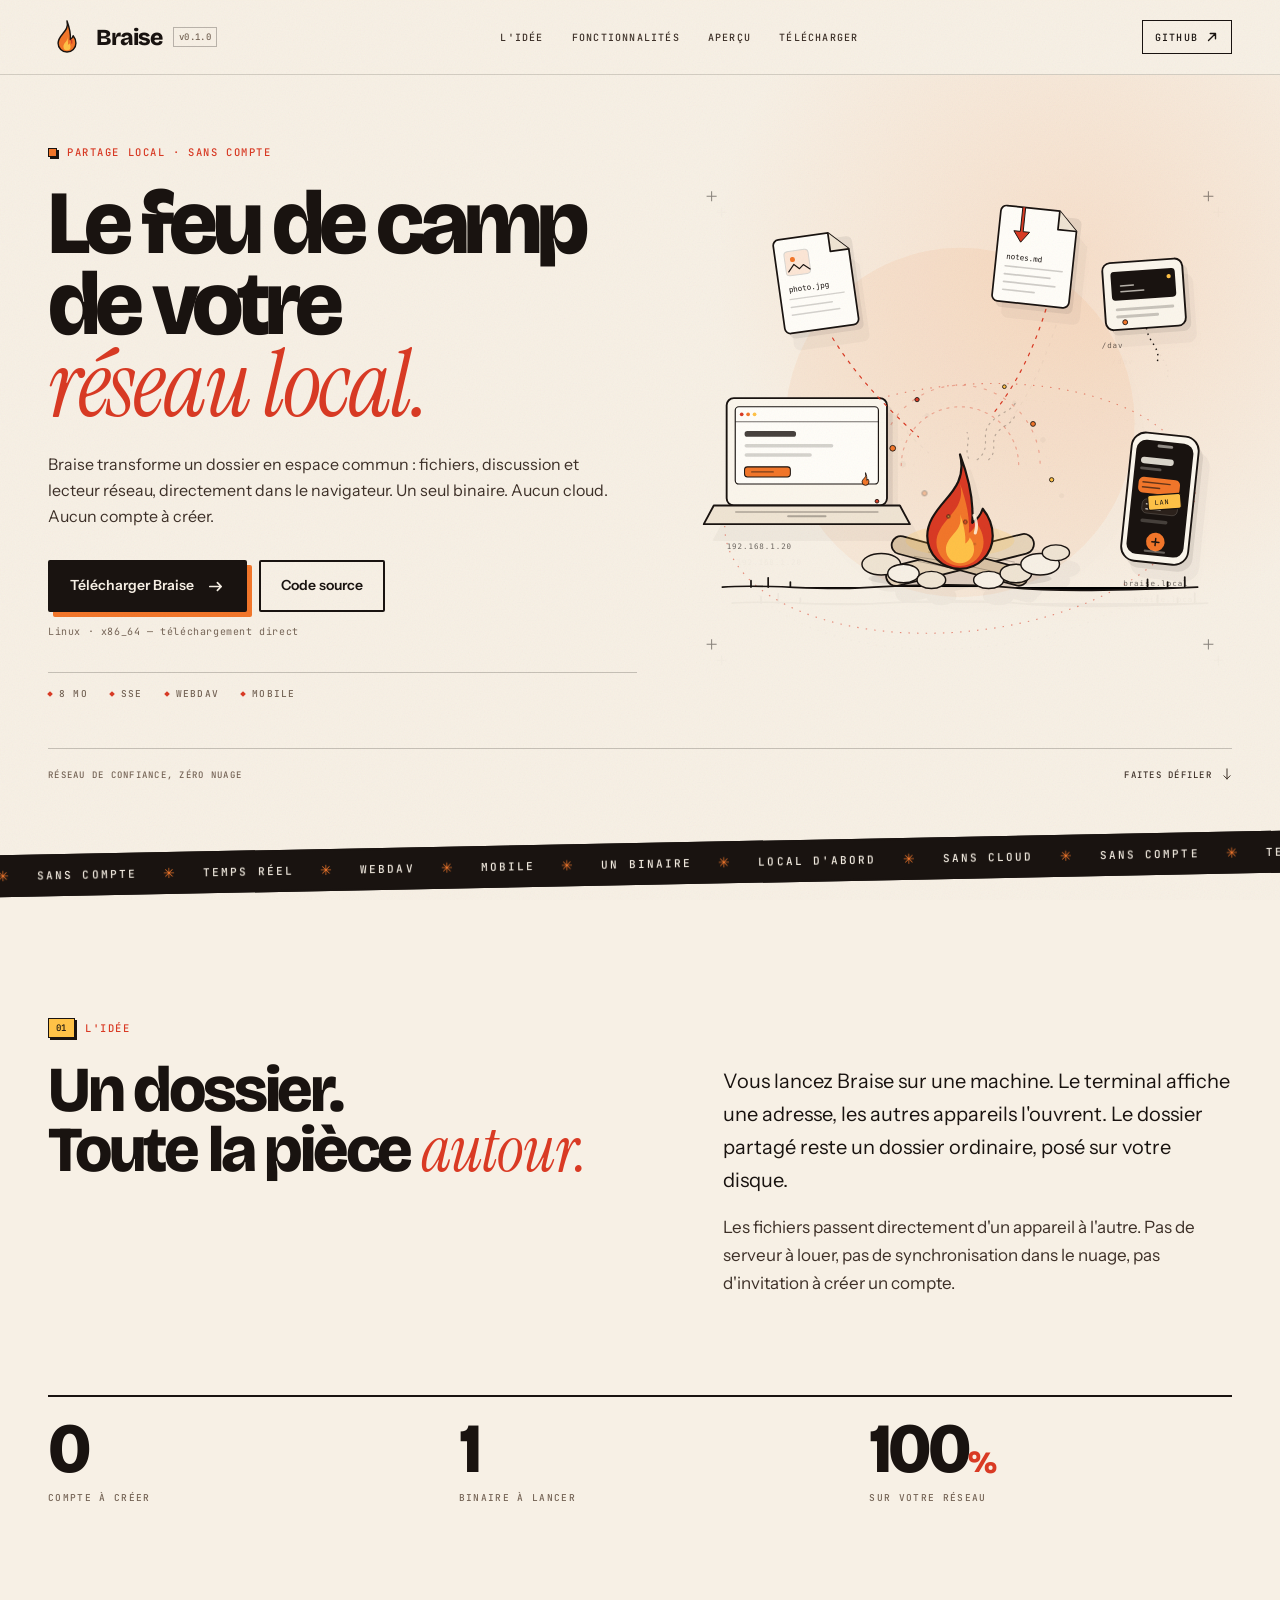
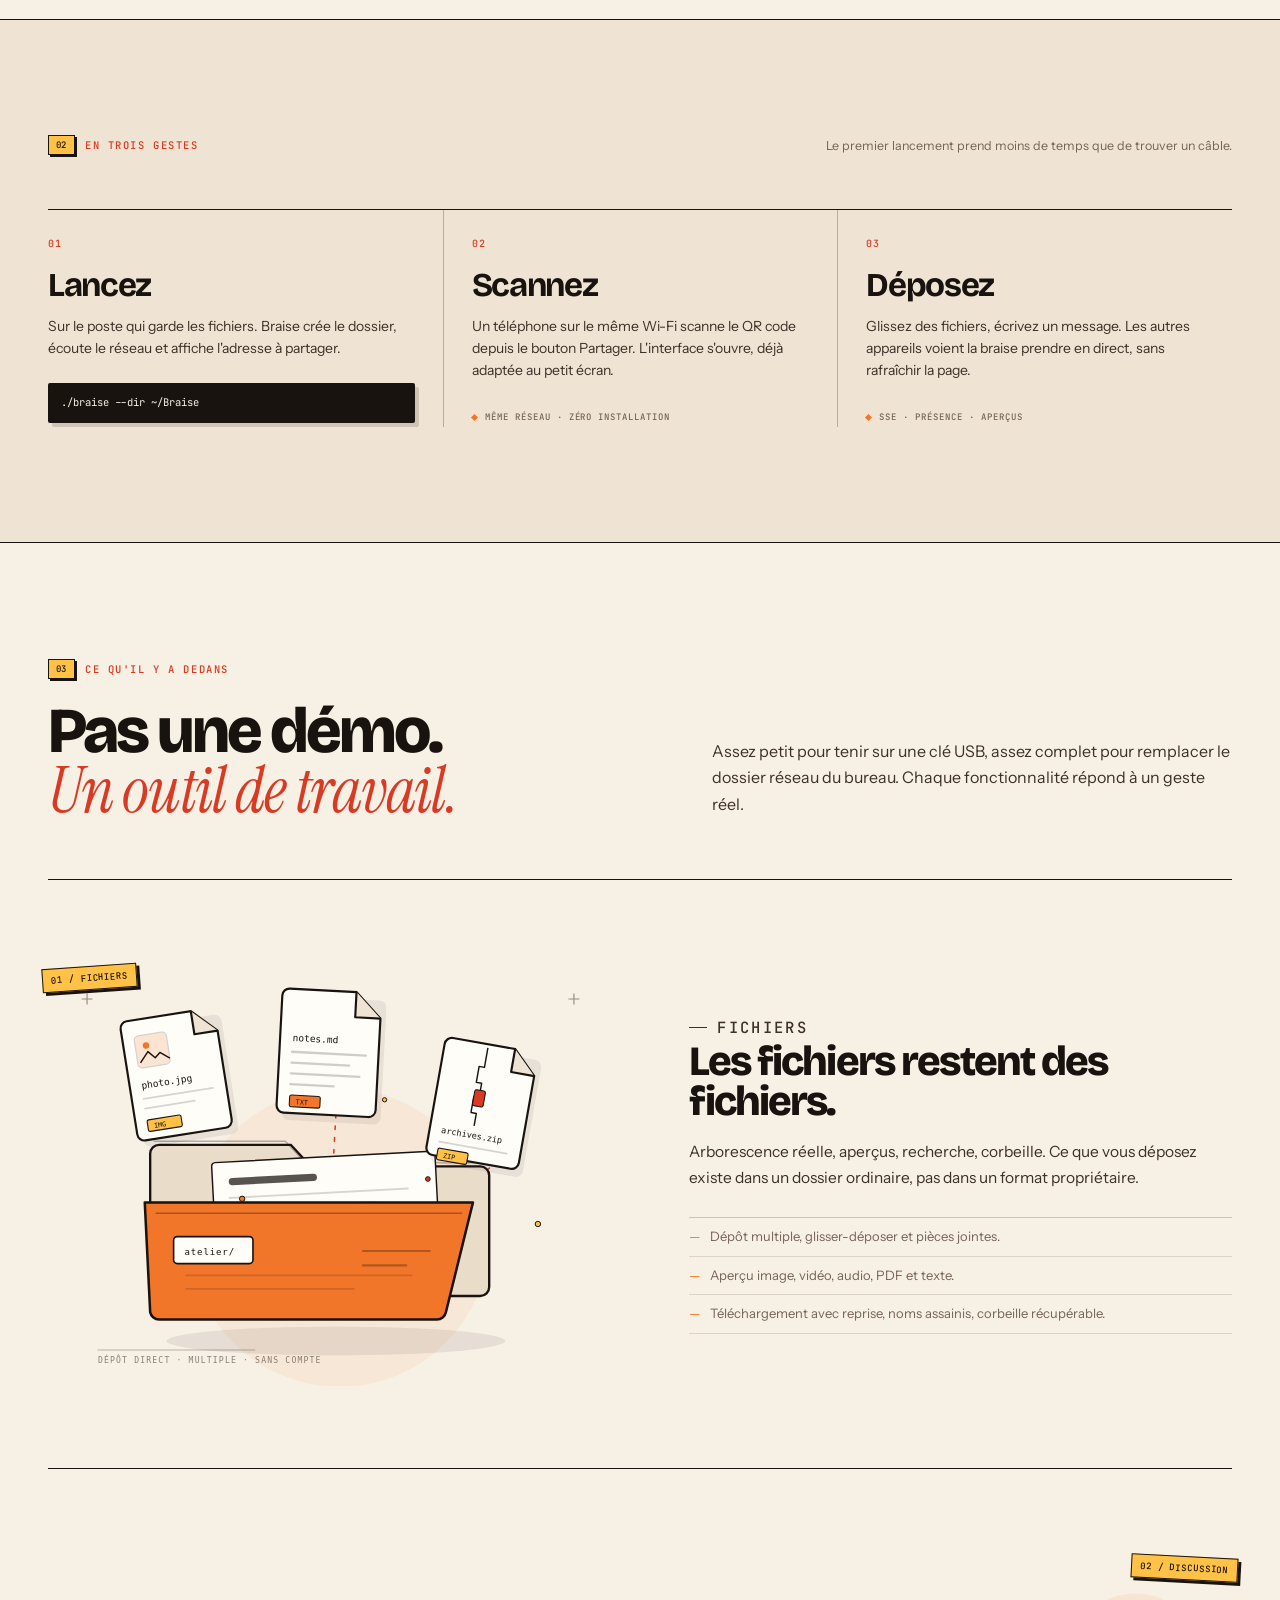
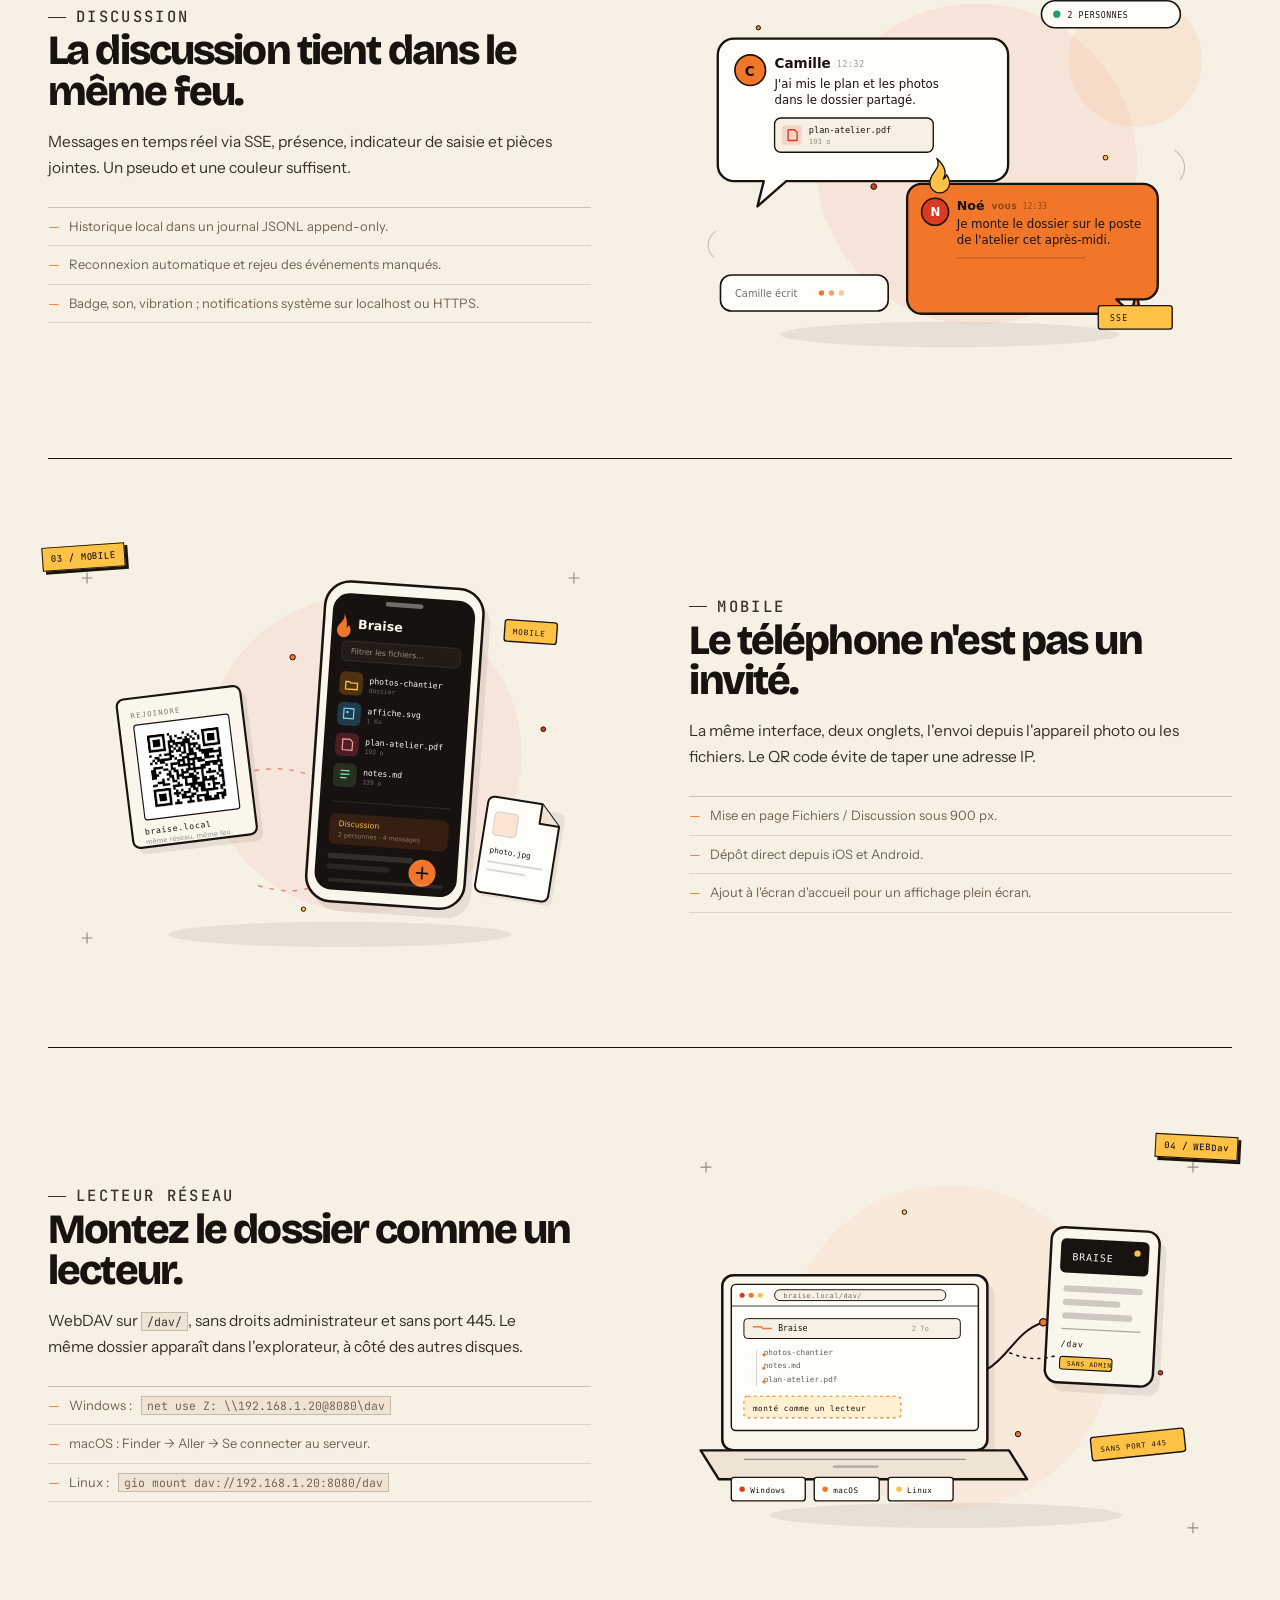
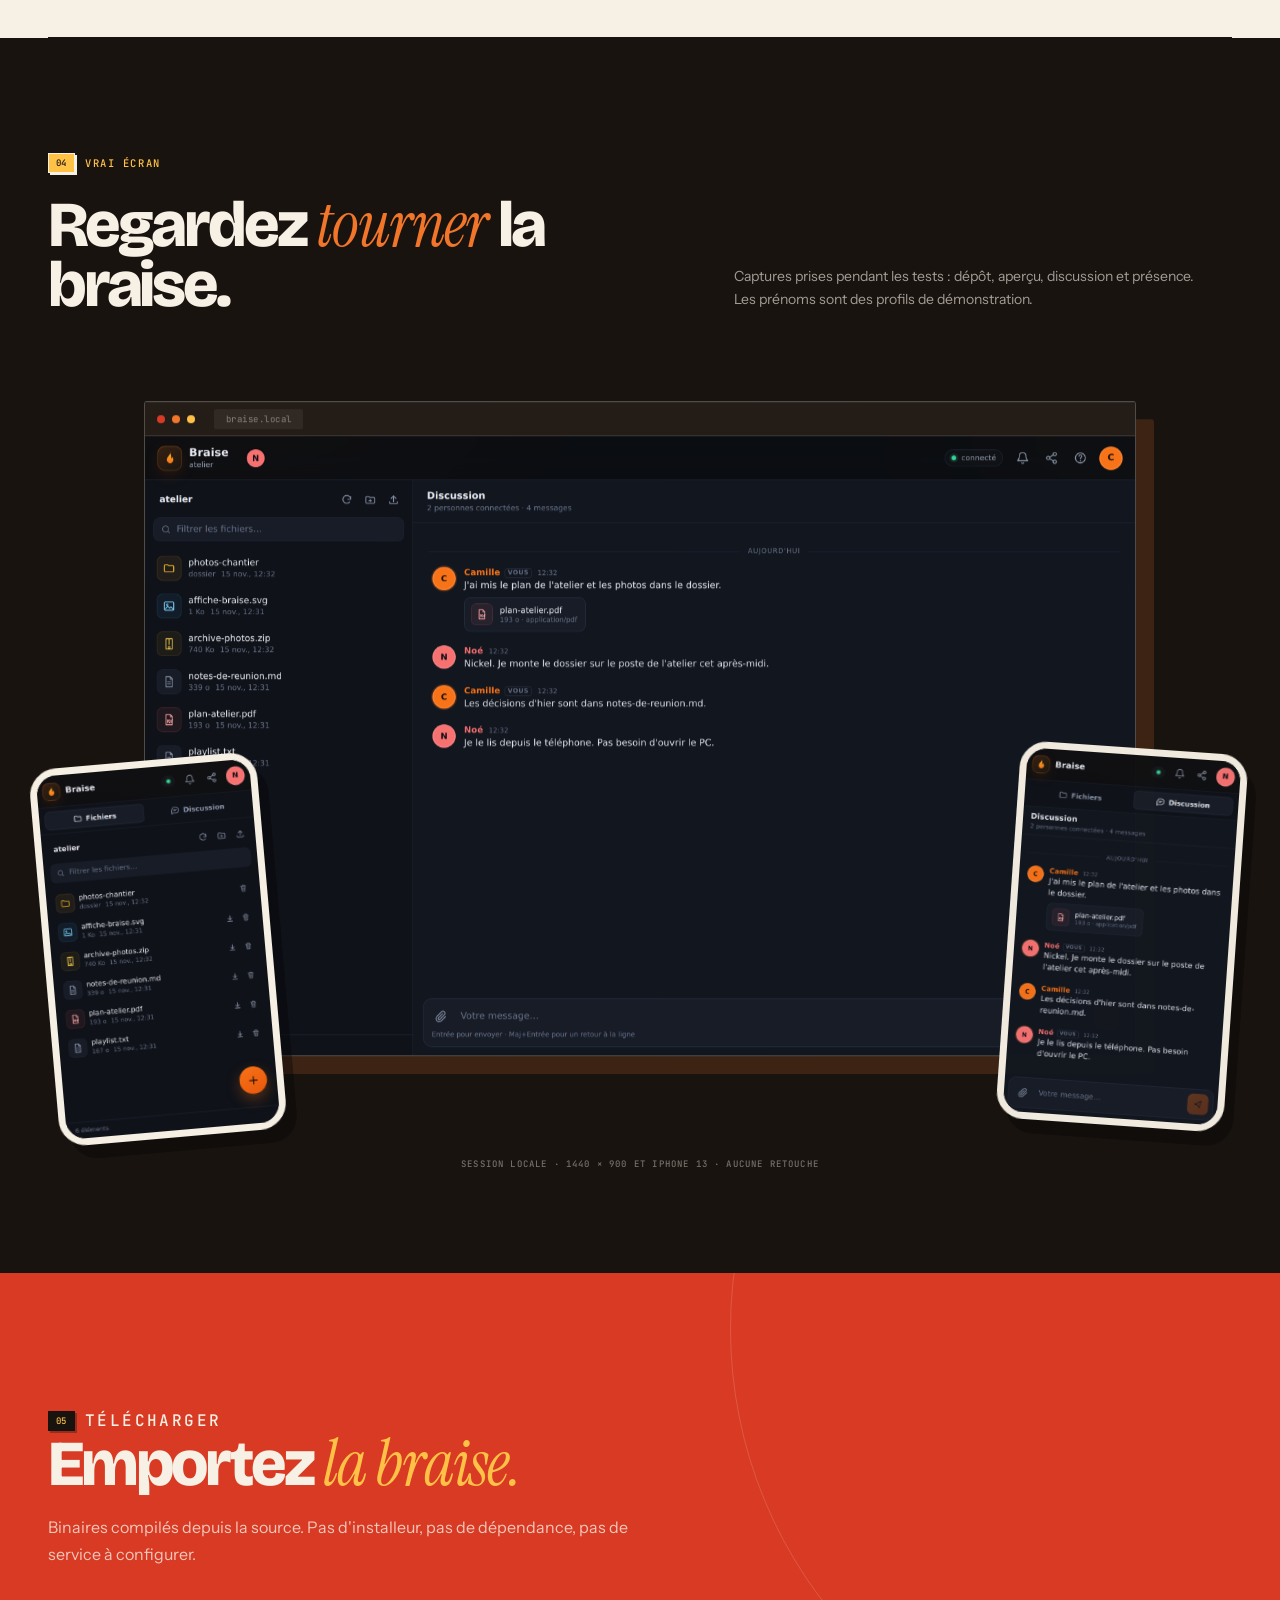
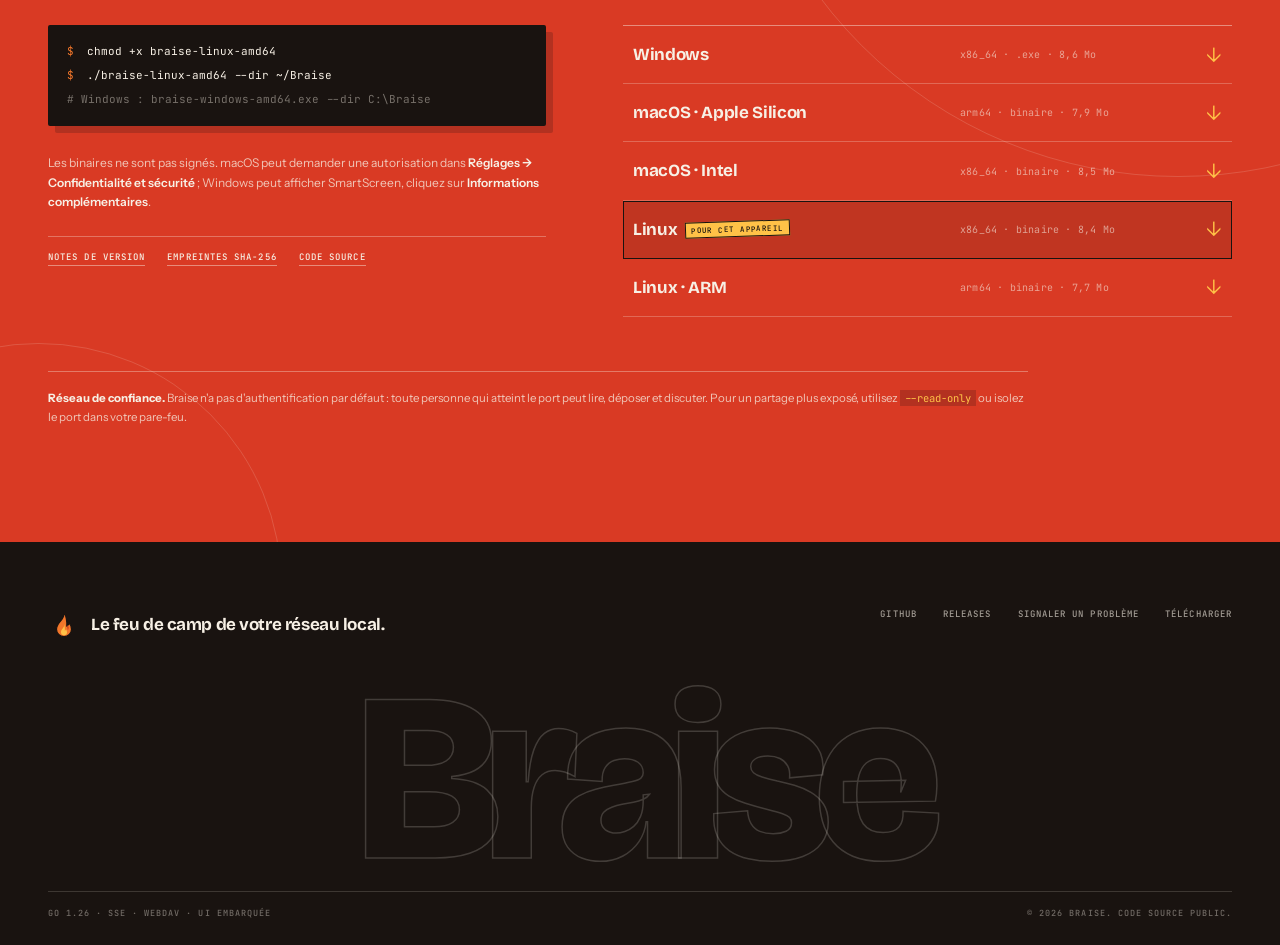
==== docs/index.html @ 9fc41fac "Braise 0.1.0 : partage local, chat SSE et WebDAV dans un binaire Go - serveur Go avec UI embarquée, " ====
<!doctype html>
<html lang="fr">
<head>
  <meta charset="utf-8">
  <meta name="viewport" content="width=device-width, initial-scale=1">
  <title>Braise — le feu de camp de votre réseau local</title>
  <meta name="description" content="Partage de fichiers, discussion et lecteur WebDAV sur votre réseau local. Un binaire Go, sans compte ni cloud, accessible depuis le navigateur et le téléphone.">
  <link rel="canonical" href="https://foudroyant.github.io/braise/">
  <meta name="theme-color" content="#f7f0e5">
  <link rel="icon" href="assets/mark.svg" type="image/svg+xml">

  <meta property="og:type" content="website">
  <meta property="og:title" content="Braise — le feu de camp de votre réseau local">
  <meta property="og:description" content="Fichiers, discussion et lecteur réseau, dans le navigateur. Un binaire. Pas de compte. Pas de cloud.">
  <meta property="og:url" content="https://foudroyant.github.io/braise/">
  <meta property="og:image" content="https://foudroyant.github.io/braise/assets/og.png">
  <meta property="og:image:width" content="1200">
  <meta property="og:image:height" content="630">
  <meta property="og:locale" content="fr_FR">
  <meta name="twitter:card" content="summary_large_image">

  <link rel="preconnect" href="https://fonts.googleapis.com">
  <link rel="preconnect" href="https://fonts.gstatic.com" crossorigin>
  <link href="https://fonts.googleapis.com/css2?family=Bricolage+Grotesque:opsz,wght@12..96,400..800&amp;family=Instrument+Sans:ital,wght@0,400;0,500;0,600;1,400&amp;family=Instrument+Serif:ital@1&amp;family=JetBrains+Mono:wght@400;500&amp;display=swap" rel="stylesheet">
  <link rel="stylesheet" href="styles.css">

  <script type="application/ld+json">
  {
    "@context": "https://schema.org",
    "@type": "SoftwareApplication",
    "name": "Braise",
    "description": "Partage de fichiers, discussion et lecteur WebDAV sur un réseau local.",
    "url": "https://foudroyant.github.io/braise/",
    "applicationCategory": "UtilitiesApplication",
    "operatingSystem": "Windows, macOS, Linux",
    "offers": { "@type": "Offer", "price": "0" }
  }
  </script>
</head>
<body>
  <a class="skip-link" href="#contenu">Aller au contenu</a>

  <header class="topbar" id="top">
    <div class="wrap topbar-inner">
      <a class="brand" href="#top" aria-label="Braise, revenir en haut">
        <img src="assets/mark.svg" alt="" width="40" height="40">
        <span class="brand-name">Braise</span>
        <span class="brand-version">v0.1.0</span>
      </a>

      <nav class="nav" aria-label="Sections">
        <a href="#idee">L'idée</a>
        <a href="#fonctionnalites">Fonctionnalités</a>
        <a href="#apercu">Aperçu</a>
        <a href="#telecharger">Télécharger</a>
      </nav>

      <a class="topbar-github" href="https://github.com/foudroyant/braise" rel="noopener">
        GitHub
        <svg viewBox="0 0 16 16" aria-hidden="true"><path d="M4 12 12 4M6 4h6v6" fill="none" stroke="currentColor" stroke-width="1.6" stroke-linecap="round" stroke-linejoin="round"/></svg>
      </a>
    </div>
  </header>

  <main id="contenu">
    <section class="hero" aria-labelledby="hero-title">
      <div class="wrap hero-grid">
        <div class="hero-copy">
          <p class="eyebrow"><span class="eyebrow-mark" aria-hidden="true"></span>Partage local · sans compte</p>
          <h1 id="hero-title">
            <span class="line"><span>Le feu de camp</span></span>
            <span class="line"><span>de votre</span></span>
            <span class="line"><span><em>réseau local.</em></span></span>
          </h1>
          <p class="lede">Braise transforme un dossier en espace commun : fichiers, discussion et lecteur réseau, directement dans le navigateur. Un seul binaire. Aucun cloud. Aucun compte à créer.</p>

          <div class="cta">
            <a class="btn btn-primary" id="hero-download" href="#telecharger">
              Télécharger Braise
              <svg viewBox="0 0 20 20" aria-hidden="true"><path d="M4 10h12m0 0-4-4m4 4-4 4" fill="none" stroke="currentColor" stroke-width="1.8" stroke-linecap="round" stroke-linejoin="round"/></svg>
            </a>
            <a class="btn btn-ghost" href="https://github.com/foudroyant/braise" rel="noopener">Code source</a>
          </div>
          <p class="cta-note" id="hero-os">Windows · macOS · Linux — sans installeur</p>

          <ul class="specs" aria-label="Points clés">
            <li>8 Mo</li>
            <li>SSE</li>
            <li>WebDAV</li>
            <li>Mobile</li>
          </ul>
        </div>

        <div class="hero-art">
          <img src="assets/hero.svg" alt="Un feu de camp relie un ordinateur, un téléphone et un disque sur un réseau local." width="760" height="700">
          <span class="ember ember-1" aria-hidden="true"></span>
          <span class="ember ember-2" aria-hidden="true"></span>
          <span class="ember ember-3" aria-hidden="true"></span>
          <span class="ember ember-4" aria-hidden="true"></span>
          <span class="ember ember-5" aria-hidden="true"></span>
          <span class="ember ember-6" aria-hidden="true"></span>
        </div>
      </div>

      <div class="wrap hero-foot">
        <span>Réseau de confiance, zéro nuage</span>
        <a href="#idee" class="scroll-cue" aria-label="Descendre vers l'idée">
          Faites défiler
          <svg viewBox="0 0 16 22" aria-hidden="true"><path d="M8 2v16m0 0 5-5m-5 5-5-5" fill="none" stroke="currentColor" stroke-width="1.6" stroke-linecap="round" stroke-linejoin="round"/></svg>
        </a>
      </div>
    </section>

    <div class="marquee-wrap" aria-hidden="true">
      <div class="marquee">
        <div class="marquee-track">
          <div class="marquee-group">
            <span>Sans cloud</span><span class="sep">✳</span>
            <span>Sans compte</span><span class="sep">✳</span>
            <span>Temps réel</span><span class="sep">✳</span>
            <span>WebDAV</span><span class="sep">✳</span>
            <span>Mobile</span><span class="sep">✳</span>
            <span>Un binaire</span><span class="sep">✳</span>
            <span>Local d'abord</span><span class="sep">✳</span>
          </div>
          <div class="marquee-group">
            <span>Sans cloud</span><span class="sep">✳</span>
            <span>Sans compte</span><span class="sep">✳</span>
            <span>Temps réel</span><span class="sep">✳</span>
            <span>WebDAV</span><span class="sep">✳</span>
            <span>Mobile</span><span class="sep">✳</span>
            <span>Un binaire</span><span class="sep">✳</span>
            <span>Local d'abord</span><span class="sep">✳</span>
          </div>
        </div>
      </div>
    </div>

    <section class="section intro" id="idee">
      <div class="wrap">
        <p class="section-label"><span>01</span> L'idée</p>
        <div class="intro-grid">
          <h2 class="reveal">Un dossier.<br>Toute la pièce <em>autour.</em></h2>
          <div class="intro-prose reveal">
            <p>Vous lancez Braise sur une machine. Le terminal affiche une adresse, les autres appareils l'ouvrent. Le dossier partagé reste un dossier ordinaire, posé sur votre disque.</p>
            <p>Les fichiers passent directement d'un appareil à l'autre. Pas de serveur à louer, pas de synchronisation dans le nuage, pas d'invitation à créer un compte.</p>
          </div>
        </div>

        <div class="stats reveal" aria-label="Chiffres clés">
          <div class="stat">
            <strong>0</strong>
            <span>compte à créer</span>
          </div>
          <div class="stat">
            <strong>1</strong>
            <span>binaire à lancer</span>
          </div>
          <div class="stat">
            <strong>100<span>%</span></strong>
            <span>sur votre réseau</span>
          </div>
        </div>
      </div>
    </section>

    <section class="section steps" id="comment">
      <div class="wrap">
        <div class="steps-head">
          <p class="section-label"><span>02</span> En trois gestes</p>
          <p class="steps-note">Le premier lancement prend moins de temps que de trouver un câble.</p>
        </div>

        <ol class="step-list">
          <li class="step reveal">
            <span class="step-no">01</span>
            <h3>Lancez</h3>
            <p>Sur le poste qui garde les fichiers. Braise crée le dossier, écoute le réseau et affiche l'adresse à partager.</p>
            <code class="cmd">./braise --dir ~/Braise</code>
          </li>
          <li class="step reveal">
            <span class="step-no">02</span>
            <h3>Scannez</h3>
            <p>Un téléphone sur le même Wi-Fi scanne le QR code depuis le bouton Partager. L'interface s'ouvre, déjà adaptée au petit écran.</p>
            <span class="step-tag">même réseau · zéro installation</span>
          </li>
          <li class="step reveal">
            <span class="step-no">03</span>
            <h3>Déposez</h3>
            <p>Glissez des fichiers, écrivez un message. Les autres appareils voient la braise prendre en direct, sans rafraîchir la page.</p>
            <span class="step-tag">SSE · présence · aperçus</span>
          </li>
        </ol>
      </div>
    </section>

    <section class="section features" id="fonctionnalites">
      <div class="wrap">
        <header class="features-head">
          <p class="section-label"><span>03</span> Ce qu'il y a dedans</p>
          <div class="features-title">
            <h2 class="reveal">Pas une démo.<br><em>Un outil de travail.</em></h2>
            <p class="features-lede reveal">Assez petit pour tenir sur une clé USB, assez complet pour remplacer le dossier réseau du bureau. Chaque fonctionnalité répond à un geste réel.</p>
          </div>
        </header>

        <article class="feature reveal">
          <div class="feature-art">
            <img src="assets/files.svg" alt="Des fichiers tombent dans un dossier ouvert." width="600" height="460">
            <span class="art-tag">01 / FICHIERS</span>
          </div>
          <div class="feature-copy">
            <p class="feature-kicker">Fichiers</p>
            <h3>Les fichiers restent des fichiers.</h3>
            <p>Arborescence réelle, aperçus, recherche, corbeille. Ce que vous déposez existe dans un dossier ordinaire, pas dans un format propriétaire.</p>
            <ul class="details">
              <li>Dépôt multiple, glisser-déposer et pièces jointes.</li>
              <li>Aperçu image, vidéo, audio, PDF et texte.</li>
              <li>Téléchargement avec reprise, noms assainis, corbeille récupérable.</li>
            </ul>
          </div>
        </article>

        <article class="feature feature-reverse reveal">
          <div class="feature-art">
            <img src="assets/chat.svg" alt="Deux bulles de discussion reliées par une flamme." width="600" height="460">
            <span class="art-tag art-tag-right">02 / DISCUSSION</span>
          </div>
          <div class="feature-copy">
            <p class="feature-kicker">Discussion</p>
            <h3>La discussion tient dans le même feu.</h3>
            <p>Messages en temps réel via SSE, présence, indicateur de saisie et pièces jointes. Un pseudo et une couleur suffisent.</p>
            <ul class="details">
              <li>Historique local dans un journal JSONL append-only.</li>
              <li>Reconnexion automatique et rejeu des événements manqués.</li>
              <li>Badge, son, vibration ; notifications système sur localhost ou HTTPS.</li>
            </ul>
          </div>
        </article>

        <article class="feature reveal">
          <div class="feature-art">
            <img src="assets/mobile.svg" alt="Un téléphone affiche Braise et un QR code pour le rejoindre." width="600" height="460">
            <span class="art-tag">03 / MOBILE</span>
          </div>
          <div class="feature-copy">
            <p class="feature-kicker">Mobile</p>
            <h3>Le téléphone n'est pas un invité.</h3>
            <p>La même interface, deux onglets, l'envoi depuis l'appareil photo ou les fichiers. Le QR code évite de taper une adresse IP.</p>
            <ul class="details">
              <li>Mise en page Fichiers / Discussion sous 900 px.</li>
              <li>Dépôt direct depuis iOS et Android.</li>
              <li>Ajout à l'écran d'accueil pour un affichage plein écran.</li>
            </ul>
          </div>
        </article>

        <article class="feature feature-reverse reveal">
          <div class="feature-art">
            <img src="assets/mount.svg" alt="Un ordinateur et un disque reliés, avec les étiquettes Windows, macOS et Linux." width="600" height="460">
            <span class="art-tag art-tag-right">04 / WEBDav</span>
          </div>
          <div class="feature-copy">
            <p class="feature-kicker">Lecteur réseau</p>
            <h3>Montez le dossier comme un lecteur.</h3>
            <p>WebDAV sur <code>/dav/</code>, sans droits administrateur et sans port 445. Le même dossier apparaît dans l'explorateur, à côté des autres disques.</p>
            <ul class="details">
              <li>Windows : <code>net use Z: \\192.168.1.20@8080\dav</code></li>
              <li>macOS : Finder → Aller → Se connecter au serveur.</li>
              <li>Linux : <code>gio mount dav://192.168.1.20:8080/dav</code></li>
            </ul>
          </div>
        </article>
      </div>
    </section>

    <section class="section screens" id="apercu">
      <div class="wrap">
        <p class="section-label section-label-light"><span>04</span> Vrai écran</p>
        <div class="screens-head">
          <h2 class="reveal">Regardez <em>tourner</em> la braise.</h2>
          <p class="reveal">Captures prises pendant les tests : dépôt, aperçu, discussion et présence. Les prénoms sont des profils de démonstration.</p>
        </div>
      </div>

      <div class="wrap screen-stage">
        <figure class="browser-frame">
          <div class="browser-bar" aria-hidden="true">
            <span class="browser-dot dot-red"></span>
            <span class="browser-dot dot-orange"></span>
            <span class="browser-dot dot-amber"></span>
            <span class="browser-url">braise.local</span>
          </div>
          <img src="assets/screenshots/desktop.png" alt="Braise sur ordinateur : liste de fichiers à gauche, discussion à droite." width="2880" height="1800">
        </figure>
        <figure class="phone phone-a">
          <img src="assets/screenshots/mobile-files.png" alt="Braise sur téléphone, onglet Fichiers." width="1170" height="2532">
        </figure>
        <figure class="phone phone-b">
          <img src="assets/screenshots/mobile-chat.png" alt="Braise sur téléphone, onglet Discussion." width="1170" height="2532">
        </figure>
      </div>
      <p class="screen-caption">Session locale · 1440 × 900 et iPhone 13 · aucune retouche</p>
    </section>

    <section class="section download" id="telecharger">
      <div class="wrap">
        <div class="download-head">
          <p class="section-label section-label-light"><span>05</span> Télécharger</p>
          <h2>Emportez <em>la braise.</em></h2>
          <p>Binaires compilés depuis la source. Pas d'installeur, pas de dépendance, pas de service à configurer.</p>
        </div>

        <div class="download-grid">
          <div class="download-copy">
            <div class="terminal" aria-label="Commande de lancement">
              <span class="terminal-line"><span class="prompt">$</span> chmod +x braise-linux-amd64</span>
              <span class="terminal-line"><span class="prompt">$</span> ./braise-linux-amd64 --dir ~/Braise</span>
              <span class="terminal-line comment"># Windows : braise-windows-amd64.exe --dir C:\Braise</span>
            </div>

            <p class="download-note">Les binaires ne sont pas signés. macOS peut demander une autorisation dans <strong>Réglages → Confidentialité et sécurité</strong> ; Windows peut afficher SmartScreen, cliquez sur <strong>Informations complémentaires</strong>.</p>

            <div class="download-links">
              <a href="https://github.com/foudroyant/braise/releases/latest" rel="noopener">Notes de version</a>
              <a href="https://github.com/foudroyant/braise/releases/latest/download/checksums.txt" rel="noopener">Empreintes SHA-256</a>
              <a href="https://github.com/foudroyant/braise" rel="noopener">Code source</a>
            </div>
          </div>

          <div class="os-list" aria-label="Téléchargements par système">
            <a class="os-row" data-key="windows-amd64" href="https://github.com/foudroyant/braise/releases/latest/download/braise-windows-amd64.exe" rel="noopener">
              <span class="os-name">Windows<span class="rec-tag">pour cet appareil</span></span>
              <span class="os-meta">x86_64 · .exe · 8,6 Mo</span>
              <span class="os-arrow" aria-hidden="true">↓</span>
            </a>
            <a class="os-row" data-key="darwin-arm64" data-group="mac" href="https://github.com/foudroyant/braise/releases/latest/download/braise-darwin-arm64" rel="noopener">
              <span class="os-name">macOS · Apple Silicon<span class="rec-tag">pour cet appareil</span></span>
              <span class="os-meta">arm64 · binaire · 7,9 Mo</span>
              <span class="os-arrow" aria-hidden="true">↓</span>
            </a>
            <a class="os-row" data-key="darwin-amd64" data-group="mac" href="https://github.com/foudroyant/braise/releases/latest/download/braise-darwin-amd64" rel="noopener">
              <span class="os-name">macOS · Intel<span class="rec-tag">pour cet appareil</span></span>
              <span class="os-meta">x86_64 · binaire · 8,5 Mo</span>
              <span class="os-arrow" aria-hidden="true">↓</span>
            </a>
            <a class="os-row" data-key="linux-amd64" href="https://github.com/foudroyant/braise/releases/latest/download/braise-linux-amd64" rel="noopener">
              <span class="os-name">Linux<span class="rec-tag">pour cet appareil</span></span>
              <span class="os-meta">x86_64 · binaire · 8,4 Mo</span>
              <span class="os-arrow" aria-hidden="true">↓</span>
            </a>
            <a class="os-row" data-key="linux-arm64" href="https://github.com/foudroyant/braise/releases/latest/download/braise-linux-arm64" rel="noopener">
              <span class="os-name">Linux · ARM<span class="rec-tag">pour cet appareil</span></span>
              <span class="os-meta">arm64 · binaire · 7,7 Mo</span>
              <span class="os-arrow" aria-hidden="true">↓</span>
            </a>
          </div>
        </div>

        <p class="security-note"><strong>Réseau de confiance.</strong> Braise n'a pas d'authentification par défaut : toute personne qui atteint le port peut lire, déposer et discuter. Pour un partage plus exposé, utilisez <code>--read-only</code> ou isolez le port dans votre pare-feu.</p>
      </div>
    </section>
  </main>

  <footer class="footer">
    <div class="wrap">
      <div class="footer-top">
        <div class="footer-brand">
          <img src="assets/mark.svg" alt="" width="34" height="34">
          <p>Le feu de camp de votre réseau local.</p>
        </div>
        <nav class="footer-nav" aria-label="Liens">
          <a href="https://github.com/foudroyant/braise" rel="noopener">GitHub</a>
          <a href="https://github.com/foudroyant/braise/releases" rel="noopener">Releases</a>
          <a href="https://github.com/foudroyant/braise/issues" rel="noopener">Signaler un problème</a>
          <a href="#telecharger">Télécharger</a>
        </nav>
      </div>

      <div class="footer-word" aria-hidden="true">Braise</div>

      <div class="footer-bottom">
        <span>Go 1.26 · SSE · WebDAV · UI embarquée</span>
        <span>© <span id="year">2026</span> Braise. Code source public.</span>
      </div>
    </div>
  </footer>

  <script src="assets/vendor/gsap.min.js"></script>
  <script src="assets/vendor/ScrollTrigger.min.js"></script>
  <script src="site.js"></script>
</body>
</html>
---- docs/styles.css ----
/* Braise — page publique
   Palette : papier, encre, rouge, orange, un peu de noir. */

:root {
  --paper: #f7f0e5;
  --paper-2: #efe4d3;
  --paper-3: #e4d6c1;
  --white: #fffdf8;
  --ink: #191310;
  --ink-2: #241c16;
  --ink-soft: #3d3028;
  --muted: #756456;
  --red: #d93a24;
  --red-deep: #b52c18;
  --orange: #f2762a;
  --amber: #ffc247;
  --green: #1e9e6a;
  --display: "Bricolage Grotesque", "Arial Black", sans-serif;
  --body: "Instrument Sans", "Helvetica Neue", Arial, sans-serif;
  --serif: "Instrument Serif", Georgia, serif;
  --mono: "JetBrains Mono", ui-monospace, SFMono-Regular, Menlo, monospace;
  --max: 1220px;
  --gutter: clamp(20px, 4vw, 48px);
}

*,
*::before,
*::after { box-sizing: border-box; }

html {
  scroll-behavior: smooth;
  -webkit-text-size-adjust: 100%;
}

body {
  margin: 0;
  background: var(--paper);
  color: var(--ink);
  font-family: var(--body);
  font-size: 17px;
  line-height: 1.6;
  -webkit-font-smoothing: antialiased;
  overflow-x: hidden;
}

body::after {
  content: "";
  position: fixed;
  inset: 0;
  z-index: 9999;
  pointer-events: none;
  opacity: .055;
  mix-blend-mode: multiply;
  background-image: url("data:image/svg+xml,%3Csvg xmlns='http://www.w3.org/2000/svg' width='180' height='180'%3E%3Cfilter id='n'%3E%3CfeTurbulence type='fractalNoise' baseFrequency='.72' numOctaves='3' stitchTiles='stitch'/%3E%3C/filter%3E%3Crect width='100%25' height='100%25' filter='url(%23n)'/%3E%3C/svg%3E");
}

::selection { background: var(--red); color: var(--paper); }

img { max-width: 100%; }
a { color: inherit; }
button, input { font: inherit; }

:focus-visible {
  outline: 2px solid var(--red);
  outline-offset: 4px;
}

.skip-link {
  position: fixed;
  top: 10px;
  left: 10px;
  z-index: 10000;
  padding: 10px 14px;
  background: var(--ink);
  color: var(--paper);
  font: 500 12px var(--mono);
  transform: translateY(-160%);
  transition: transform .2s;
}
.skip-link:focus { transform: translateY(0); }

.wrap {
  width: min(var(--max), calc(100% - var(--gutter) * 2));
  margin-inline: auto;
}

/* ---------- topbar ---------- */

.topbar {
  position: sticky;
  top: 0;
  z-index: 100;
  background: rgba(247, 240, 229, .86);
  border-bottom: 1px solid rgba(25, 19, 16, .16);
  backdrop-filter: blur(12px);
  transition: background .25s, box-shadow .25s;
}

.topbar.is-scrolled {
  background: rgba(247, 240, 229, .96);
  box-shadow: 0 1px 0 rgba(25, 19, 16, .1), 0 12px 34px rgba(25, 19, 16, .06);
}

.topbar-inner {
  height: 74px;
  display: flex;
  align-items: center;
  gap: 26px;
}

.brand {
  display: inline-flex;
  align-items: center;
  gap: 10px;
  text-decoration: none;
  flex: 0 0 auto;
}
.brand img { width: 38px; height: 38px; display: block; }
.brand-name {
  font-family: var(--display);
  font-size: 23px;
  font-weight: 800;
  letter-spacing: -.045em;
  line-height: 1;
}
.brand-version {
  font: 500 9px var(--mono);
  letter-spacing: .04em;
  color: var(--muted);
  border: 1px solid rgba(25, 19, 16, .28);
  padding: 3px 5px;
  margin-left: 1px;
}

.nav {
  display: flex;
  align-items: center;
  gap: clamp(16px, 2.2vw, 30px);
  margin-inline: auto;
}
.nav a {
  font: 500 10px var(--mono);
  text-transform: uppercase;
  letter-spacing: .12em;
  text-decoration: none;
  color: var(--ink-soft);
  padding: 4px 0;
  background: linear-gradient(currentColor, currentColor) 0 100% / 0 1px no-repeat;
  transition: background-size .25s, color .2s;
}
.nav a:hover { color: var(--red); background-size: 100% 1px; }

.topbar-github {
  display: inline-flex;
  align-items: center;
  gap: 7px;
  font: 500 10px var(--mono);
  text-transform: uppercase;
  letter-spacing: .12em;
  text-decoration: none;
  border: 1.5px solid var(--ink);
  padding: 9px 12px;
  flex: 0 0 auto;
  transition: background .18s, color .18s, transform .18s, box-shadow .18s;
}
.topbar-github svg { width: 14px; height: 14px; }
.topbar-github:hover {
  background: var(--ink);
  color: var(--paper);
  transform: translate(-2px, -2px);
  box-shadow: 3px 3px 0 var(--orange);
}

/* ---------- hero ---------- */

.hero {
  position: relative;
  padding: clamp(40px, 5.5vw, 78px) 0 26px;
  isolation: isolate;
  overflow: clip;
}

.hero::before {
  content: "";
  position: absolute;
  z-index: -1;
  top: -26%;
  right: -14%;
  width: min(60vw, 760px);
  aspect-ratio: 1;
  border-radius: 50%;
  background: radial-gradient(circle, rgba(242, 118, 42, .14), rgba(242, 118, 42, 0) 68%);
  pointer-events: none;
}

.hero-grid {
  display: grid;
  grid-template-columns: minmax(0, 1.04fr) minmax(0, .96fr);
  align-items: center;
  gap: clamp(24px, 4vw, 58px);
}

.eyebrow,
.section-label,
.feature-kicker {
  display: flex;
  align-items: center;
  gap: 10px;
  margin: 0;
  font: 500 10.5px var(--mono);
  text-transform: uppercase;
  letter-spacing: .15em;
  color: var(--red);
}

.eyebrow-mark {
  width: 9px;
  height: 9px;
  background: var(--orange);
  border: 1px solid var(--ink);
  box-shadow: 2px 2px 0 var(--ink);
  flex: 0 0 auto;
}

.hero h1 {
  margin: 24px 0 26px;
  font-family: var(--display);
  font-size: clamp(3.3rem, 7.05vw, 6.35rem);
  font-weight: 800;
  line-height: .89;
  letter-spacing: -.055em;
  text-wrap: balance;
}

.hero h1 .line {
  display: block;
  overflow: hidden;
  padding-bottom: .12em;
  margin-bottom: -.12em;
}
.hero h1 .line > span { display: block; }
.hero h1 em {
  font-family: var(--serif);
  font-weight: 400;
  font-style: italic;
  color: var(--red);
  letter-spacing: -.025em;
  font-size: 1.015em;
}

.lede {
  max-width: 35em;
  margin: 0;
  font-size: clamp(1rem, 1.15vw, 1.12rem);
  line-height: 1.62;
  color: var(--ink-soft);
}

.cta {
  display: flex;
  align-items: center;
  gap: 12px;
  margin-top: 30px;
  flex-wrap: wrap;
}

.btn {
  display: inline-flex;
  align-items: center;
  justify-content: center;
  gap: 12px;
  min-height: 52px;
  padding: 13px 20px;
  border: 2px solid var(--ink);
  border-radius: 2px;
  font-size: 14px;
  font-weight: 600;
  line-height: 1.1;
  text-decoration: none;
  transition: transform .18s, box-shadow .18s, background .18s, color .18s;
}
.btn svg { width: 19px; height: 19px; flex: 0 0 auto; }

.btn-primary {
  background: var(--ink);
  color: var(--paper);
  box-shadow: 5px 5px 0 var(--orange);
}
.btn-primary:hover {
  transform: translate(-2px, -2px);
  box-shadow: 8px 8px 0 var(--orange);
}

.btn-ghost { background: transparent; color: var(--ink); }
.btn-ghost:hover { background: var(--ink); color: var(--paper); }

.cta-note {
  margin: 13px 0 0;
  font: 400 10px var(--mono);
  letter-spacing: .06em;
  color: var(--muted);
}

.specs {
  display: flex;
  align-items: center;
  flex-wrap: wrap;
  gap: 8px 22px;
  margin: 34px 0 0;
  padding: 14px 0 0;
  border-top: 1px solid rgba(25, 19, 16, .22);
  list-style: none;
  font: 500 9.5px var(--mono);
  text-transform: uppercase;
  letter-spacing: .13em;
  color: var(--muted);
}
.specs li { display: inline-flex; align-items: center; gap: 7px; }
.specs li::before {
  content: "";
  width: 4px;
  height: 4px;
  background: var(--red);
  transform: rotate(45deg);
}

.hero-art {
  position: relative;
  width: 100%;
  max-width: 660px;
  justify-self: end;
  padding: 4% 0;
}
.hero-art > img {
  display: block;
  width: 100%;
  height: auto;
  filter: drop-shadow(10px 16px 0 rgba(25, 19, 16, .035));
}

.ember {
  position: absolute;
  z-index: 2;
  bottom: 26%;
  border-radius: 50%;
  background: var(--orange);
  border: 1px solid var(--ink);
  pointer-events: none;
}
.ember-1 { width: 6px; height: 6px; left: 44%; }
.ember-2 { width: 4px; height: 4px; left: 47.5%; background: var(--amber); }
.ember-3 { width: 5px; height: 5px; left: 50%; background: var(--red); }
.ember-4 { width: 3px; height: 3px; left: 52.5%; background: var(--amber); }
.ember-5 { width: 5px; height: 5px; left: 55%; }
.ember-6 { width: 3px; height: 3px; left: 42%; background: var(--amber); }

.hero-foot {
  display: flex;
  align-items: center;
  justify-content: space-between;
  gap: 20px;
  margin-top: clamp(24px, 4vw, 48px);
  padding-top: 17px;
  border-top: 1px solid rgba(25, 19, 16, .22);
  font: 500 9px var(--mono);
  text-transform: uppercase;
  letter-spacing: .14em;
  color: var(--muted);
}
.scroll-cue {
  display: inline-flex;
  align-items: center;
  gap: 10px;
  text-decoration: none;
  color: var(--ink-soft);
}
.scroll-cue svg { width: 10px; height: 17px; }
.scroll-cue:hover { color: var(--red); }

/* ---------- marquee ---------- */

.marquee-wrap {
  overflow: hidden;
  padding: 18px 0;
  margin-top: 16px;
}
.marquee {
  width: 104%;
  margin-left: -2%;
  transform: rotate(-1.1deg);
  background: var(--ink);
  color: var(--paper);
  border-block: 2px solid var(--ink);
  overflow: hidden;
}
.marquee-track {
  display: flex;
  width: max-content;
  will-change: transform;
}
.marquee-group {
  display: flex;
  align-items: center;
  padding: 12px 0;
  font: 500 11px var(--mono);
  text-transform: uppercase;
  letter-spacing: .19em;
  white-space: nowrap;
}
.marquee-group > span:not(.sep) { padding-inline: 0; }
.marquee .sep {
  color: var(--orange);
  margin: 0 26px;
  font-size: 14px;
  line-height: 1;
}

/* ---------- section basics ---------- */

.section {
  position: relative;
  padding: clamp(72px, 9vw, 124px) 0;
}

.section-label {
  color: var(--red);
  margin-bottom: 22px;
}
.section-label span {
  display: inline-grid;
  place-items: center;
  min-width: 27px;
  height: 20px;
  padding: 0 5px;
  border: 1px solid var(--ink);
  background: var(--amber);
  color: var(--ink);
  font: 500 9px var(--mono);
  letter-spacing: .02em;
  box-shadow: 2px 2px 0 var(--ink);
  flex: 0 0 auto;
}

h2 {
  margin: 0;
  font-family: var(--display);
  font-size: clamp(2.7rem, 5vw, 4.9rem);
  font-weight: 800;
  line-height: .94;
  letter-spacing: -.05em;
}
h2 em {
  font-family: var(--serif);
  font-weight: 400;
  font-style: italic;
  color: var(--red);
  letter-spacing: -.02em;
}

/* ---------- intro ---------- */

.intro-grid {
  display: grid;
  grid-template-columns: minmax(0, 1.08fr) minmax(0, .92fr);
  gap: clamp(32px, 6vw, 90px);
  align-items: start;
}
.intro-prose { max-width: 36em; padding-top: 5px; }
.intro-prose p {
  margin: 0 0 16px;
  font-size: 17px;
  line-height: 1.65;
  color: var(--ink-soft);
}
.intro-prose p:first-child { font-size: 20px; color: var(--ink); }

.stats {
  display: grid;
  grid-template-columns: repeat(3, 1fr);
  gap: clamp(18px, 4vw, 48px);
  margin-top: clamp(46px, 7vw, 82px);
  padding-top: 24px;
  border-top: 2px solid var(--ink);
}
.stat strong {
  display: block;
  font-family: var(--display);
  font-size: clamp(3rem, 5.5vw, 5rem);
  font-weight: 800;
  line-height: .82;
  letter-spacing: -.06em;
}
.stat strong span { color: var(--red); font-size: .42em; letter-spacing: -.02em; }
.stat > span {
  display: block;
  margin-top: 12px;
  font: 500 9.5px var(--mono);
  text-transform: uppercase;
  letter-spacing: .14em;
  color: var(--muted);
}

/* ---------- steps ---------- */

.steps {
  background: var(--paper-2);
  border-block: 1.5px solid var(--ink);
}

.steps-head {
  display: flex;
  align-items: flex-end;
  justify-content: space-between;
  gap: 24px;
  flex-wrap: wrap;
}
.steps-head .section-label { margin-bottom: 0; }
.steps-note {
  max-width: 34em;
  margin: 0;
  font-size: 12.5px;
  line-height: 1.55;
  color: var(--muted);
  text-align: right;
}

.step-list {
  display: grid;
  grid-template-columns: repeat(3, 1fr);
  gap: 0;
  margin: clamp(34px, 5vw, 54px) 0 0;
  padding: 0;
  list-style: none;
  border-top: 1.5px solid var(--ink);
}
.step {
  display: flex;
  flex-direction: column;
  padding: 27px 28px 4px 0;
}
.step + .step {
  border-left: 1px solid rgba(25, 19, 16, .26);
  padding-left: 28px;
}
.step-no {
  font: 500 10px var(--mono);
  letter-spacing: .1em;
  color: var(--red);
  margin-bottom: 19px;
}
.step h3 {
  margin: 0 0 12px;
  font-family: var(--display);
  font-size: clamp(1.8rem, 2.6vw, 2.35rem);
  font-weight: 700;
  line-height: 1;
  letter-spacing: -.04em;
}
.step p {
  margin: 0;
  max-width: 29em;
  font-size: 14px;
  line-height: 1.6;
  color: var(--ink-soft);
}
.cmd {
  display: block;
  margin-top: 24px;
  padding: 12px 13px;
  background: var(--ink);
  color: var(--paper);
  border-radius: 2px;
  box-shadow: 4px 4px 0 rgba(25, 19, 16, .15);
  font: 400 10.5px/1.5 var(--mono);
  overflow-x: auto;
  white-space: nowrap;
}
.step-tag {
  display: flex;
  align-items: center;
  gap: 8px;
  margin-top: auto;
  padding-top: 22px;
  font: 500 9px var(--mono);
  text-transform: uppercase;
  letter-spacing: .11em;
  color: var(--muted);
}
.step-tag::before {
  content: "";
  width: 5px;
  height: 5px;
  background: var(--orange);
  transform: rotate(45deg);
  flex: 0 0 auto;
}

/* ---------- features ---------- */

.features { padding-bottom: 0; }
.features-head { margin-bottom: clamp(34px, 5vw, 58px); }
.features-title {
  display: grid;
  grid-template-columns: minmax(0, 1.06fr) minmax(0, .94fr);
  align-items: end;
  gap: clamp(32px, 6vw, 86px);
}
.features-lede {
  margin: 0 0 4px;
  max-width: 35em;
  font-size: 16px;
  line-height: 1.65;
  color: var(--ink-soft);
}

.feature {
  display: grid;
  grid-template-columns: minmax(0, 1.02fr) minmax(0, .98fr);
  align-items: center;
  gap: clamp(30px, 6vw, 84px);
  padding: clamp(44px, 6.5vw, 82px) 0;
  border-top: 1.5px solid var(--ink);
}
.feature:last-child { border-bottom: 1.5px solid var(--ink); }
.feature-reverse { grid-template-columns: minmax(0, .98fr) minmax(0, 1.02fr); }
.feature-reverse .feature-art { order: 2; }

.feature-art {
  position: relative;
  padding: 10px 12px 0;
}
.feature-art img {
  display: block;
  width: 100%;
  height: auto;
  transition: transform .55s cubic-bezier(.2, .8, .2, 1);
}
.feature:hover .feature-art img { transform: translateY(-5px); }

.art-tag {
  position: absolute;
  top: 1%;
  left: -1%;
  padding: 5px 8px;
  background: var(--amber);
  border: 1.5px solid var(--ink);
  box-shadow: 3px 3px 0 var(--ink);
  font: 500 9px var(--mono);
  letter-spacing: .1em;
  transform: rotate(-4deg);
  white-space: nowrap;
}
.art-tag-right { left: auto; right: -1%; transform: rotate(3deg); }

.feature-kicker {
  color: var(--red);
  margin-bottom: 14px;
}
.feature-kicker::before {
  content: "";
  width: 18px;
  height: 1px;
  background: currentColor;
}
.feature h3 {
  margin: 0 0 17px;
  font-family: var(--display);
  font-size: clamp(2rem, 3.25vw, 3.15rem);
  font-weight: 800;
  line-height: .98;
  letter-spacing: -.045em;
}
.feature-copy > p {
  margin: 0;
  max-width: 33em;
  font-size: 15.5px;
  line-height: 1.68;
  color: var(--ink-soft);
}
.feature-copy code {
  font: 400 11.5px var(--mono);
  background: var(--paper-2);
  border: 1px solid rgba(25, 19, 16, .2);
  padding: 1px 5px;
  white-space: nowrap;
}

.details {
  margin: 26px 0 0;
  padding: 0;
  list-style: none;
  border-top: 1px solid rgba(25, 19, 16, .2);
}
.details li {
  display: flex;
  gap: 9px;
  padding: 9px 0;
  border-bottom: 1px solid rgba(25, 19, 16, .13);
  font-size: 13px;
  line-height: 1.5;
  color: var(--muted);
}
.details li::before {
  content: "—";
  color: var(--orange);
  flex: 0 0 auto;
}

/* ---------- screens ---------- */

.screens {
  background: var(--ink);
  color: var(--paper);
  overflow: hidden;
  padding-bottom: clamp(62px, 8vw, 112px);
}
.screens .section-label-light { color: var(--amber); }
.screens .section-label-light span {
  background: var(--amber);
  border-color: var(--paper);
  box-shadow: 2px 2px 0 var(--paper);
  color: var(--ink);
}
.screens-head {
  display: grid;
  grid-template-columns: minmax(0, 1.1fr) minmax(0, .9fr);
  align-items: end;
  gap: clamp(30px, 6vw, 80px);
}
.screens h2 { color: var(--paper); }
.screens h2 em { color: var(--orange); }
.screens-head > p {
  margin: 0 0 4px;
  max-width: 34em;
  font-size: 14px;
  line-height: 1.65;
  color: rgba(247, 240, 229, .62);
}

.screen-stage {
  position: relative;
  margin-top: clamp(48px, 7vw, 86px);
  padding: 0 7.5% 82px;
}
.browser-frame {
  position: relative;
  z-index: 1;
  margin: 0;
  background: #0e0b09;
  border: 1.5px solid rgba(247, 240, 229, .28);
  border-radius: 3px;
  overflow: hidden;
  box-shadow: 18px 18px 0 rgba(242, 118, 42, .16);
}
.browser-bar {
  display: flex;
  align-items: center;
  gap: 7px;
  height: 34px;
  padding: 0 12px;
  background: #231b16;
  border-bottom: 1px solid rgba(247, 240, 229, .13);
}
.browser-dot { width: 8px; height: 8px; border-radius: 50%; display: block; }
.dot-red { background: var(--red); }
.dot-orange { background: var(--orange); }
.dot-amber { background: var(--amber); }
.browser-url {
  margin-left: 12px;
  padding: 4px 12px;
  background: rgba(247, 240, 229, .06);
  color: rgba(247, 240, 229, .45);
  font: 400 9px var(--mono);
  letter-spacing: .05em;
  border-radius: 2px;
}
.browser-frame img { display: block; width: 100%; height: auto; }

.phone {
  position: absolute;
  z-index: 2;
  width: clamp(150px, 19vw, 228px);
  margin: 0;
  background: #0e0b09;
  border: 7px solid var(--paper);
  border-radius: 27px;
  overflow: hidden;
  line-height: 0;
  box-shadow: 10px 14px 0 rgba(0, 0, 0, .35);
}
.phone img { display: block; width: 100%; height: auto; }
.phone-a { left: -4px; bottom: 0; transform: rotate(-5deg); }
.phone-b { right: -4px; bottom: 14px; transform: rotate(4deg); }

.screen-caption {
  margin: 20px 0 0;
  text-align: center;
  font: 500 9px var(--mono);
  letter-spacing: .13em;
  text-transform: uppercase;
  color: rgba(247, 240, 229, .42);
}

/* ---------- download ---------- */

.download {
  background: var(--red);
  color: var(--paper);
  overflow: hidden;
  isolation: isolate;
}
.download::before,
.download::after {
  content: "";
  position: absolute;
  z-index: -1;
  border: 1px solid rgba(247, 240, 229, .16);
  border-radius: 50%;
  pointer-events: none;
}
.download::before {
  width: 70vw;
  height: 70vw;
  right: -27%;
  top: -45%;
}
.download::after {
  width: 38vw;
  height: 38vw;
  left: -16%;
  bottom: -33%;
}
.download .section-label-light { color: var(--paper); }
.download .section-label-light span {
  background: var(--ink);
  border-color: var(--ink);
  box-shadow: 2px 2px 0 rgba(25, 19, 16, .35);
  color: var(--amber);
}
.download-head { max-width: 820px; }
.download h2 { color: var(--paper); }
.download h2 em { color: var(--amber); }
.download-head > p {
  max-width: 38em;
  margin: 20px 0 0;
  font-size: 16px;
  line-height: 1.65;
  color: rgba(247, 240, 229, .78);
}

.download-grid {
  display: grid;
  grid-template-columns: minmax(0, .9fr) minmax(0, 1.1fr);
  gap: clamp(34px, 6vw, 82px);
  align-items: start;
  margin-top: clamp(38px, 5.5vw, 58px);
}

.terminal {
  display: flex;
  flex-direction: column;
  gap: 7px;
  padding: 16px 17px;
  background: var(--ink);
  color: var(--paper);
  border: 2px solid var(--ink);
  border-radius: 2px;
  box-shadow: 7px 7px 0 rgba(25, 19, 16, .2);
  font: 400 11px/1.55 var(--mono);
  overflow-x: auto;
  white-space: nowrap;
}
.terminal .prompt { color: var(--orange); margin-right: 6px; }
.terminal .comment { color: rgba(247, 240, 229, .42); }

.download-note {
  margin: 27px 0 0;
  font-size: 12px;
  line-height: 1.62;
  color: rgba(247, 240, 229, .76);
}
.download-note strong { color: var(--paper); font-weight: 600; }

.download-links {
  display: flex;
  flex-wrap: wrap;
  gap: 10px 22px;
  margin-top: 24px;
  padding-top: 14px;
  border-top: 1px solid rgba(247, 240, 229, .32);
}
.download-links a {
  font: 500 9px var(--mono);
  text-transform: uppercase;
  letter-spacing: .12em;
  text-decoration: none;
  color: var(--paper);
  border-bottom: 1px solid rgba(247, 240, 229, .45);
  padding-bottom: 2px;
}
.download-links a:hover { color: var(--amber); border-color: var(--amber); }

.os-list { border-top: 1.5px solid rgba(247, 240, 229, .46); }
.os-row {
  display: grid;
  grid-template-columns: minmax(0, 1.35fr) minmax(0, 1fr) auto;
  align-items: center;
  gap: 14px;
  padding: 15px 10px;
  border-bottom: 1px solid rgba(247, 240, 229, .26);
  color: var(--paper);
  text-decoration: none;
  transition: background .18s, transform .18s, padding .18s;
}
.os-row:hover { background: var(--ink); transform: translateX(3px); }
.os-row.rec {
  background: rgba(25, 19, 16, .13);
  outline: 1.5px solid var(--ink);
  outline-offset: -1.5px;
}
.os-row.rec:hover { background: var(--ink); }
.os-name {
  display: flex;
  align-items: center;
  flex-wrap: wrap;
  gap: 8px;
  font-family: var(--display);
  font-size: 17px;
  font-weight: 700;
  letter-spacing: -.02em;
}
.os-meta {
  font: 400 10px var(--mono);
  letter-spacing: .02em;
  color: rgba(247, 240, 229, .58);
}
.os-row:hover .os-meta { color: rgba(247, 240, 229, .74); }
.os-arrow {
  font-size: 20px;
  line-height: 1;
  color: var(--amber);
  transition: transform .18s;
}
.os-row:hover .os-arrow { transform: translateY(3px); }
.rec-tag {
  display: none;
  padding: 2px 5px;
  background: var(--amber);
  border: 1px solid var(--ink);
  color: var(--ink);
  font: 500 7.5px var(--mono);
  text-transform: uppercase;
  letter-spacing: .06em;
  transform: rotate(-2deg);
}
.os-row.rec .rec-tag { display: inline-block; }

.security-note {
  max-width: 980px;
  margin: clamp(38px, 5vw, 54px) 0 0;
  padding-top: 17px;
  border-top: 1px solid rgba(247, 240, 229, .35);
  font-size: 11.5px;
  line-height: 1.65;
  color: rgba(247, 240, 229, .76);
}
.security-note strong { color: var(--paper); }
.security-note code {
  font: 400 10.5px var(--mono);
  background: rgba(25, 19, 16, .2);
  padding: 1px 5px;
  color: var(--amber);
}

/* ---------- footer ---------- */

.footer {
  background: var(--ink);
  color: var(--paper);
  padding: clamp(42px, 6vw, 66px) 0 26px;
  overflow: hidden;
}
.footer-top {
  display: flex;
  align-items: flex-start;
  justify-content: space-between;
  gap: 30px;
  flex-wrap: wrap;
}
.footer-brand { display: flex; align-items: center; gap: 11px; }
.footer-brand img { width: 32px; height: 32px; }
.footer-brand p {
  margin: 0;
  font-family: var(--display);
  font-size: 17px;
  font-weight: 700;
  letter-spacing: -.025em;
}
.footer-nav { display: flex; flex-wrap: wrap; gap: 12px 26px; }
.footer-nav a {
  font: 500 9px var(--mono);
  text-transform: uppercase;
  letter-spacing: .12em;
  color: rgba(247, 240, 229, .62);
  text-decoration: none;
}
.footer-nav a:hover { color: var(--orange); }

.footer-word {
  margin: clamp(38px, 6vw, 58px) 0 clamp(18px, 3vw, 30px);
  font-family: var(--display);
  font-size: clamp(5.5rem, 19vw, 15rem);
  font-weight: 800;
  line-height: .68;
  letter-spacing: -.075em;
  text-align: center;
  color: transparent;
  -webkit-text-stroke: 1.5px rgba(247, 240, 229, .19);
  user-select: none;
}

.footer-bottom {
  display: flex;
  align-items: center;
  justify-content: space-between;
  gap: 18px;
  flex-wrap: wrap;
  padding-top: 15px;
  border-top: 1px solid rgba(247, 240, 229, .16);
  font: 500 8.5px var(--mono);
  text-transform: uppercase;
  letter-spacing: .12em;
  color: rgba(247, 240, 229, .4);
}

/* ---------- responsive ---------- */

@media (max-width: 1080px) {
  .nav { gap: 16px; }
  .hero h1 { font-size: clamp(3.1rem, 7.2vw, 5.4rem); }
  .screen-stage { padding-inline: 5%; }
}

@media (max-width: 920px) {
  .hero-grid { grid-template-columns: 1fr; gap: 12px; }
  .hero-copy { max-width: 760px; }
  .hero-art { max-width: 600px; justify-self: center; margin-top: 12px; }
  .hero h1 { font-size: clamp(3.3rem, 10vw, 6rem); }
  .intro-grid,
  .features-title,
  .screens-head,
  .download-grid { grid-template-columns: 1fr; }
  .intro-prose { padding-top: 0; }
  .steps-note { text-align: left; }
  .feature,
  .feature-reverse { grid-template-columns: 1fr; gap: 30px; }
  .feature-reverse .feature-art { order: 0; }
  .feature-art { max-width: 620px; }
  .feature-copy { max-width: 620px; }
  .screens-head > p { margin-top: 0; }
  .download-copy { max-width: 620px; }
}

@media (max-width: 820px) {
  .nav { display: none; }
  .topbar-github { margin-left: auto; }
  .step-list { grid-template-columns: 1fr; }
  .step { padding: 25px 0 12px; }
  .step + .step {
    border-left: 0;
    border-top: 1px solid rgba(25, 19, 16, .26);
    padding-left: 0;
  }
  .step-tag { padding-top: 18px; }
  .stats { gap: 20px; }
  .stat strong { font-size: clamp(2.8rem, 8vw, 4.2rem); }
}

@media (max-width: 700px) {
  body { font-size: 16px; }
  .topbar-inner { height: 64px; gap: 14px; }
  .brand img { width: 33px; height: 33px; }
  .brand-name { font-size: 21px; }
  .hero { padding-top: 34px; }
  .hero h1 { font-size: clamp(2.9rem, 12.4vw, 4.9rem); }
  .lede { font-size: 16px; }
  .cta { align-items: stretch; }
  .cta .btn { flex: 1 1 auto; }
  .hero-foot > span { display: none; }
  .hero-foot { justify-content: flex-end; }
  .stats { grid-template-columns: 1fr; gap: 26px; }
  .stat { padding-bottom: 22px; border-bottom: 1px solid rgba(25, 19, 16, .16); }
  .stat:last-child { border-bottom: 0; padding-bottom: 0; }
  .stat strong { font-size: 3.8rem; }
  .screen-stage {
    display: grid;
    grid-template-columns: 1fr 1fr;
    align-items: end;
    gap: 16px;
    padding: 0 0 26px;
  }
  .browser-frame { grid-column: 1 / -1; box-shadow: 10px 10px 0 rgba(242, 118, 42, .16); }
  .phone {
    position: static;
    width: auto;
    display: block;
    margin: 0;
  }
  .phone-a { transform: rotate(-3deg); }
  .phone-b { transform: rotate(3deg); }
  .screen-caption { margin-top: 22px; }
  .os-row { grid-template-columns: 1fr auto; gap: 4px 14px; padding: 14px 8px; }
  .os-meta { grid-column: 1 / 2; grid-row: 2; }
  .os-arrow { grid-column: 2; grid-row: 1 / 3; }
  .footer-bottom { flex-direction: column; align-items: flex-start; gap: 8px; }
}

@media (max-width: 480px) {
  :root { --gutter: 17px; }
  .brand-version { display: none; }
  .topbar-github { padding: 8px 10px; }
  .hero h1 { font-size: clamp(2.65rem, 13.2vw, 3.7rem); }
  .hero h1 .line { padding-bottom: .14em; margin-bottom: -.14em; }
  .cta { flex-direction: column; align-items: stretch; }
  .btn { width: 100%; }
  .specs { gap: 8px 15px; }
  .marquee-group { font-size: 10px; letter-spacing: .15em; }
  .marquee .sep { margin-inline: 18px; }
  .section { padding-block: 64px; }
  h2 { font-size: clamp(2.45rem, 11vw, 3.5rem); }
  .feature { padding-block: 40px; }
  .feature h3 { font-size: clamp(1.9rem, 8vw, 2.5rem); }
  .details li { font-size: 12.5px; }
  .screen-stage { margin-top: 36px; }
  .browser-bar { height: 28px; }
  .browser-url { font-size: 8px; }
  .phone { border-width: 5px; border-radius: 21px; }
  .download h2 { font-size: clamp(2.6rem, 12vw, 3.8rem); }
  .terminal { font-size: 10px; }
  .os-name { font-size: 16px; }
  .footer-word { font-size: clamp(4.7rem, 24vw, 8rem); }
}

@media (prefers-reduced-motion: reduce) {
  html { scroll-behavior: auto; }
  *,
  *::before,
  *::after {
    animation-duration: .01ms !important;
    animation-iteration-count: 1 !important;
    transition-duration: .01ms !important;
  }
}
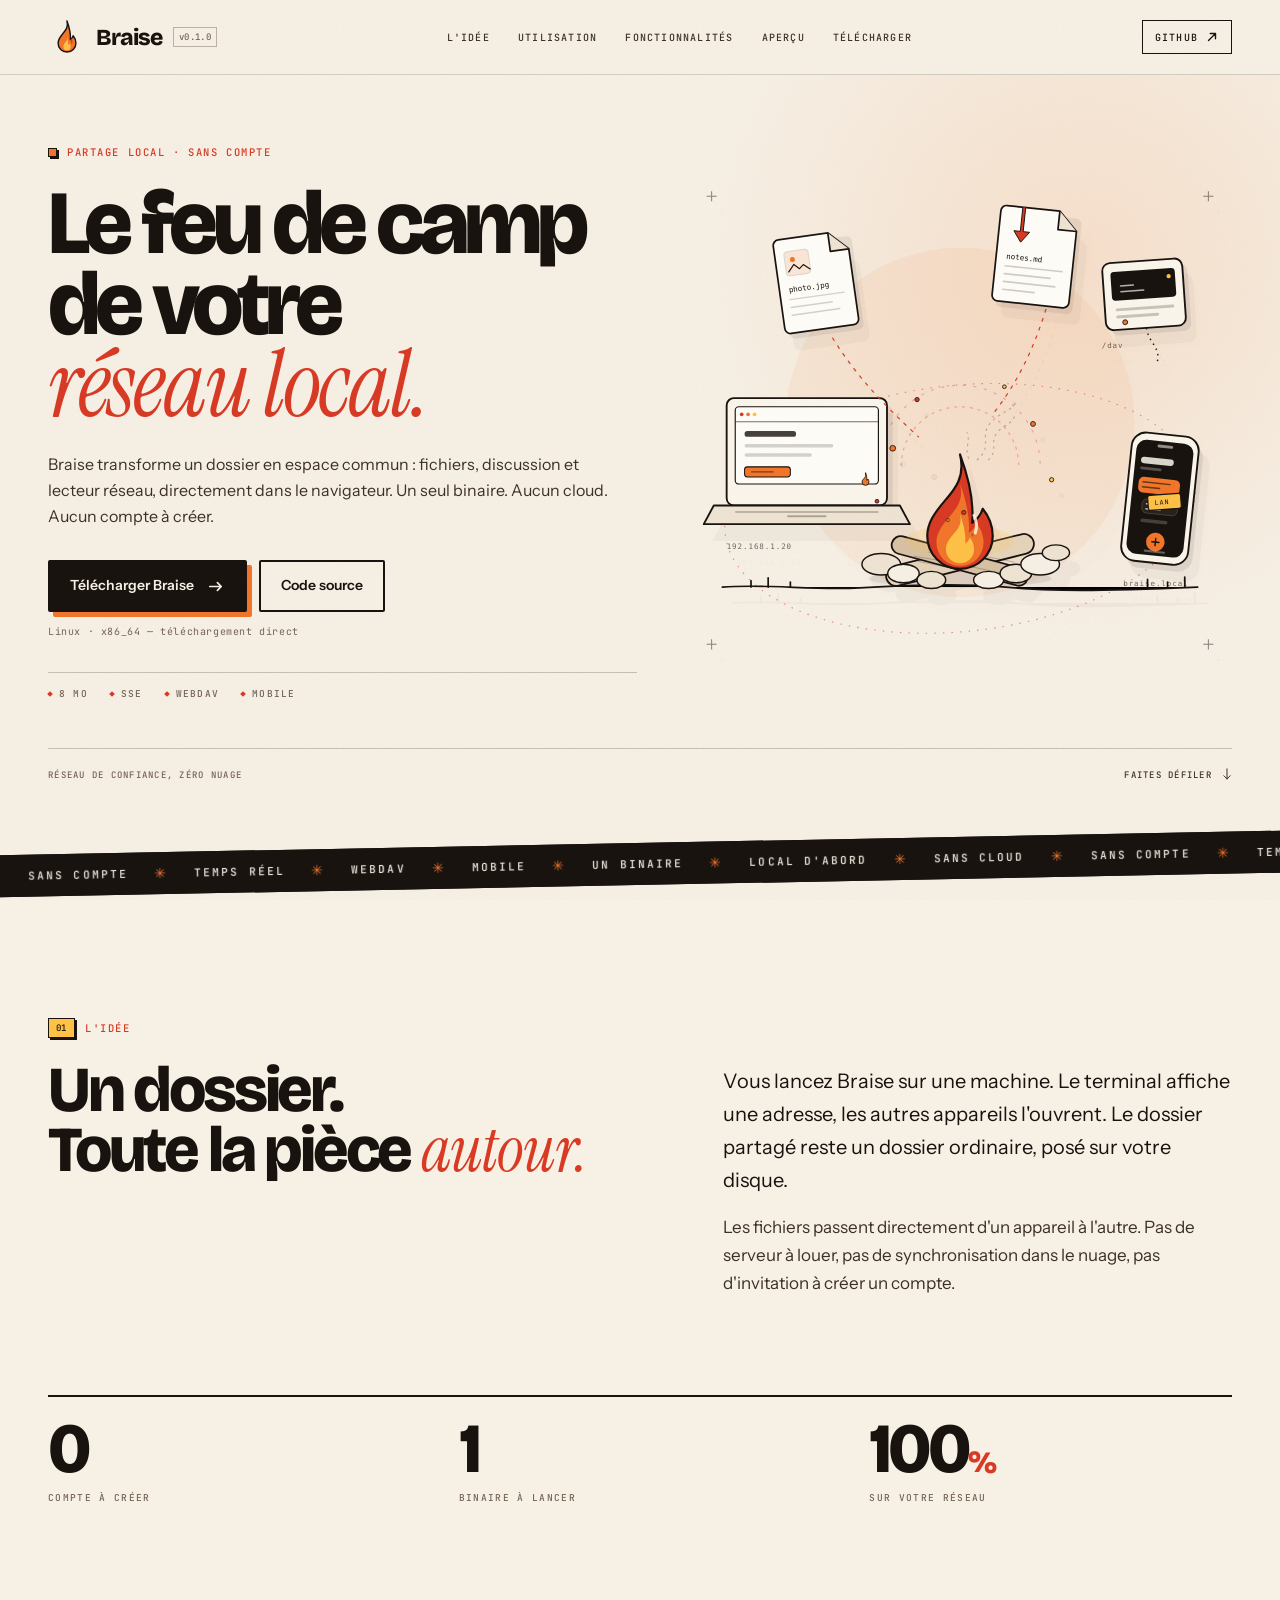
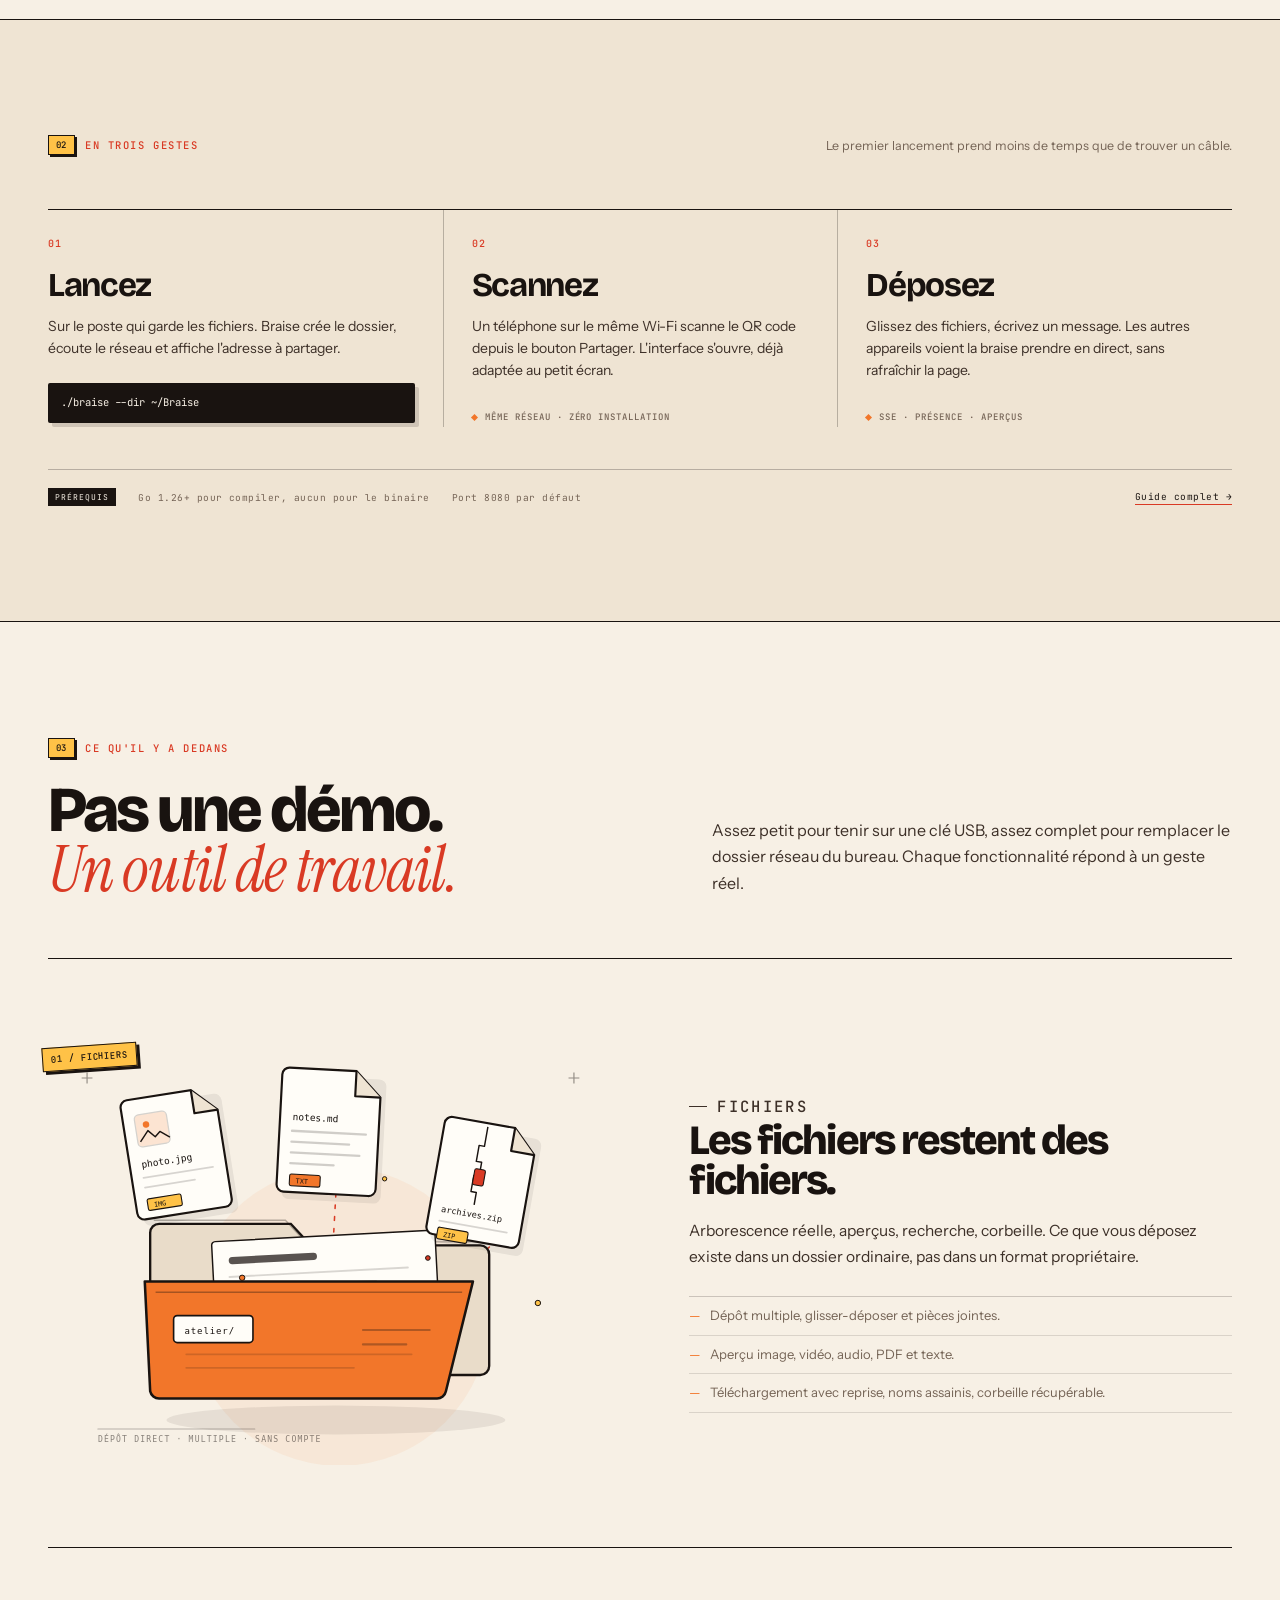
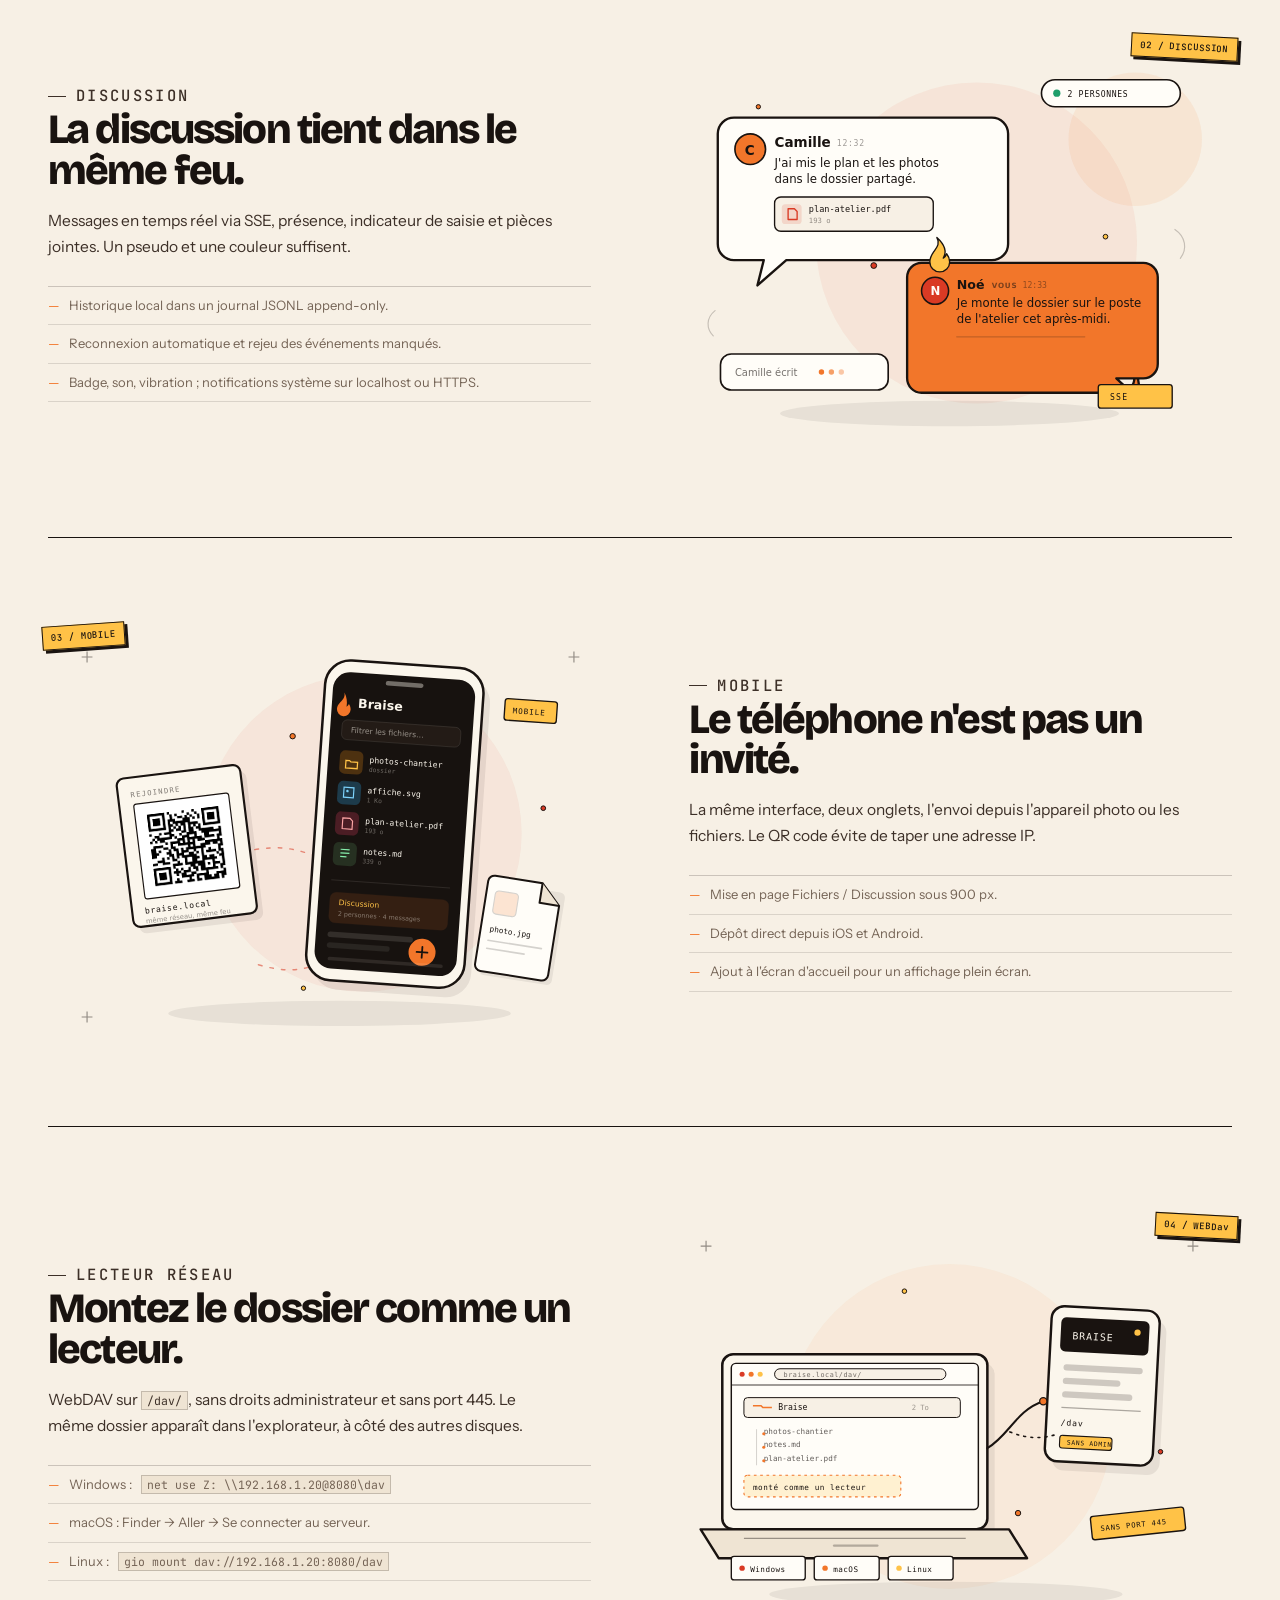
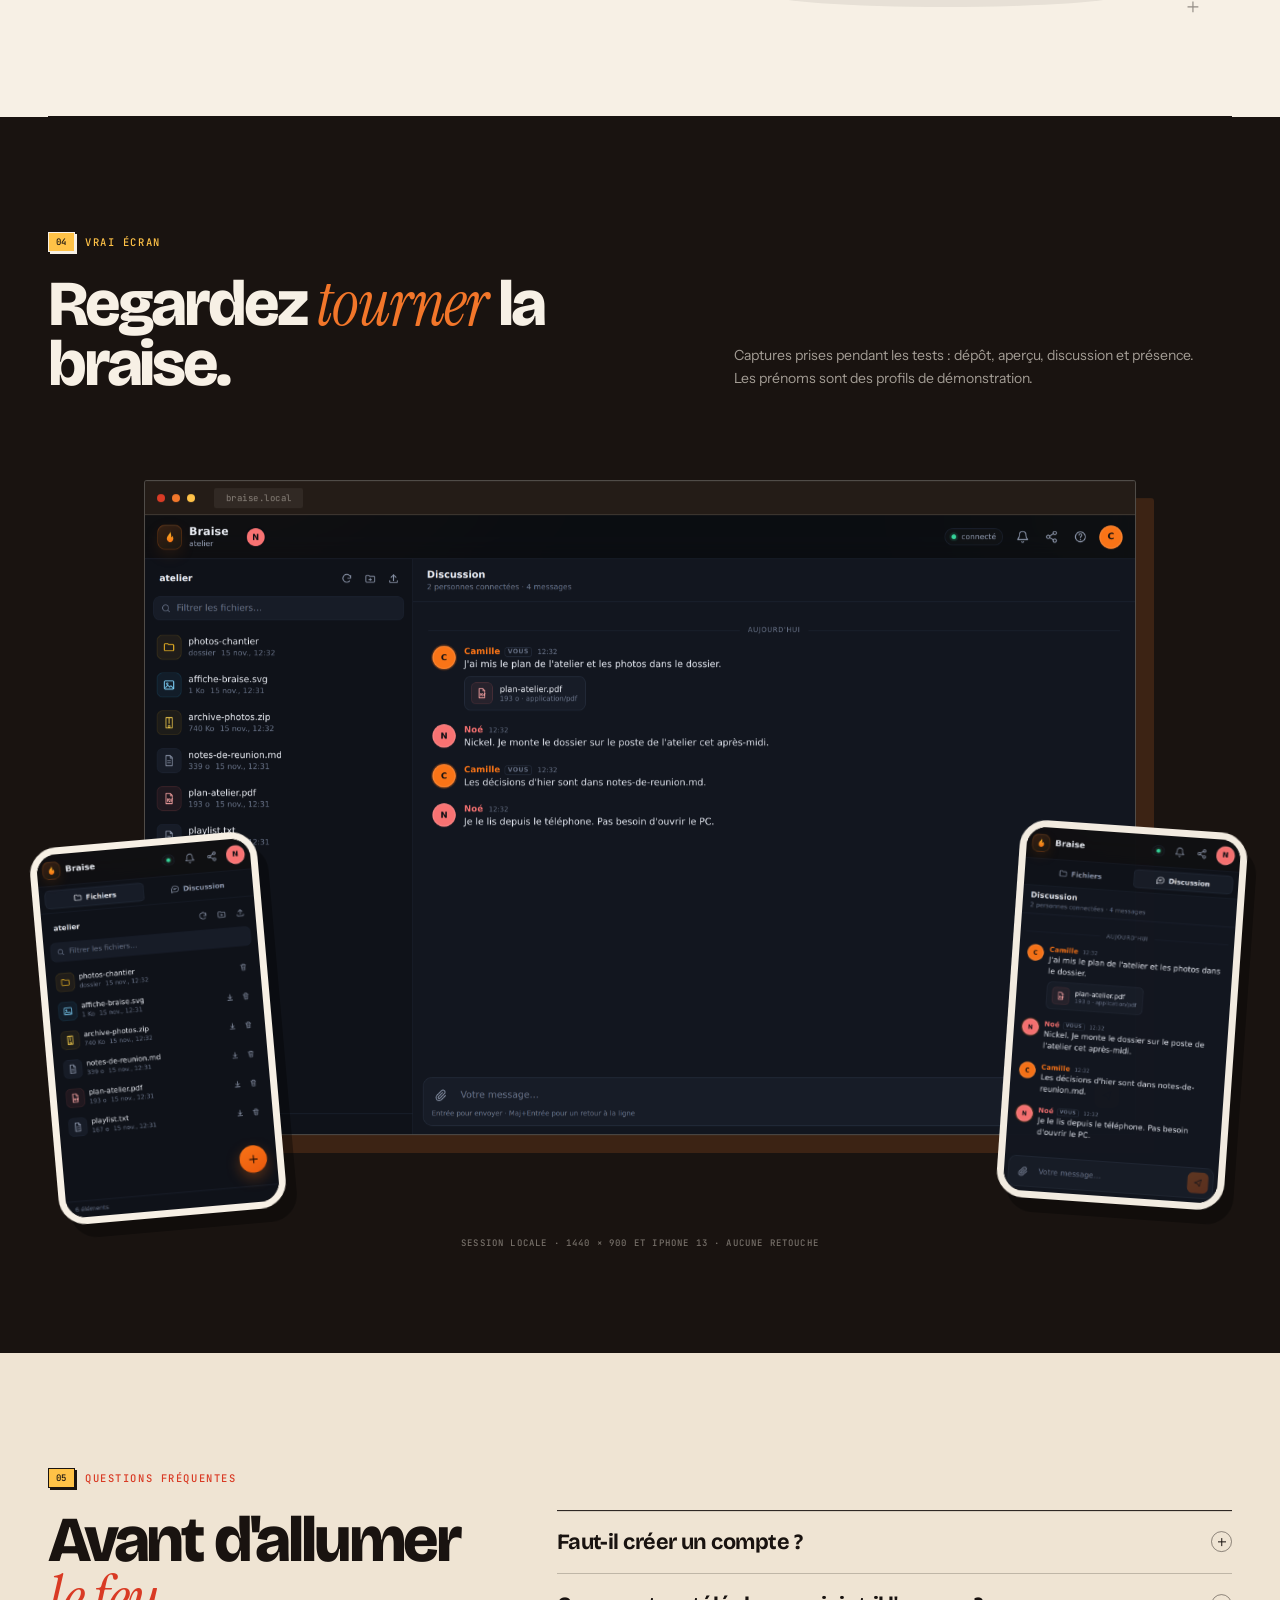
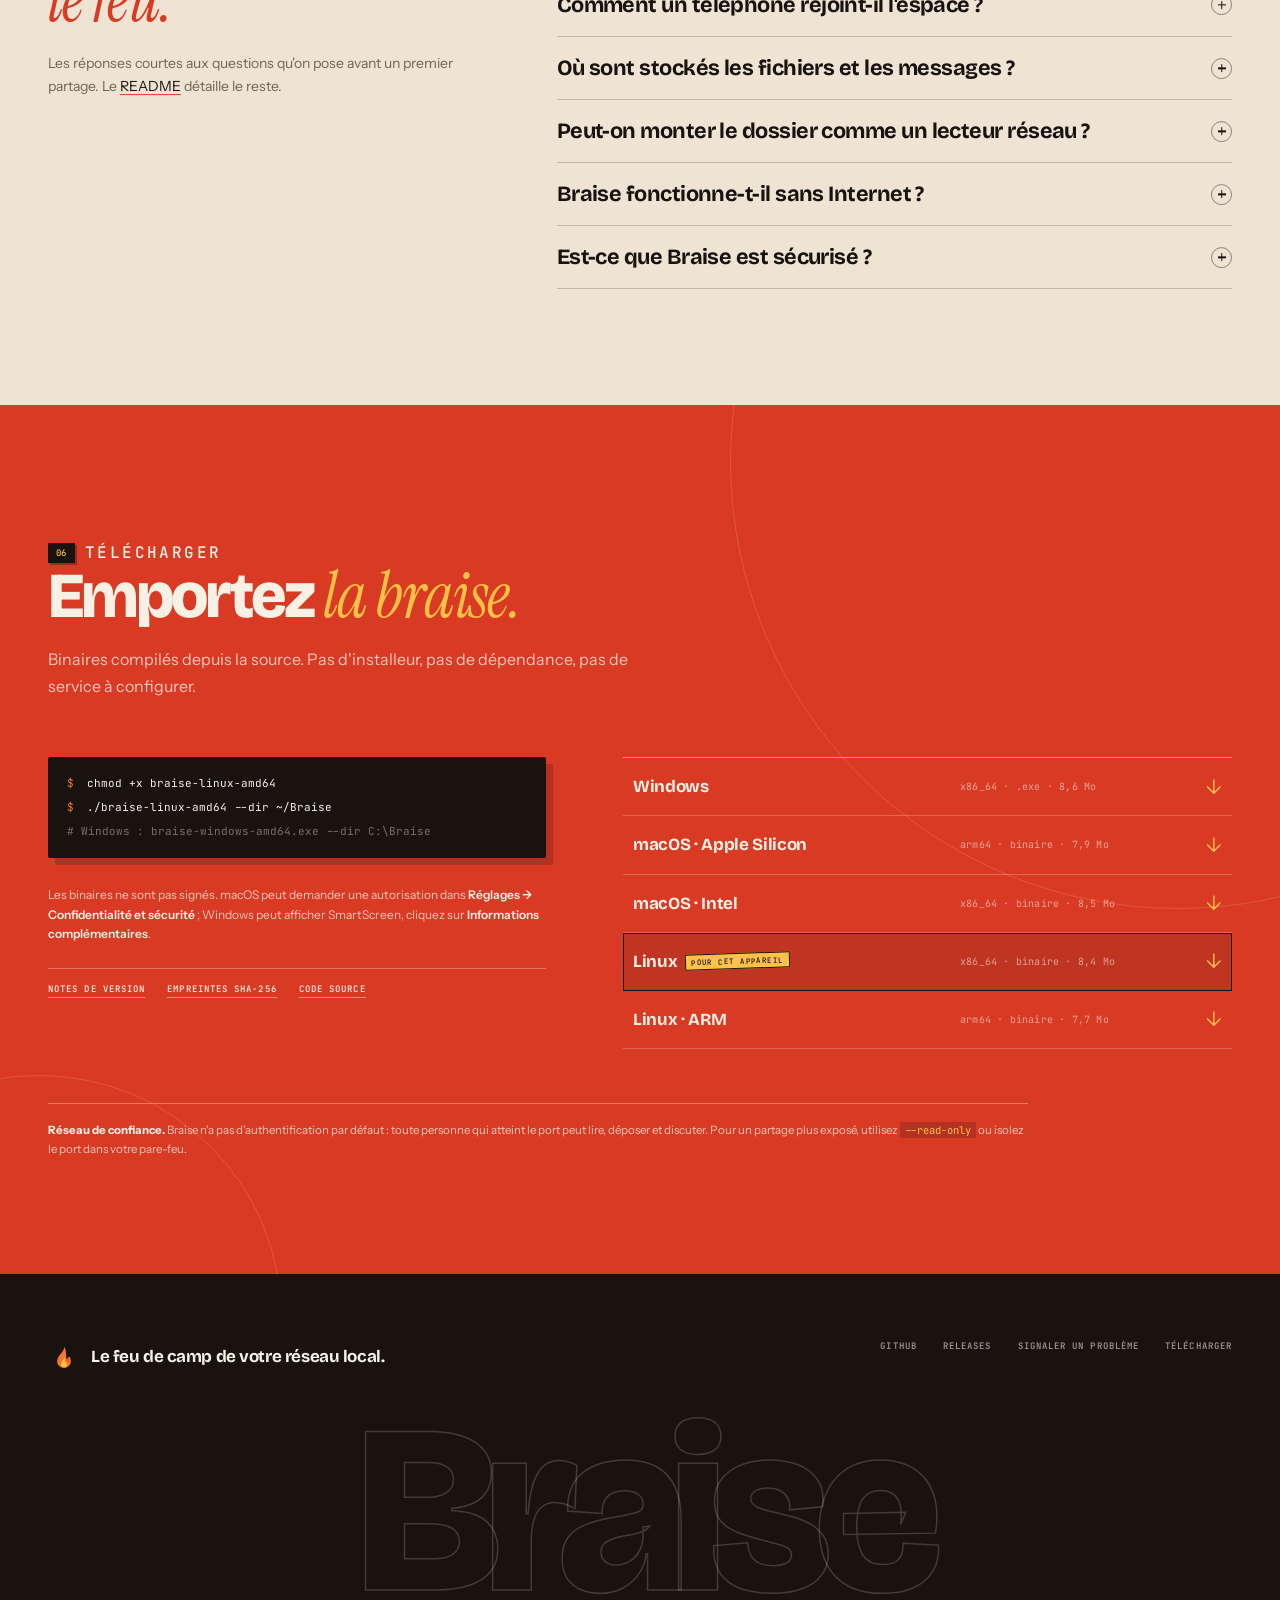
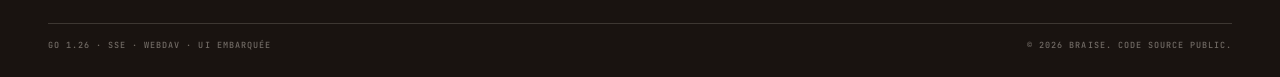
==== commit f5b78f70: "Site : utilisation détaillée, FAQ et SEO - ajoute le lien Utilisation et le bandeau prérequis - ajou" ====
--- a/docs/index.html
+++ b/docs/index.html
@@ -3,21 +3,34 @@
 <head>
   <meta charset="utf-8">
   <meta name="viewport" content="width=device-width, initial-scale=1">
-  <title>Braise — le feu de camp de votre réseau local</title>
-  <meta name="description" content="Partage de fichiers, discussion et lecteur WebDAV sur votre réseau local. Un binaire Go, sans compte ni cloud, accessible depuis le navigateur et le téléphone.">
+  <title>Braise — partage de fichiers local, chat et WebDAV</title>
+  <meta name="description" content="Partagez fichiers et messages sur votre réseau local avec un seul binaire Go. Aperçus, QR code, WebDAV et mobile. Sans compte ni cloud.">
   <link rel="canonical" href="https://foudroyant.github.io/braise/">
+  <meta name="robots" content="index, follow, max-image-preview:large, max-snippet:-1, max-video-preview:-1">
+  <meta name="author" content="Stéphane Bamby Bazebibouta">
+  <meta name="application-name" content="Braise">
+  <meta name="keywords" content="partage de fichiers, réseau local, LAN, Go, WebDAV, chat, SSE, auto-hébergé, sans cloud">
   <meta name="theme-color" content="#f7f0e5">
+  <meta name="color-scheme" content="light">
   <link rel="icon" href="assets/mark.svg" type="image/svg+xml">
+  <link rel="sitemap" type="application/xml" href="sitemap.xml">
 
   <meta property="og:type" content="website">
+  <meta property="og:site_name" content="Braise">
   <meta property="og:title" content="Braise — le feu de camp de votre réseau local">
   <meta property="og:description" content="Fichiers, discussion et lecteur réseau, dans le navigateur. Un binaire. Pas de compte. Pas de cloud.">
   <meta property="og:url" content="https://foudroyant.github.io/braise/">
   <meta property="og:image" content="https://foudroyant.github.io/braise/assets/og.png">
+  <meta property="og:image:type" content="image/png">
   <meta property="og:image:width" content="1200">
   <meta property="og:image:height" content="630">
+  <meta property="og:image:alt" content="Braise — le feu de camp de votre réseau local. Illustration d'un ordinateur, d'un téléphone et d'un feu de camp.">
   <meta property="og:locale" content="fr_FR">
   <meta name="twitter:card" content="summary_large_image">
+  <meta name="twitter:title" content="Braise — le feu de camp de votre réseau local">
+  <meta name="twitter:description" content="Partage de fichiers, discussion et WebDAV sur votre LAN. Un binaire Go, sans compte ni cloud.">
+  <meta name="twitter:image" content="https://foudroyant.github.io/braise/assets/og.png">
+  <meta name="twitter:image:alt" content="Braise — partage local, sans compte.">
 
   <link rel="preconnect" href="https://fonts.googleapis.com">
   <link rel="preconnect" href="https://fonts.gstatic.com" crossorigin>
@@ -27,13 +40,114 @@
   <script type="application/ld+json">
   {
     "@context": "https://schema.org",
-    "@type": "SoftwareApplication",
-    "name": "Braise",
-    "description": "Partage de fichiers, discussion et lecteur WebDAV sur un réseau local.",
-    "url": "https://foudroyant.github.io/braise/",
-    "applicationCategory": "UtilitiesApplication",
-    "operatingSystem": "Windows, macOS, Linux",
-    "offers": { "@type": "Offer", "price": "0" }
+    "@graph": [
+      {
+        "@type": "WebSite",
+        "@id": "https://foudroyant.github.io/braise/#website",
+        "url": "https://foudroyant.github.io/braise/",
+        "name": "Braise",
+        "description": "Partage de fichiers, discussion et lecteur WebDAV sur votre réseau local.",
+        "inLanguage": "fr-FR",
+        "publisher": {
+          "@type": "Person",
+          "name": "Stéphane Bamby Bazebibouta",
+          "url": "https://github.com/foudroyant"
+        }
+      },
+      {
+        "@type": "SoftwareApplication",
+        "@id": "https://foudroyant.github.io/braise/#app",
+        "name": "Braise",
+        "alternateName": "Braise — partage local",
+        "description": "Application de partage de fichiers, de discussion en temps réel et de montage WebDAV pour un réseau local. Un binaire Go, interface web embarquée, sans compte ni cloud.",
+        "url": "https://foudroyant.github.io/braise/",
+        "downloadUrl": "https://github.com/foudroyant/braise/releases/latest",
+        "codeRepository": "https://github.com/foudroyant/braise",
+        "softwareVersion": "0.1.0",
+        "datePublished": "2026-11-15",
+        "dateModified": "2026-11-16",
+        "applicationCategory": "UtilitiesApplication",
+        "applicationSubCategory": "File Sharing",
+        "operatingSystem": "Windows, macOS, Linux, Android, iOS",
+        "inLanguage": "fr-FR",
+        "isAccessibleForFree": true,
+        "softwareRequirements": "Aucune dépendance pour le binaire ; Go 1.26+ pour compiler.",
+        "featureList": [
+          "Partage de fichiers par glisser-déposer",
+          "Discussion en temps réel avec SSE",
+          "Aperçus, recherche et corbeille",
+          "Montage WebDAV sur /dav/",
+          "QR code et interface mobile",
+          "Annonce mDNS braise.local"
+        ],
+        "screenshot": "https://foudroyant.github.io/braise/assets/screenshots/desktop.png",
+        "image": "https://foudroyant.github.io/braise/assets/og.png",
+        "author": {
+          "@type": "Person",
+          "name": "Stéphane Bamby Bazebibouta",
+          "url": "https://github.com/foudroyant"
+        },
+        "offers": {
+          "@type": "Offer",
+          "price": "0",
+          "priceCurrency": "EUR"
+        }
+      },
+      {
+        "@type": "FAQPage",
+        "@id": "https://foudroyant.github.io/braise/#faq",
+        "mainEntity": [
+          {
+            "@type": "Question",
+            "name": "Faut-il créer un compte ?",
+            "acceptedAnswer": {
+              "@type": "Answer",
+              "text": "Non. Au premier accès, vous choisissez un prénom et une couleur, conservés dans le navigateur. Il n'y a ni mot de passe ni inscription par défaut."
+            }
+          },
+          {
+            "@type": "Question",
+            "name": "Comment un téléphone rejoint-il l'espace ?",
+            "acceptedAnswer": {
+              "@type": "Answer",
+              "text": "Connectez le téléphone au même Wi-Fi, ouvrez le bouton Partager sur l'ordinateur et scannez le QR code. Vous pouvez aussi taper l'adresse affichée dans le terminal, par exemple http://192.168.1.20:8080."
+            }
+          },
+          {
+            "@type": "Question",
+            "name": "Où sont stockés les fichiers et les messages ?",
+            "acceptedAnswer": {
+              "@type": "Answer",
+              "text": "Les fichiers restent dans le dossier choisi avec --dir. Les messages et événements sont écrits dans .braise/events.jsonl, dans ce même dossier. Rien n'est envoyé vers un service externe."
+            }
+          },
+          {
+            "@type": "Question",
+            "name": "Peut-on monter le dossier comme un lecteur réseau ?",
+            "acceptedAnswer": {
+              "@type": "Answer",
+              "text": "Oui, via WebDAV sur /dav/. Windows utilise net use, macOS passe par Finder, Linux par gio mount. Aucun droit administrateur ni port 445 n'est nécessaire."
+            }
+          },
+          {
+            "@type": "Question",
+            "name": "Braise fonctionne-t-il sans Internet ?",
+            "acceptedAnswer": {
+              "@type": "Answer",
+              "text": "Oui. Le serveur, l'interface et les échanges restent sur le réseau local. Internet n'est utile que pour télécharger le binaire ou les polices du site public."
+            }
+          },
+          {
+            "@type": "Question",
+            "name": "Est-ce que Braise est sécurisé ?",
+            "acceptedAnswer": {
+              "@type": "Answer",
+              "text": "Braise est conçu pour un réseau de confiance : il n'y a pas d'authentification par défaut. Utilisez --read-only ou le pare-feu pour un partage plus exposé, et ne l'ouvrez pas directement sur Internet."
+            }
+          }
+        ]
+      }
+    ]
   }
   </script>
 </head>
@@ -50,6 +164,7 @@
 
       <nav class="nav" aria-label="Sections">
         <a href="#idee">L'idée</a>
+        <a href="#utilisation">Utilisation</a>
         <a href="#fonctionnalites">Fonctionnalités</a>
         <a href="#apercu">Aperçu</a>
         <a href="#telecharger">Télécharger</a>
@@ -164,7 +279,7 @@
       </div>
     </section>
 
-    <section class="section steps" id="comment">
+    <section class="section steps" id="utilisation">
       <div class="wrap">
         <div class="steps-head">
           <p class="section-label"><span>02</span> En trois gestes</p>
@@ -191,6 +306,13 @@
             <span class="step-tag">SSE · présence · aperçus</span>
           </li>
         </ol>
+
+        <p class="steps-foot">
+          <span class="steps-foot-label">Prérequis</span>
+          <span>Go 1.26+ pour compiler, aucun pour le binaire</span>
+          <span>Port 8080 par défaut</span>
+          <a href="https://github.com/foudroyant/braise/blob/main/README.md">Guide complet<span aria-hidden="true"> →</span></a>
+        </p>
       </div>
     </section>
 
@@ -303,10 +425,85 @@
       <p class="screen-caption">Session locale · 1440 × 900 et iPhone 13 · aucune retouche</p>
     </section>
 
+    <section class="section faq" id="faq">
+      <div class="wrap">
+        <p class="section-label"><span>05</span> Questions fréquentes</p>
+
+        <div class="faq-grid">
+          <div class="faq-head reveal">
+            <h2>Avant d'allumer <em>le&nbsp;feu.</em></h2>
+            <p>Les réponses courtes aux questions qu'on pose avant un premier partage. Le <a href="https://github.com/foudroyant/braise/blob/main/README.md">README</a> détaille le reste.</p>
+          </div>
+
+          <div class="faq-list reveal">
+            <details class="faq-item">
+              <summary>
+                <span class="faq-q">Faut-il créer un compte ?</span>
+                <span class="faq-plus" aria-hidden="true"></span>
+              </summary>
+              <div class="faq-a">
+                <p>Non. Au premier accès, vous choisissez un prénom et une couleur, conservés dans le navigateur. Il n'y a ni mot de passe ni inscription par défaut.</p>
+              </div>
+            </details>
+
+            <details class="faq-item">
+              <summary>
+                <span class="faq-q">Comment un téléphone rejoint-il l'espace ?</span>
+                <span class="faq-plus" aria-hidden="true"></span>
+              </summary>
+              <div class="faq-a">
+                <p>Connectez le téléphone au même Wi-Fi, ouvrez le bouton <strong>Partager</strong> sur l'ordinateur et scannez le QR code. Vous pouvez aussi taper l'adresse affichée dans le terminal, par exemple <code>http://192.168.1.20:8080</code>.</p>
+              </div>
+            </details>
+
+            <details class="faq-item">
+              <summary>
+                <span class="faq-q">Où sont stockés les fichiers et les messages ?</span>
+                <span class="faq-plus" aria-hidden="true"></span>
+              </summary>
+              <div class="faq-a">
+                <p>Les fichiers restent dans le dossier choisi avec <code>--dir</code>. Les messages et événements sont écrits dans <code>.braise/events.jsonl</code>, dans ce même dossier. Rien n'est envoyé vers un service externe.</p>
+              </div>
+            </details>
+
+            <details class="faq-item">
+              <summary>
+                <span class="faq-q">Peut-on monter le dossier comme un lecteur réseau ?</span>
+                <span class="faq-plus" aria-hidden="true"></span>
+              </summary>
+              <div class="faq-a">
+                <p>Oui, via WebDAV sur <code>/dav/</code>. Windows utilise <code>net use</code>, macOS passe par Finder, Linux par <code>gio mount</code>. Aucun droit administrateur ni port 445 n'est nécessaire.</p>
+              </div>
+            </details>
+
+            <details class="faq-item">
+              <summary>
+                <span class="faq-q">Braise fonctionne-t-il sans Internet ?</span>
+                <span class="faq-plus" aria-hidden="true"></span>
+              </summary>
+              <div class="faq-a">
+                <p>Oui. Le serveur, l'interface et les échanges restent sur le réseau local. Internet n'est utile que pour télécharger le binaire ou les polices du site public.</p>
+              </div>
+            </details>
+
+            <details class="faq-item">
+              <summary>
+                <span class="faq-q">Est-ce que Braise est sécurisé ?</span>
+                <span class="faq-plus" aria-hidden="true"></span>
+              </summary>
+              <div class="faq-a">
+                <p>Braise est conçu pour un réseau de confiance : il n'y a pas d'authentification par défaut. Utilisez <code>--read-only</code> ou le pare-feu pour un partage plus exposé, et ne l'ouvrez pas directement sur Internet.</p>
+              </div>
+            </details>
+          </div>
+        </div>
+      </div>
+    </section>
+
     <section class="section download" id="telecharger">
       <div class="wrap">
         <div class="download-head">
-          <p class="section-label section-label-light"><span>05</span> Télécharger</p>
+          <p class="section-label section-label-light"><span>06</span> Télécharger</p>
           <h2>Emportez <em>la braise.</em></h2>
           <p>Binaires compilés depuis la source. Pas d'installeur, pas de dépendance, pas de service à configurer.</p>
         </div>
--- a/docs/styles.css
+++ b/docs/styles.css
@@ -595,6 +595,35 @@
   flex: 0 0 auto;
 }
 
+.steps-foot {
+  display: flex;
+  flex-wrap: wrap;
+  align-items: center;
+  gap: 9px 22px;
+  margin: clamp(28px, 4vw, 42px) 0 0;
+  padding-top: 18px;
+  border-top: 1px solid rgba(25, 19, 16, .26);
+  font: 400 9.5px var(--mono);
+  letter-spacing: .05em;
+  color: var(--muted);
+}
+.steps-foot-label {
+  padding: 4px 7px;
+  background: var(--ink);
+  color: var(--paper);
+  font-size: 8px;
+  text-transform: uppercase;
+  letter-spacing: .13em;
+}
+.steps-foot a {
+  margin-left: auto;
+  color: var(--ink);
+  text-decoration: none;
+  border-bottom: 1px solid var(--red);
+  padding-bottom: 1px;
+}
+.steps-foot a:hover { color: var(--red); }
+
 /* ---------- features ---------- */
 
 .features { padding-bottom: 0; }
@@ -801,6 +830,113 @@
   color: rgba(247, 240, 229, .42);
 }
 
+/* ---------- faq ---------- */
+
+.faq {
+  background: var(--paper-2);
+  border-top: 1.5px solid var(--ink);
+}
+
+.faq-grid {
+  display: grid;
+  grid-template-columns: minmax(0, .78fr) minmax(0, 1.22fr);
+  align-items: start;
+  gap: clamp(34px, 6vw, 88px);
+}
+
+.faq-head > p {
+  max-width: 30em;
+  margin: 22px 0 0;
+  font-size: 14px;
+  line-height: 1.66;
+  color: var(--muted);
+}
+.faq-head a {
+  color: var(--ink);
+  text-decoration-color: var(--red);
+  text-underline-offset: 3px;
+}
+.faq-head a:hover { color: var(--red); }
+
+.faq-list { border-top: 1.5px solid var(--ink); }
+.faq-item { border-bottom: 1px solid rgba(25, 19, 16, .22); }
+
+.faq-item summary {
+  display: flex;
+  align-items: center;
+  justify-content: space-between;
+  gap: 22px;
+  padding: 18px 0;
+  cursor: pointer;
+  list-style: none;
+}
+.faq-item summary::-webkit-details-marker { display: none; }
+.faq-q {
+  font-family: var(--display);
+  font-size: clamp(1.12rem, 1.7vw, 1.42rem);
+  font-weight: 700;
+  line-height: 1.2;
+  letter-spacing: -.025em;
+  transition: color .18s;
+}
+.faq-item summary:hover .faq-q { color: var(--red); }
+.faq-item summary:focus-visible {
+  outline: 2px solid var(--red);
+  outline-offset: 3px;
+}
+
+.faq-plus {
+  position: relative;
+  width: 21px;
+  height: 21px;
+  flex: 0 0 auto;
+  border: 1px solid rgba(25, 19, 16, .46);
+  border-radius: 50%;
+  transition: transform .3s cubic-bezier(.2, .8, .2, 1), background .2s, border-color .2s;
+}
+.faq-plus::before,
+.faq-plus::after {
+  content: "";
+  position: absolute;
+  top: 50%;
+  left: 50%;
+  transform: translate(-50%, -50%);
+  background: var(--ink);
+}
+.faq-plus::before { width: 8px; height: 1.5px; }
+.faq-plus::after { width: 1.5px; height: 8px; transition: opacity .2s; }
+.faq-item[open] .faq-plus {
+  background: var(--red);
+  border-color: var(--red);
+  transform: rotate(90deg);
+}
+.faq-item[open] .faq-plus::before,
+.faq-item[open] .faq-plus::after { background: var(--paper); }
+.faq-item[open] .faq-plus::after { opacity: 0; }
+
+.faq-a { padding: 0 44px 20px 0; }
+.faq-a p {
+  max-width: 42em;
+  margin: 0;
+  font-size: 14px;
+  line-height: 1.66;
+  color: var(--ink-soft);
+}
+.faq-a strong { color: var(--ink); font-weight: 600; }
+.faq-a code {
+  font: 400 11px var(--mono);
+  background: var(--paper);
+  border: 1px solid rgba(25, 19, 16, .18);
+  padding: 1px 5px;
+  white-space: nowrap;
+}
+.faq-item[open] .faq-a { animation: faq-in .28s ease both; }
+
+@keyframes faq-in {
+  from { opacity: 0; transform: translateY(-4px); }
+  to { opacity: 1; transform: translateY(0); }
+}
+
 /* ---------- download ---------- */
 
 .download {
@@ -1041,6 +1177,11 @@
   .screen-stage { padding-inline: 5%; }
 }
 
+@media (max-width: 960px) {
+  .nav { display: none; }
+  .topbar-github { margin-left: auto; }
+}
+
 @media (max-width: 920px) {
   .hero-grid { grid-template-columns: 1fr; gap: 12px; }
   .hero-copy { max-width: 760px; }
@@ -1049,6 +1190,7 @@
   .intro-grid,
   .features-title,
   .screens-head,
+  .faq-grid,
   .download-grid { grid-template-columns: 1fr; }
   .intro-prose { padding-top: 0; }
   .steps-note { text-align: left; }
@@ -1092,6 +1234,8 @@
   .stat { padding-bottom: 22px; border-bottom: 1px solid rgba(25, 19, 16, .16); }
   .stat:last-child { border-bottom: 0; padding-bottom: 0; }
   .stat strong { font-size: 3.8rem; }
+  .steps-foot a { margin-left: 0; }
+  .faq-a { padding-right: 0; }
   .screen-stage {
     display: grid;
     grid-template-columns: 1fr 1fr;
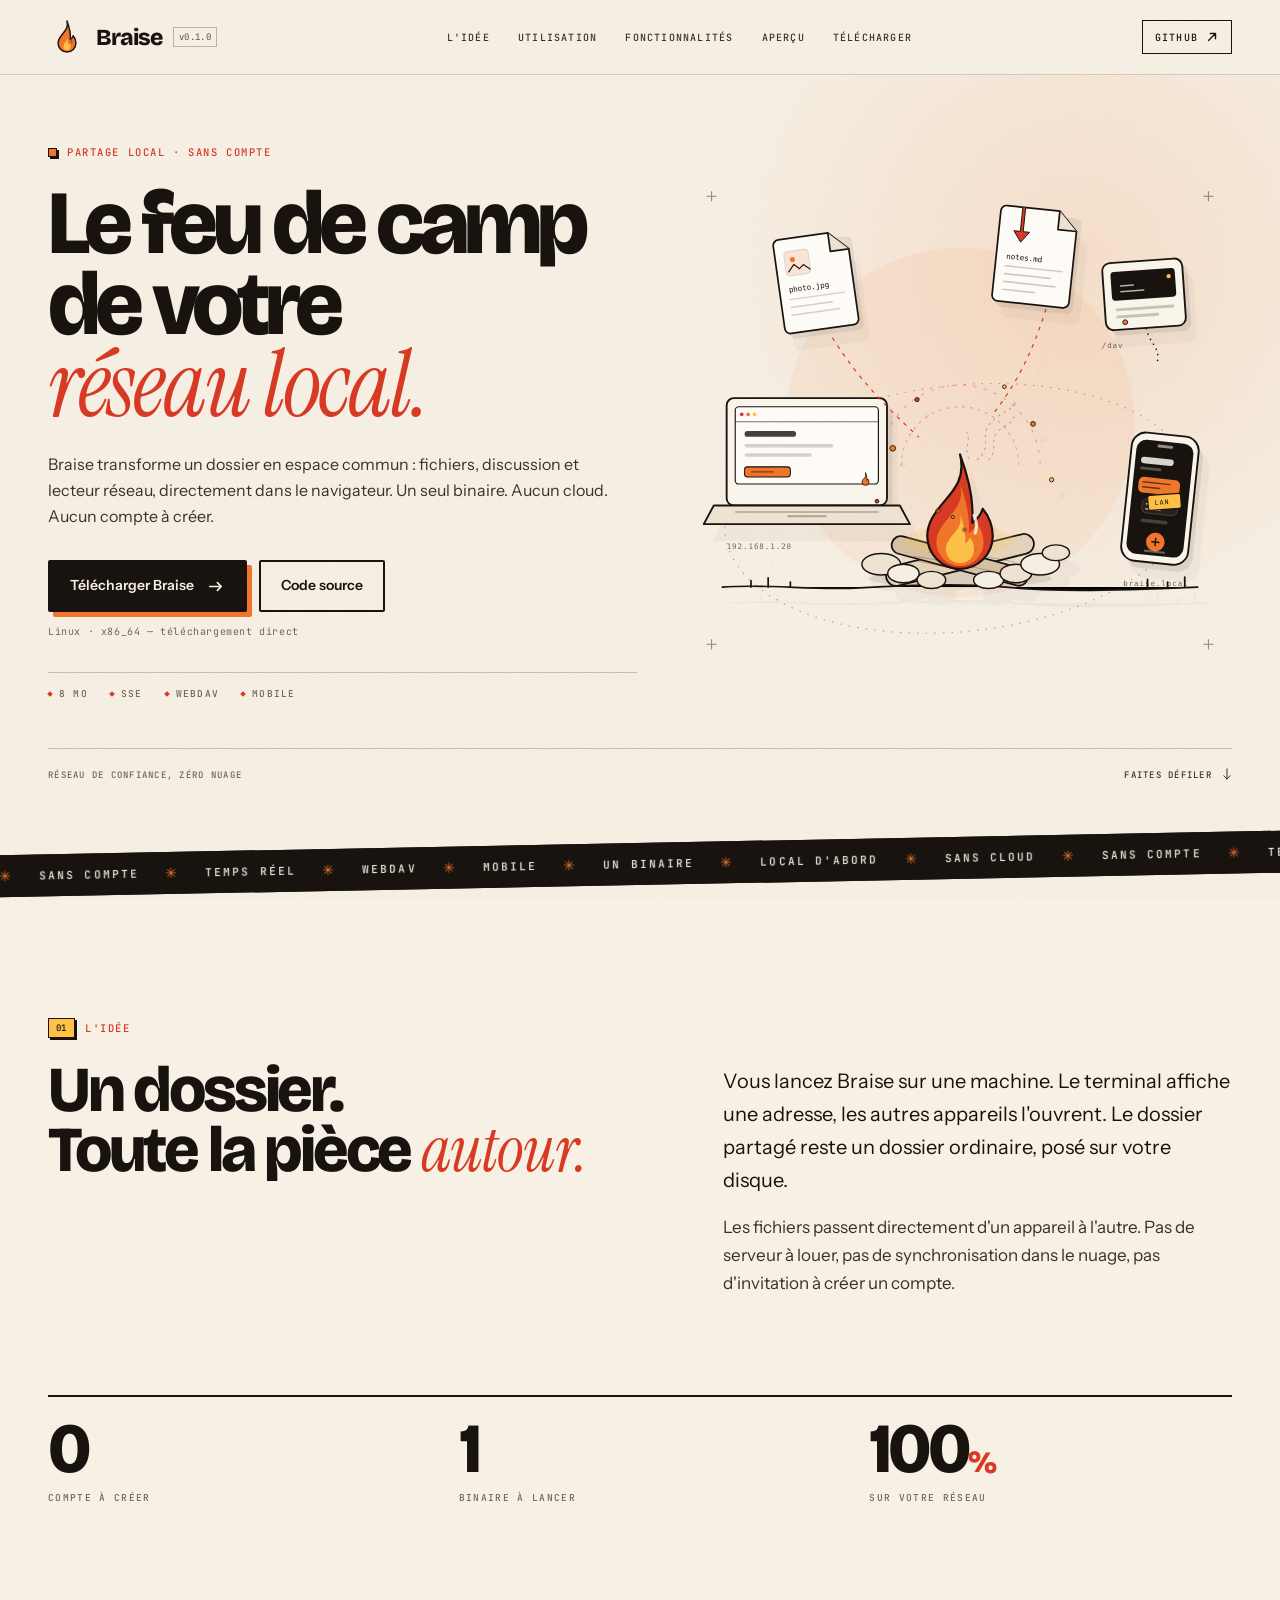
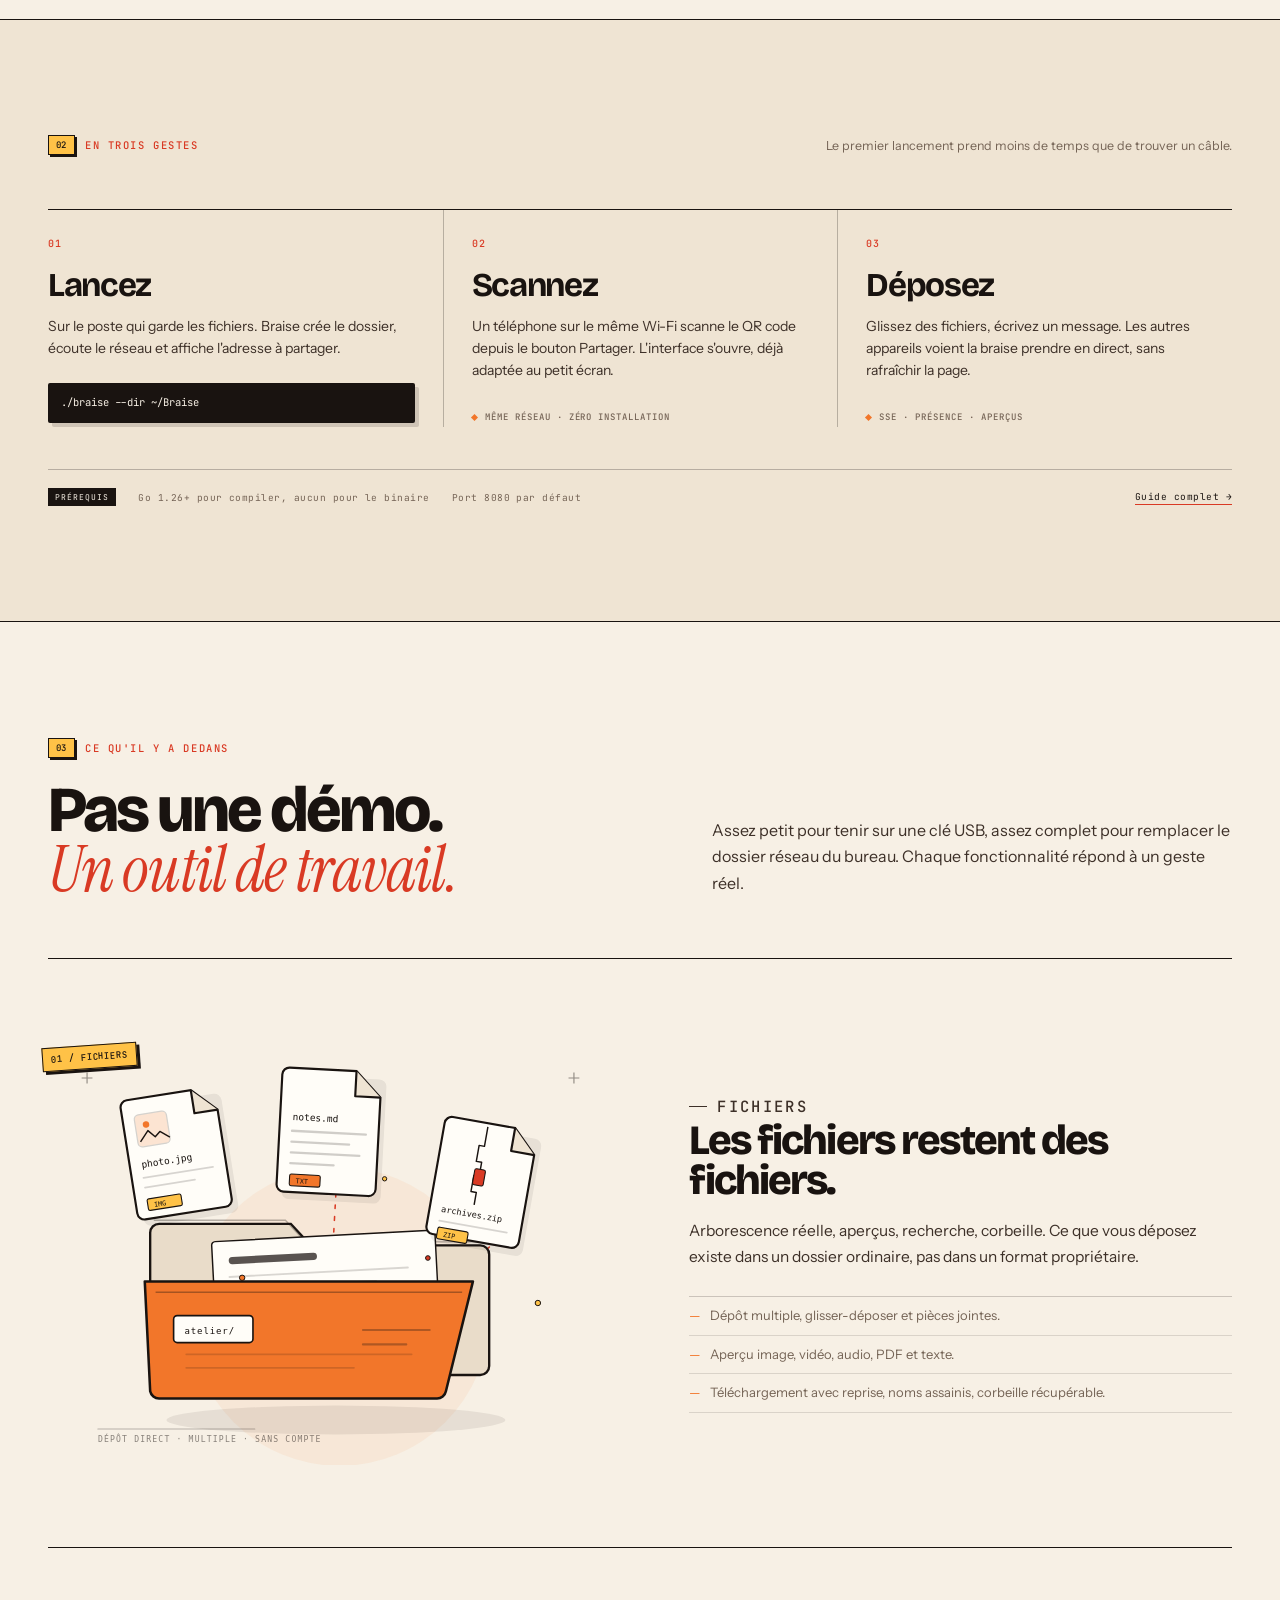
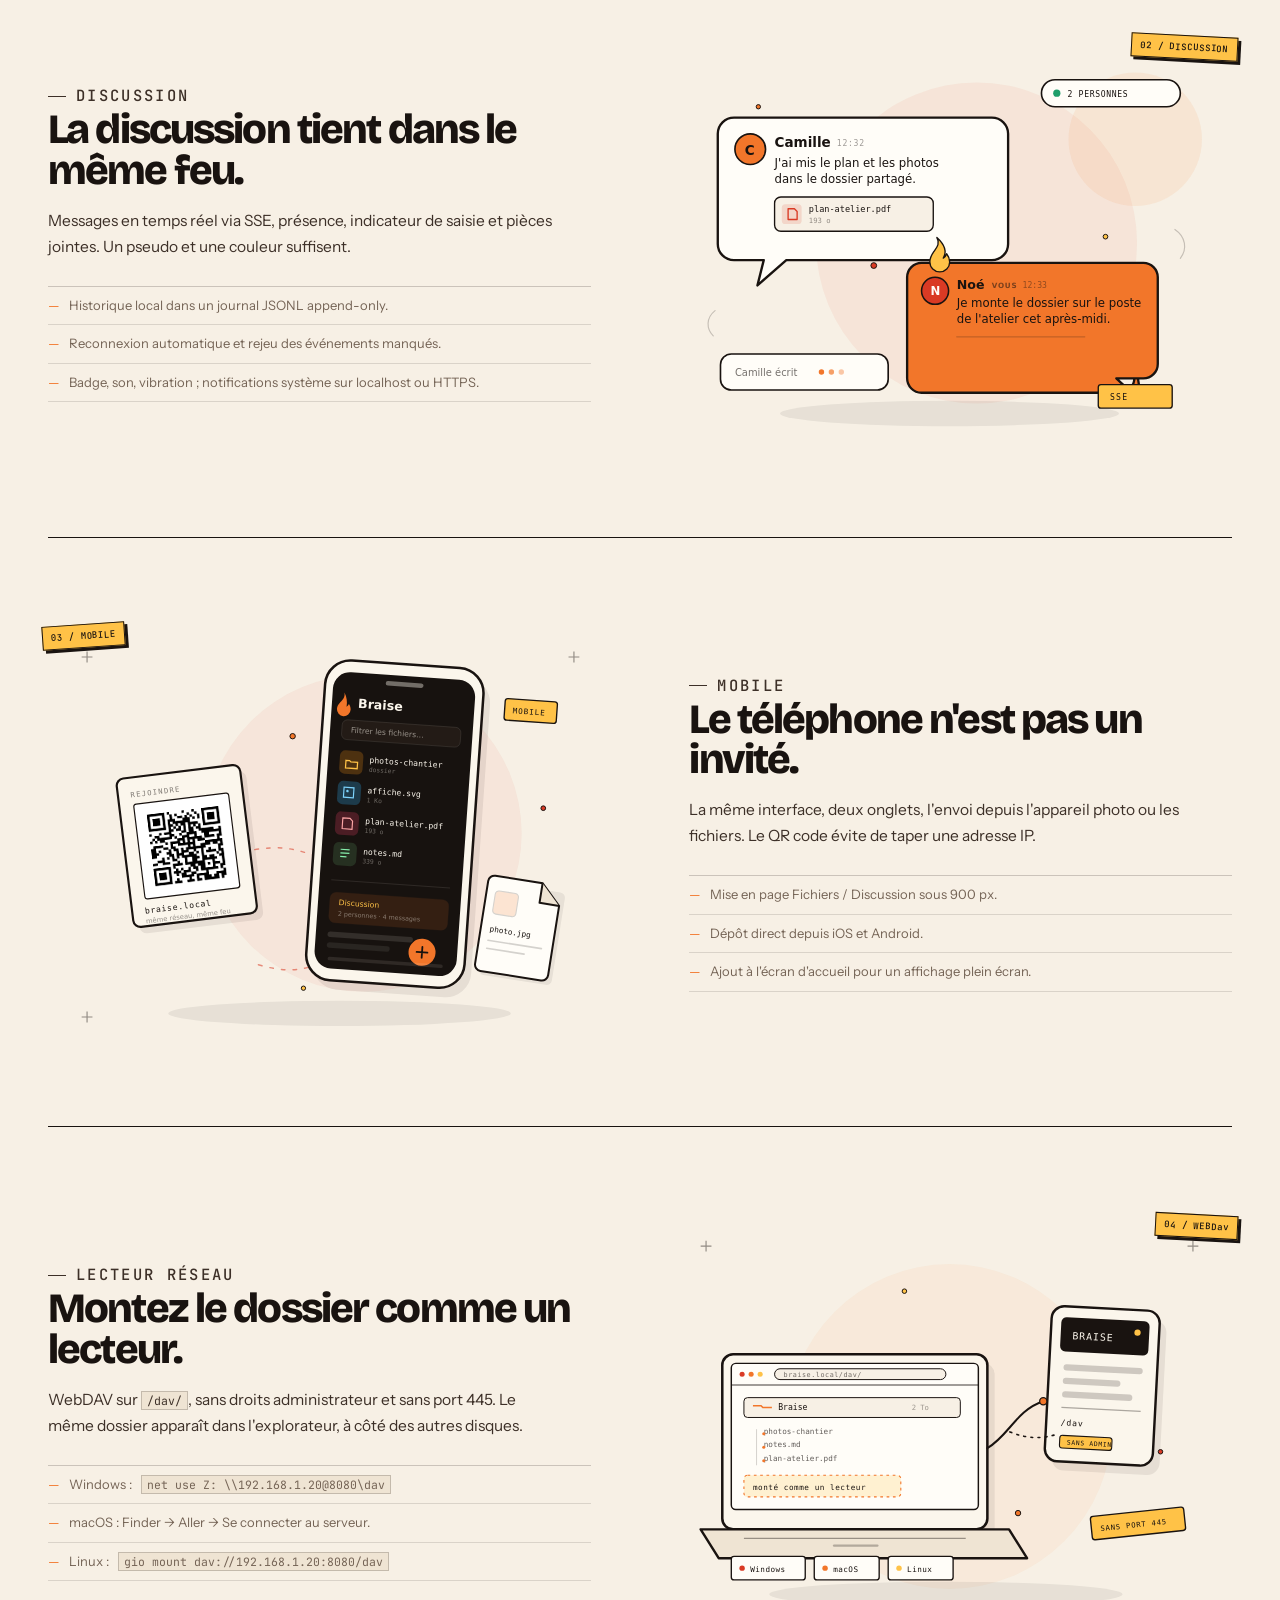
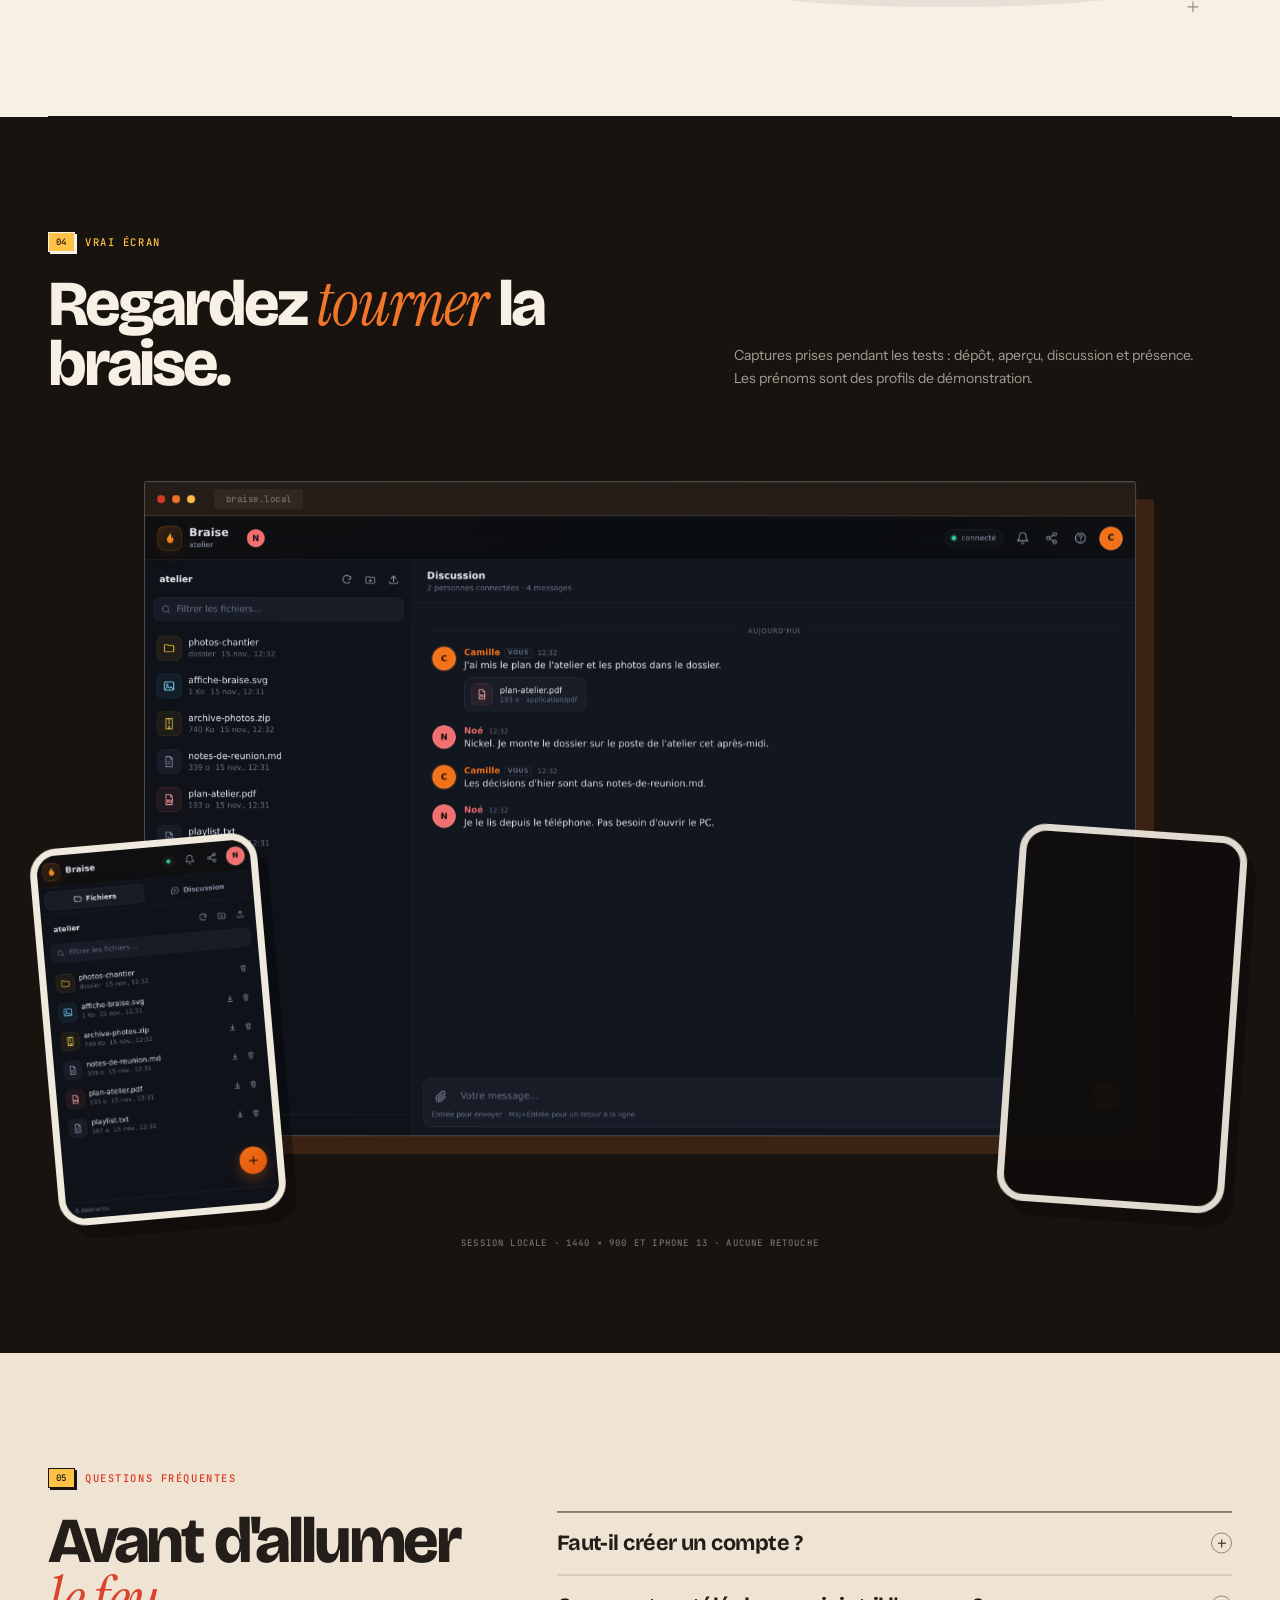
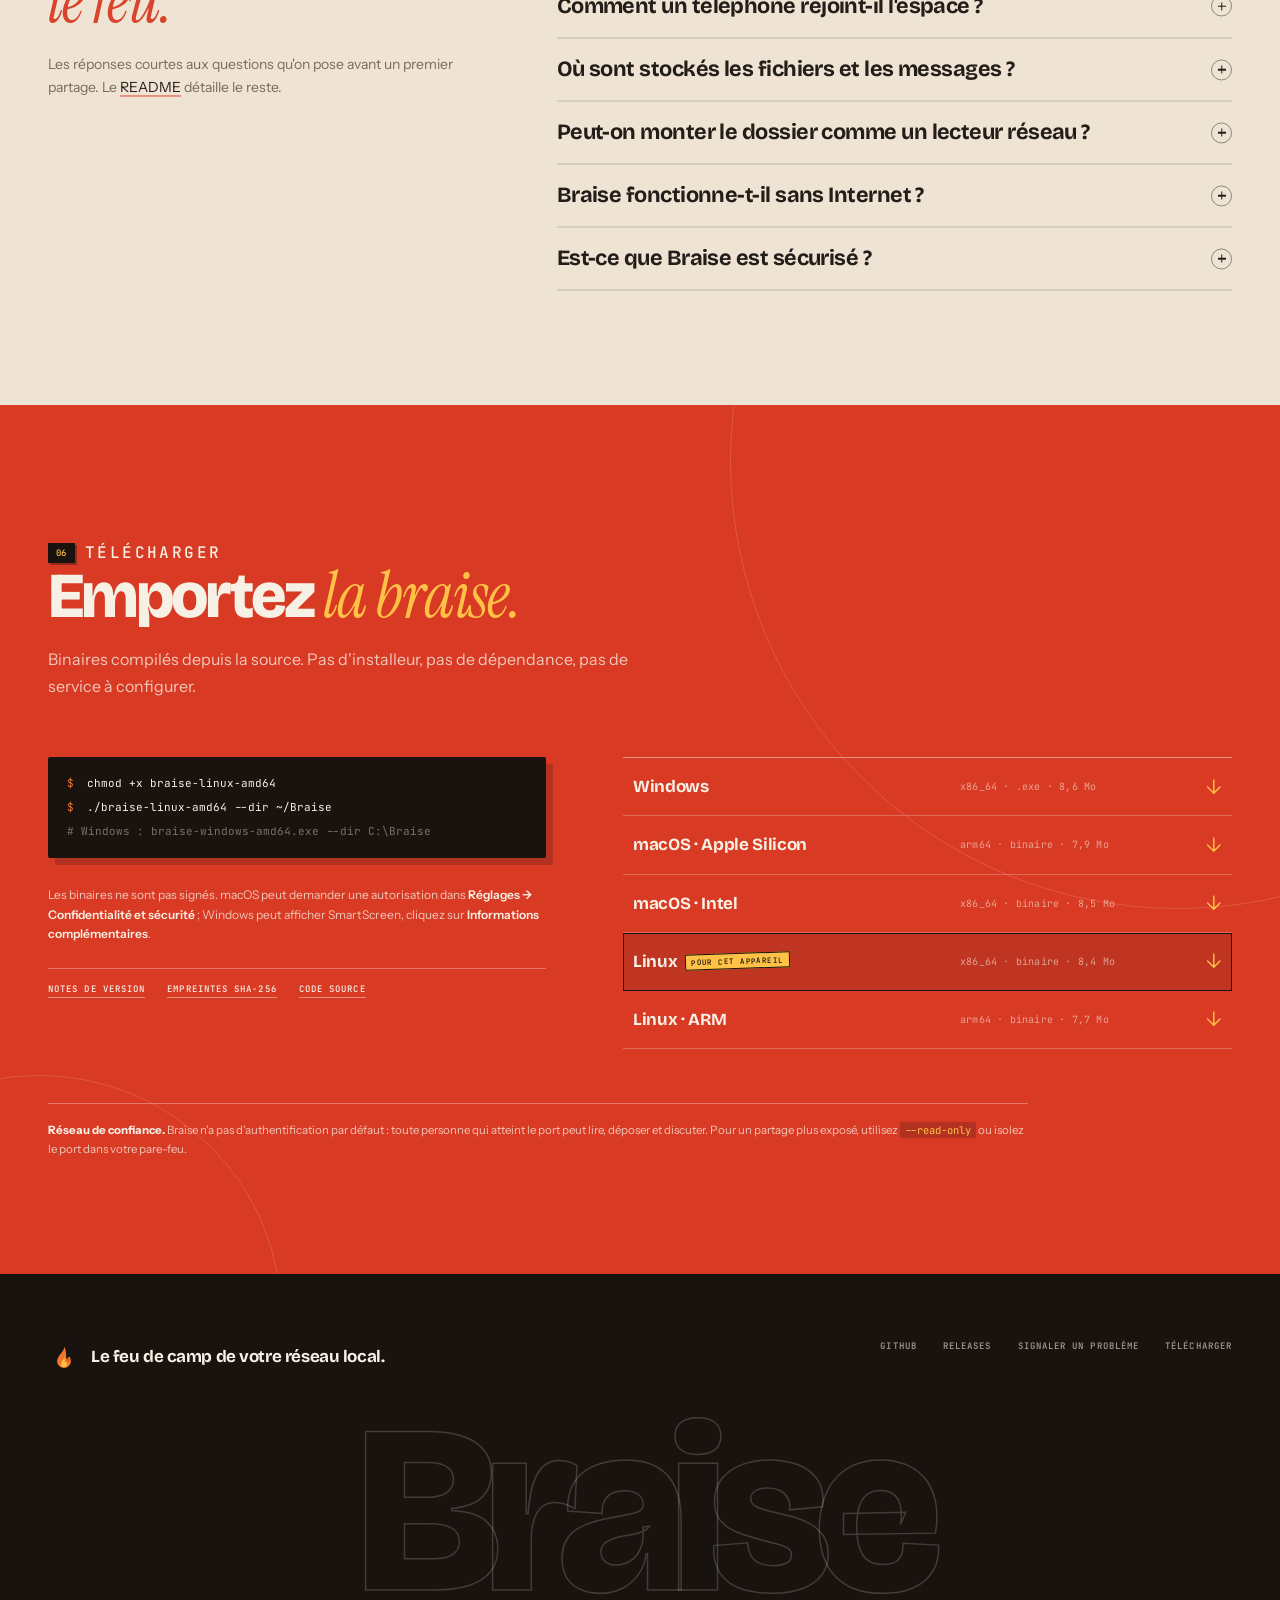
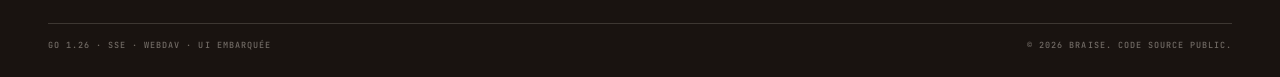
==== commit 0eb44bc3: "Site : chargement différé des illustrations et captures" ====
--- a/docs/index.html
+++ b/docs/index.html
@@ -207,7 +207,7 @@
         </div>
 
         <div class="hero-art">
-          <img src="assets/hero.svg" alt="Un feu de camp relie un ordinateur, un téléphone et un disque sur un réseau local." width="760" height="700">
+          <img src="assets/hero.svg" fetchpriority="high" alt="Un feu de camp relie un ordinateur, un téléphone et un disque sur un réseau local." width="760" height="700">
           <span class="ember ember-1" aria-hidden="true"></span>
           <span class="ember ember-2" aria-hidden="true"></span>
           <span class="ember ember-3" aria-hidden="true"></span>
@@ -328,7 +328,7 @@
 
         <article class="feature reveal">
           <div class="feature-art">
-            <img src="assets/files.svg" alt="Des fichiers tombent dans un dossier ouvert." width="600" height="460">
+            <img src="assets/files.svg" loading="lazy" decoding="async" alt="Des fichiers tombent dans un dossier ouvert." width="600" height="460">
             <span class="art-tag">01 / FICHIERS</span>
           </div>
           <div class="feature-copy">
@@ -345,7 +345,7 @@
 
         <article class="feature feature-reverse reveal">
           <div class="feature-art">
-            <img src="assets/chat.svg" alt="Deux bulles de discussion reliées par une flamme." width="600" height="460">
+            <img src="assets/chat.svg" loading="lazy" decoding="async" alt="Deux bulles de discussion reliées par une flamme." width="600" height="460">
             <span class="art-tag art-tag-right">02 / DISCUSSION</span>
           </div>
           <div class="feature-copy">
@@ -362,7 +362,7 @@
 
         <article class="feature reveal">
           <div class="feature-art">
-            <img src="assets/mobile.svg" alt="Un téléphone affiche Braise et un QR code pour le rejoindre." width="600" height="460">
+            <img src="assets/mobile.svg" loading="lazy" decoding="async" alt="Un téléphone affiche Braise et un QR code pour le rejoindre." width="600" height="460">
             <span class="art-tag">03 / MOBILE</span>
           </div>
           <div class="feature-copy">
@@ -379,7 +379,7 @@
 
         <article class="feature feature-reverse reveal">
           <div class="feature-art">
-            <img src="assets/mount.svg" alt="Un ordinateur et un disque reliés, avec les étiquettes Windows, macOS et Linux." width="600" height="460">
+            <img src="assets/mount.svg" loading="lazy" decoding="async" alt="Un ordinateur et un disque reliés, avec les étiquettes Windows, macOS et Linux." width="600" height="460">
             <span class="art-tag art-tag-right">04 / WEBDav</span>
           </div>
           <div class="feature-copy">
@@ -413,13 +413,13 @@
             <span class="browser-dot dot-amber"></span>
             <span class="browser-url">braise.local</span>
           </div>
-          <img src="assets/screenshots/desktop.png" alt="Braise sur ordinateur : liste de fichiers à gauche, discussion à droite." width="2880" height="1800">
+          <img src="assets/screenshots/desktop.png" loading="lazy" decoding="async" alt="Braise sur ordinateur : liste de fichiers à gauche, discussion à droite." width="2880" height="1800">
         </figure>
         <figure class="phone phone-a">
-          <img src="assets/screenshots/mobile-files.png" alt="Braise sur téléphone, onglet Fichiers." width="1170" height="2532">
+          <img src="assets/screenshots/mobile-files.png" loading="lazy" decoding="async" alt="Braise sur téléphone, onglet Fichiers." width="1170" height="2532">
         </figure>
         <figure class="phone phone-b">
-          <img src="assets/screenshots/mobile-chat.png" alt="Braise sur téléphone, onglet Discussion." width="1170" height="2532">
+          <img src="assets/screenshots/mobile-chat.png" loading="lazy" decoding="async" alt="Braise sur téléphone, onglet Discussion." width="1170" height="2532">
         </figure>
       </div>
       <p class="screen-caption">Session locale · 1440 × 900 et iPhone 13 · aucune retouche</p>
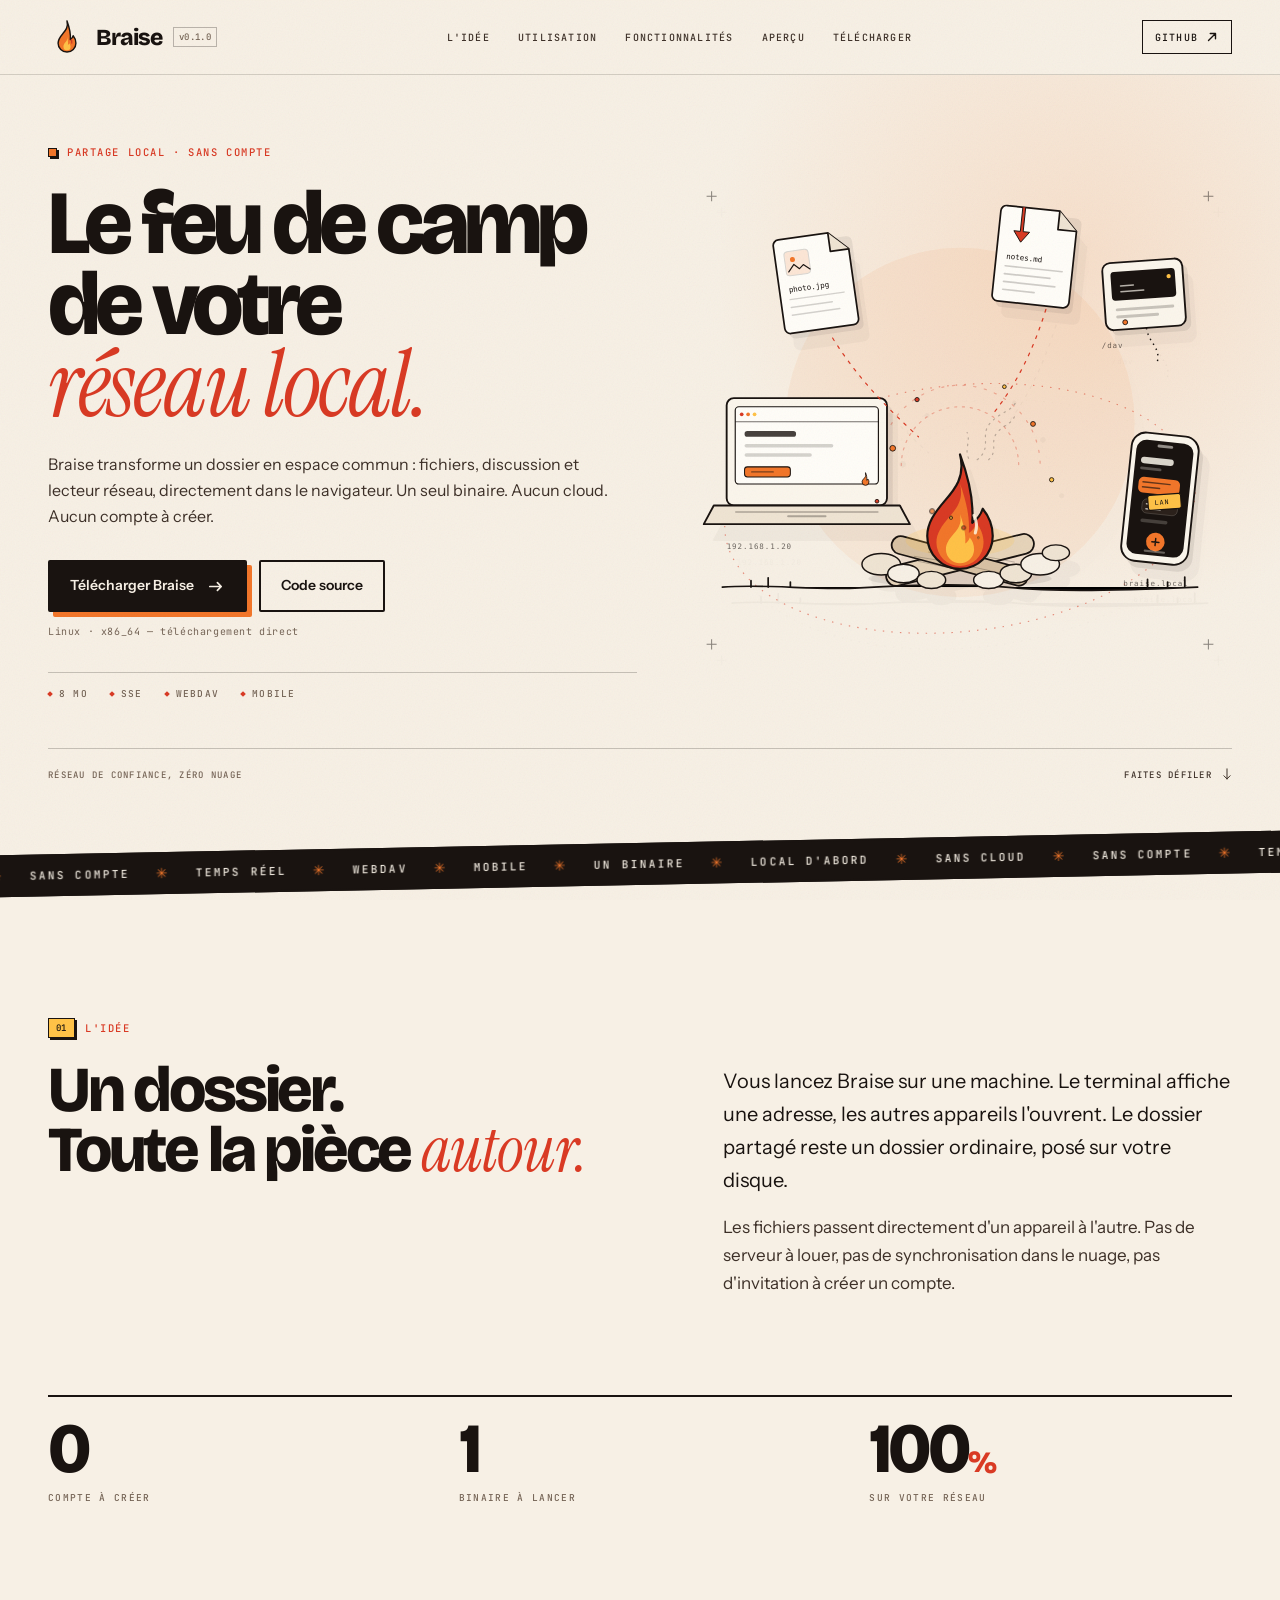
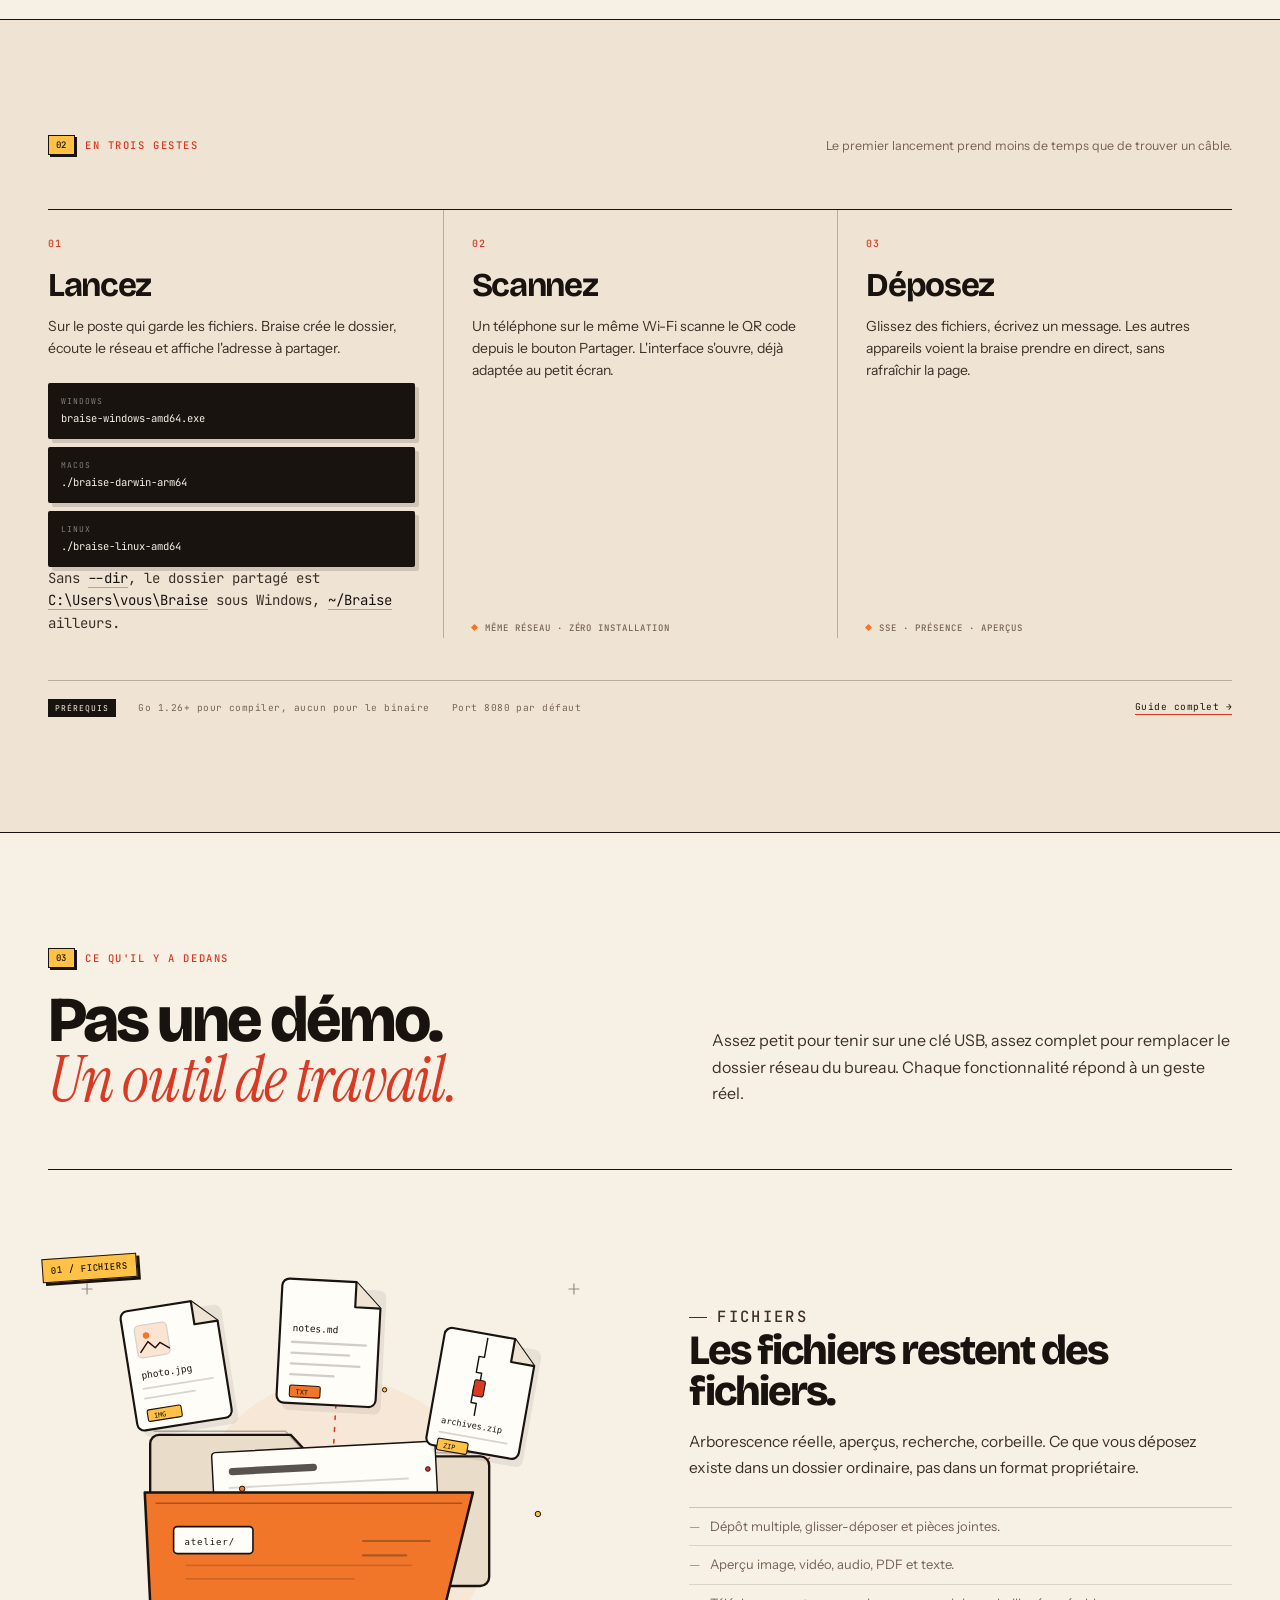
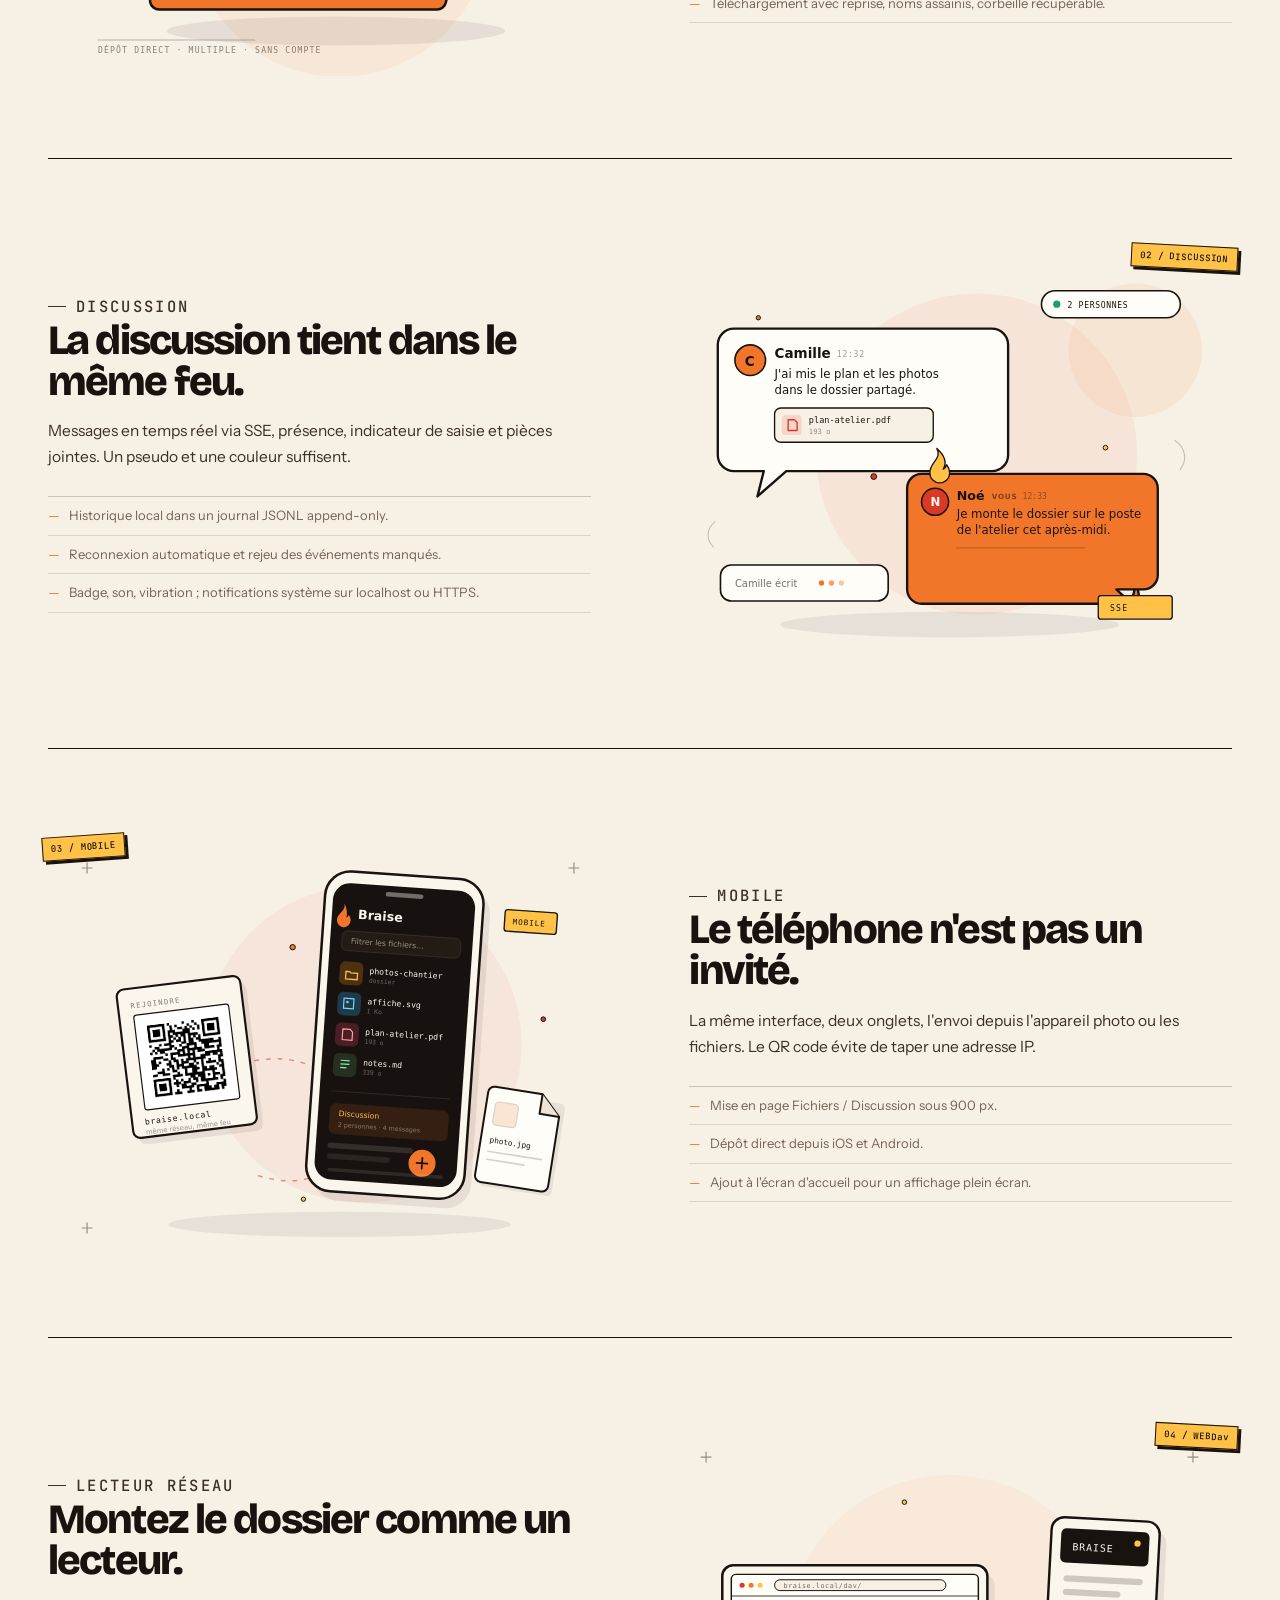
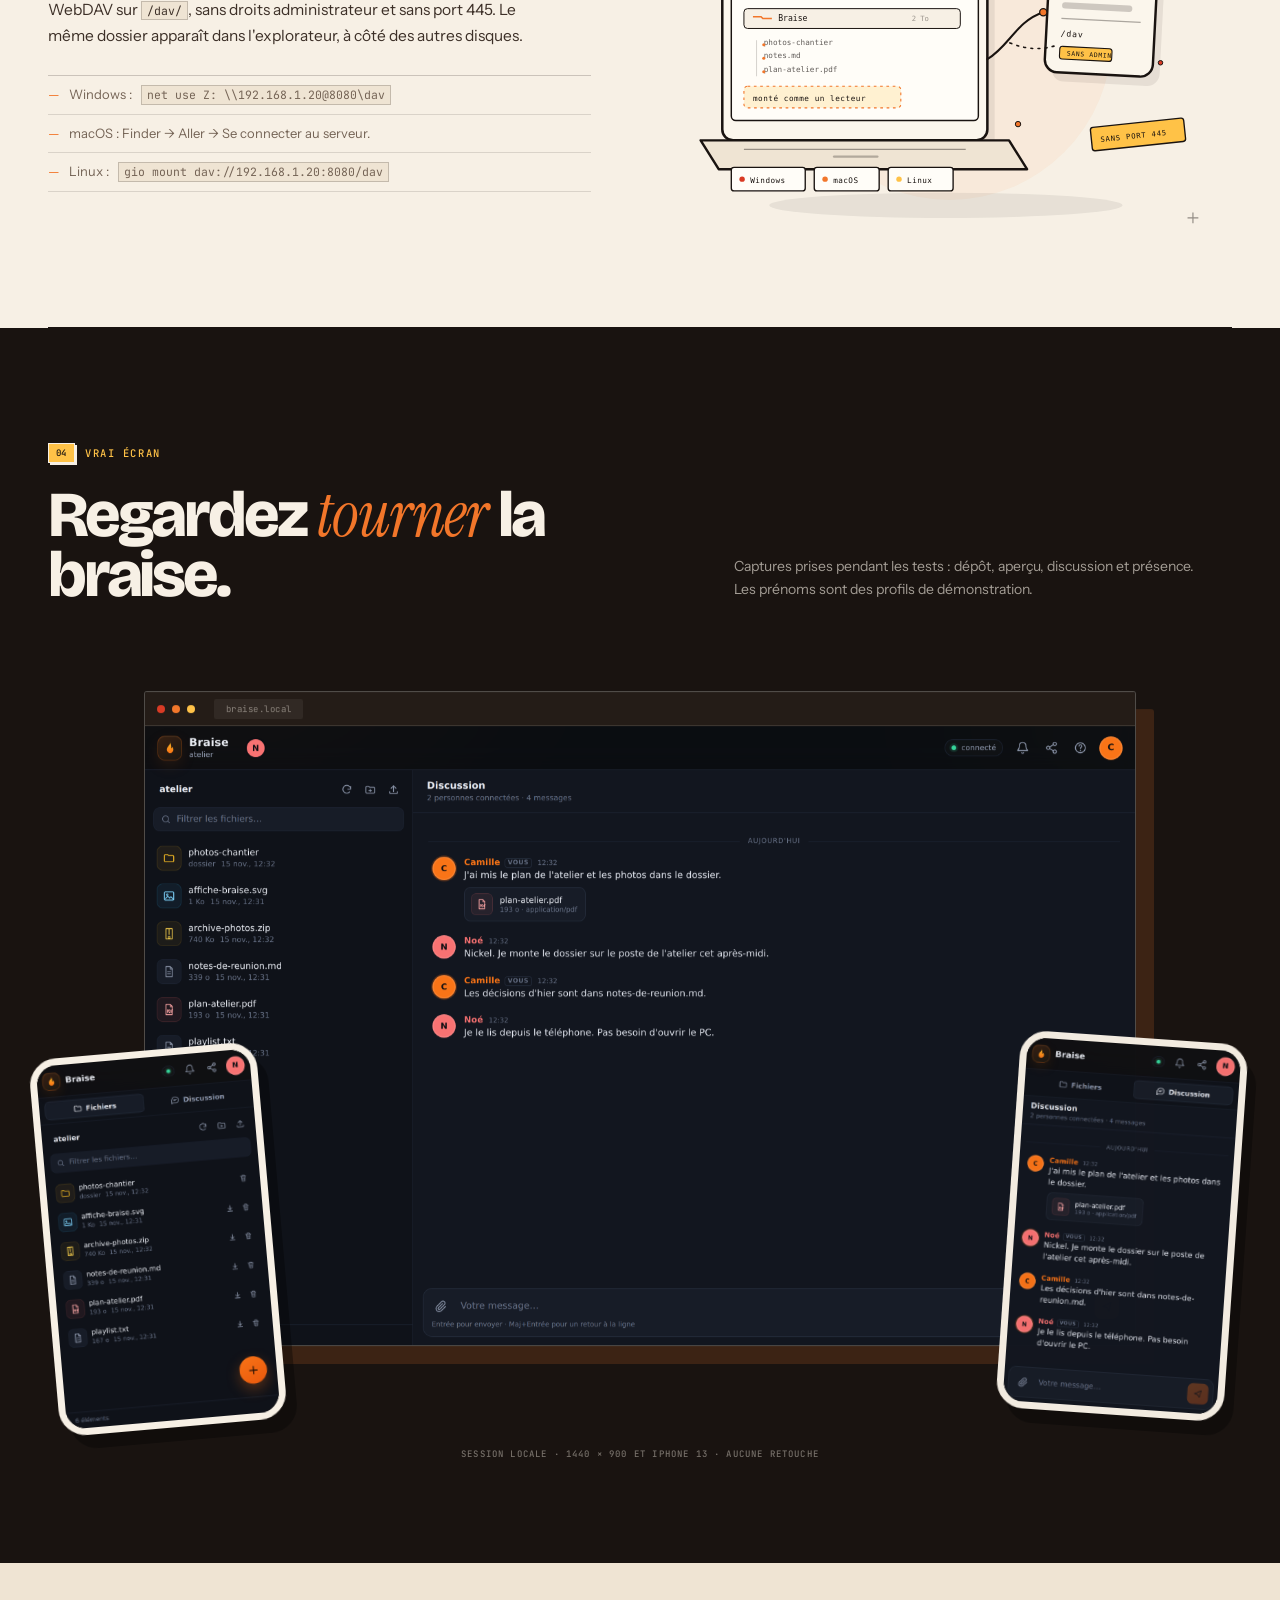
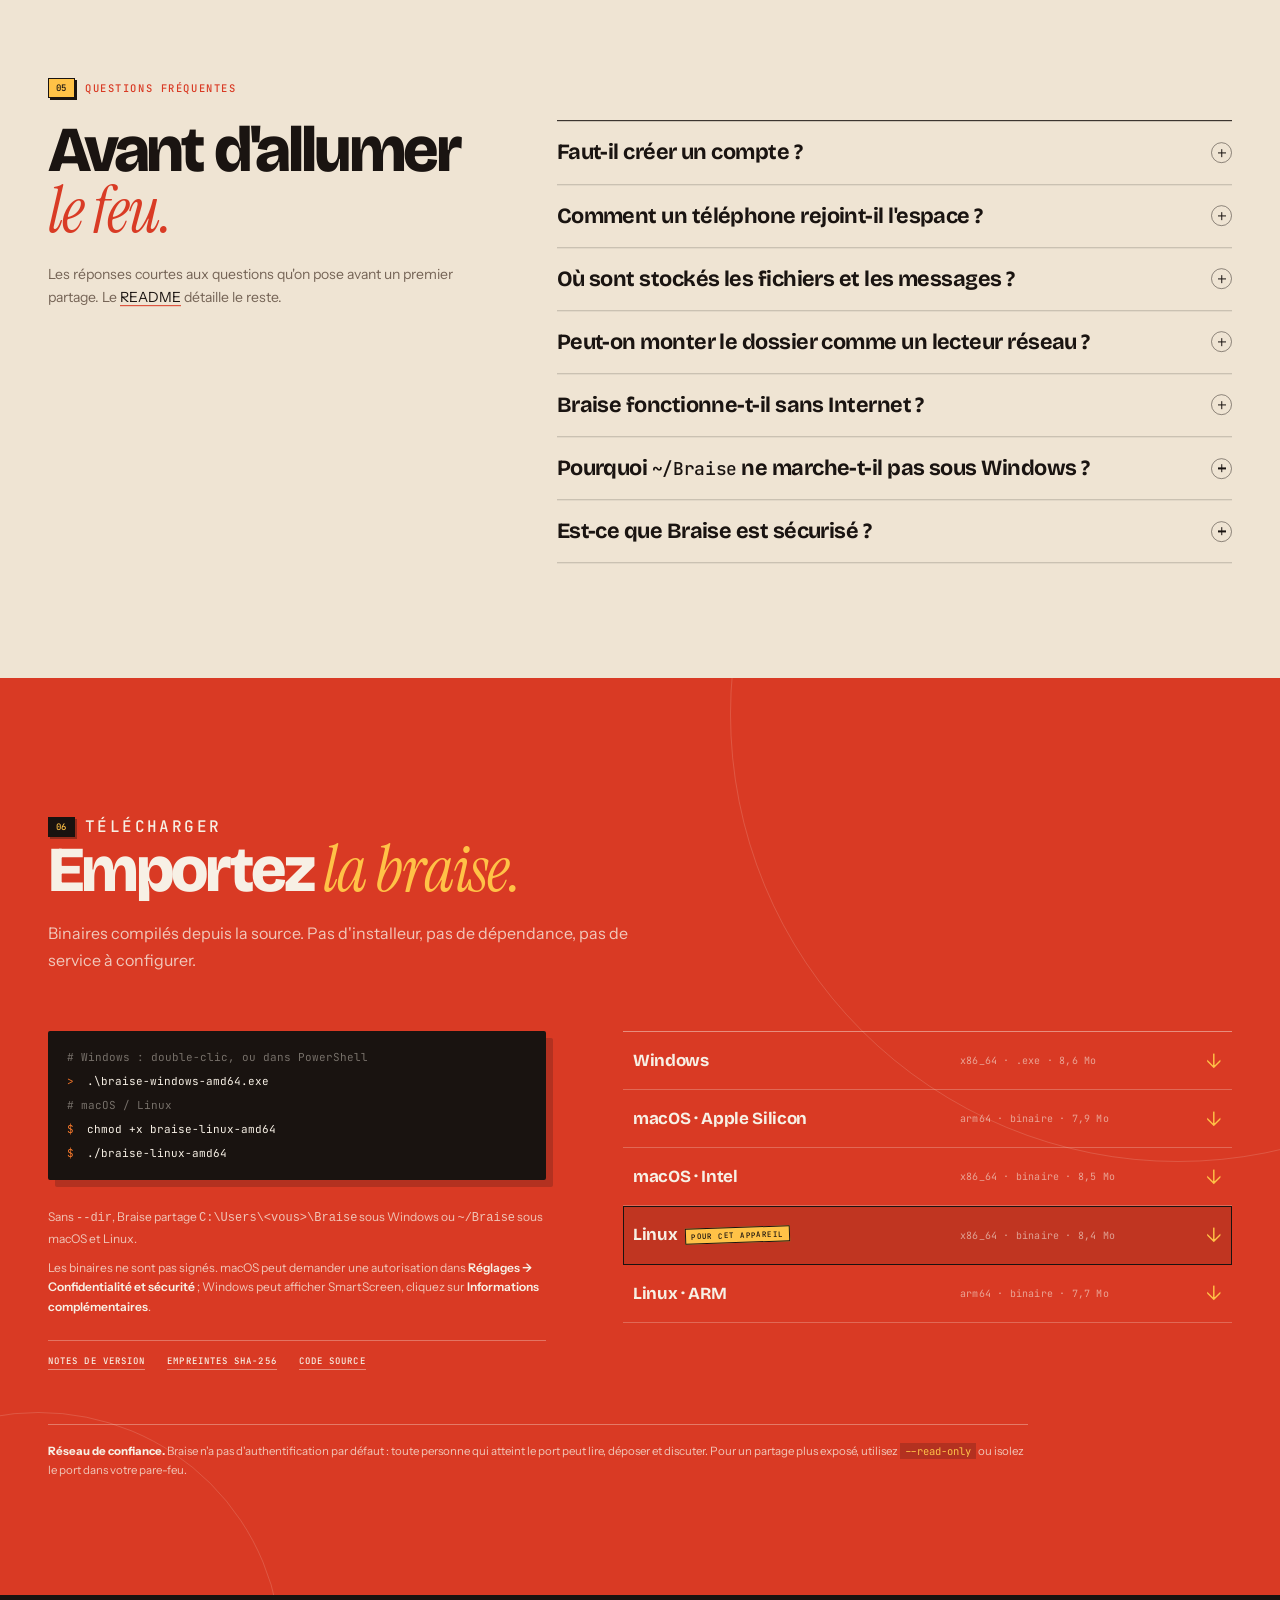
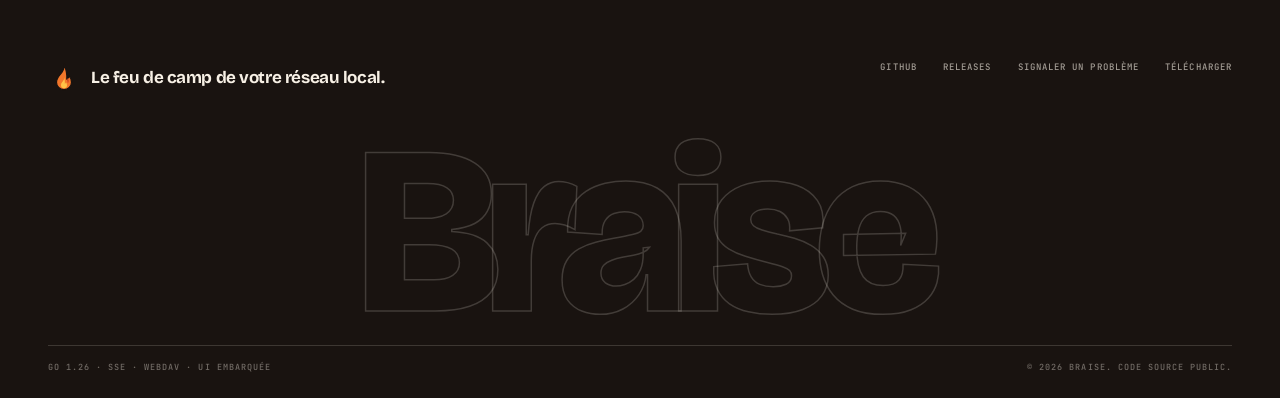
==== commit ce975a64: "Clarifie les chemins et le lancement sous Windows - affiche les commandes Windows, macOS et Linux da" ====
--- a/docs/index.html
+++ b/docs/index.html
@@ -139,6 +139,14 @@
           },
           {
             "@type": "Question",
+            "name": "Pourquoi ~/Braise ne marche-t-il pas sous Windows ?",
+            "acceptedAnswer": {
+              "@type": "Answer",
+              "text": "~ est un raccourci du dossier personnel propre aux shells macOS et Linux. Braise ne l'interprète pas lui-même. Sous Windows, indiquez un chemin réel comme C:\\Braise ou %USERPROFILE%\\Braise, ou omettez --dir : le dossier par défaut sera C:\\Users\\<vous>\\Braise. -/Braise n'est pas valide, et /Braise désigne la racine du disque, pas votre dossier personnel."
+            }
+          },
+          {
+            "@type": "Question",
             "name": "Est-ce que Braise est sécurisé ?",
             "acceptedAnswer": {
               "@type": "Answer",
@@ -291,7 +299,12 @@
             <span class="step-no">01</span>
             <h3>Lancez</h3>
             <p>Sur le poste qui garde les fichiers. Braise crée le dossier, écoute le réseau et affiche l'adresse à partager.</p>
-            <code class="cmd">./braise --dir ~/Braise</code>
+            <div class="cmd-stack">
+              <code class="cmd"><span class="cmd-os">Windows</span>braise-windows-amd64.exe</code>
+              <code class="cmd"><span class="cmd-os">macOS</span>./braise-darwin-arm64</code>
+              <code class="cmd"><span class="cmd-os">Linux</span>./braise-linux-amd64</code>
+            </div>
+            <p class="cmd-note">Sans <code>--dir</code>, le dossier partagé est <code>C:\Users\vous\Braise</code> sous Windows, <code>~/Braise</code> ailleurs.</p>
           </li>
           <li class="step reveal">
             <span class="step-no">02</span>
@@ -488,6 +501,16 @@
 
             <details class="faq-item">
               <summary>
+                <span class="faq-q">Pourquoi <code>~/Braise</code> ne marche-t-il pas sous Windows ?</span>
+                <span class="faq-plus" aria-hidden="true"></span>
+              </summary>
+              <div class="faq-a">
+                <p><code>~</code> est un raccourci du dossier personnel propre aux shells macOS et Linux. Braise ne l'interprète pas lui-même. Sous Windows, indiquez un chemin réel comme <code>C:\Braise</code> ou <code>%USERPROFILE%\Braise</code>, ou omettez <code>--dir</code> : le dossier par défaut sera <code>C:\Users\vous\Braise</code>. <code>-/Braise</code> n'est pas valide, et <code>/Braise</code> désigne la racine du disque, pas votre dossier personnel.</p>
+              </div>
+            </details>
+
+            <details class="faq-item">
+              <summary>
                 <span class="faq-q">Est-ce que Braise est sécurisé ?</span>
                 <span class="faq-plus" aria-hidden="true"></span>
               </summary>
@@ -511,12 +534,16 @@
         <div class="download-grid">
           <div class="download-copy">
             <div class="terminal" aria-label="Commande de lancement">
+              <span class="terminal-line comment"># Windows : double-clic, ou dans PowerShell</span>
+              <span class="terminal-line"><span class="prompt">&gt;</span> .\braise-windows-amd64.exe</span>
+              <span class="terminal-line comment"># macOS / Linux</span>
               <span class="terminal-line"><span class="prompt">$</span> chmod +x braise-linux-amd64</span>
-              <span class="terminal-line"><span class="prompt">$</span> ./braise-linux-amd64 --dir ~/Braise</span>
-              <span class="terminal-line comment"># Windows : braise-windows-amd64.exe --dir C:\Braise</span>
+              <span class="terminal-line"><span class="prompt">$</span> ./braise-linux-amd64</span>
             </div>
 
-            <p class="download-note">Les binaires ne sont pas signés. macOS peut demander une autorisation dans <strong>Réglages → Confidentialité et sécurité</strong> ; Windows peut afficher SmartScreen, cliquez sur <strong>Informations complémentaires</strong>.</p>
+            <p class="download-note">Sans <code>--dir</code>, Braise partage <code>C:\Users\&lt;vous&gt;\Braise</code> sous Windows ou <code>~/Braise</code> sous macOS et Linux.</p>
+
+            <p class="download-note download-note-sub">Les binaires ne sont pas signés. macOS peut demander une autorisation dans <strong>Réglages → Confidentialité et sécurité</strong> ; Windows peut afficher SmartScreen, cliquez sur <strong>Informations complémentaires</strong>.</p>
 
             <div class="download-links">
               <a href="https://github.com/foudroyant/braise/releases/latest" rel="noopener">Notes de version</a>
--- a/docs/styles.css
+++ b/docs/styles.css
@@ -420,6 +420,7 @@
 .section {
   position: relative;
   padding: clamp(72px, 9vw, 124px) 0;
+  scroll-margin-top: 88px;
 }
 
 .section-label {
@@ -575,6 +576,31 @@
   overflow-x: auto;
   white-space: nowrap;
 }
+.cmd-stack {
+  display: grid;
+  gap: 8px;
+  margin-top: 24px;
+}
+.cmd-stack .cmd { margin-top: 0; }
+.cmd-os {
+  display: block;
+  margin-bottom: 4px;
+  font-size: 8px;
+  letter-spacing: .13em;
+  text-transform: uppercase;
+  color: rgba(247, 240, 229, .48);
+}
+.cmd-note {
+  margin: 14px 0 0;
+  font: 400 10px/1.6 var(--mono);
+  color: var(--muted);
+}
+.cmd-note code {
+  font: inherit;
+  color: var(--ink);
+  border-bottom: 1px solid rgba(25, 19, 16, .3);
+  white-space: nowrap;
+}
 .step-tag {
   display: flex;
   align-items: center;
@@ -879,6 +905,11 @@
   letter-spacing: -.025em;
   transition: color .18s;
 }
+.faq-q code {
+  font: 500 .82em var(--mono);
+  letter-spacing: -.02em;
+  white-space: nowrap;
+}
 .faq-item summary:hover .faq-q { color: var(--red); }
 .faq-item summary:focus-visible {
   outline: 2px solid var(--red);
@@ -1016,6 +1047,7 @@
   color: rgba(247, 240, 229, .76);
 }
 .download-note strong { color: var(--paper); font-weight: 600; }
+.download-note-sub { margin-top: 10px; }
 
 .download-links {
   display: flex;
@@ -1220,6 +1252,7 @@
 
 @media (max-width: 700px) {
   body { font-size: 16px; }
+  .section { scroll-margin-top: 76px; }
   .topbar-inner { height: 64px; gap: 14px; }
   .brand img { width: 33px; height: 33px; }
   .brand-name { font-size: 21px; }
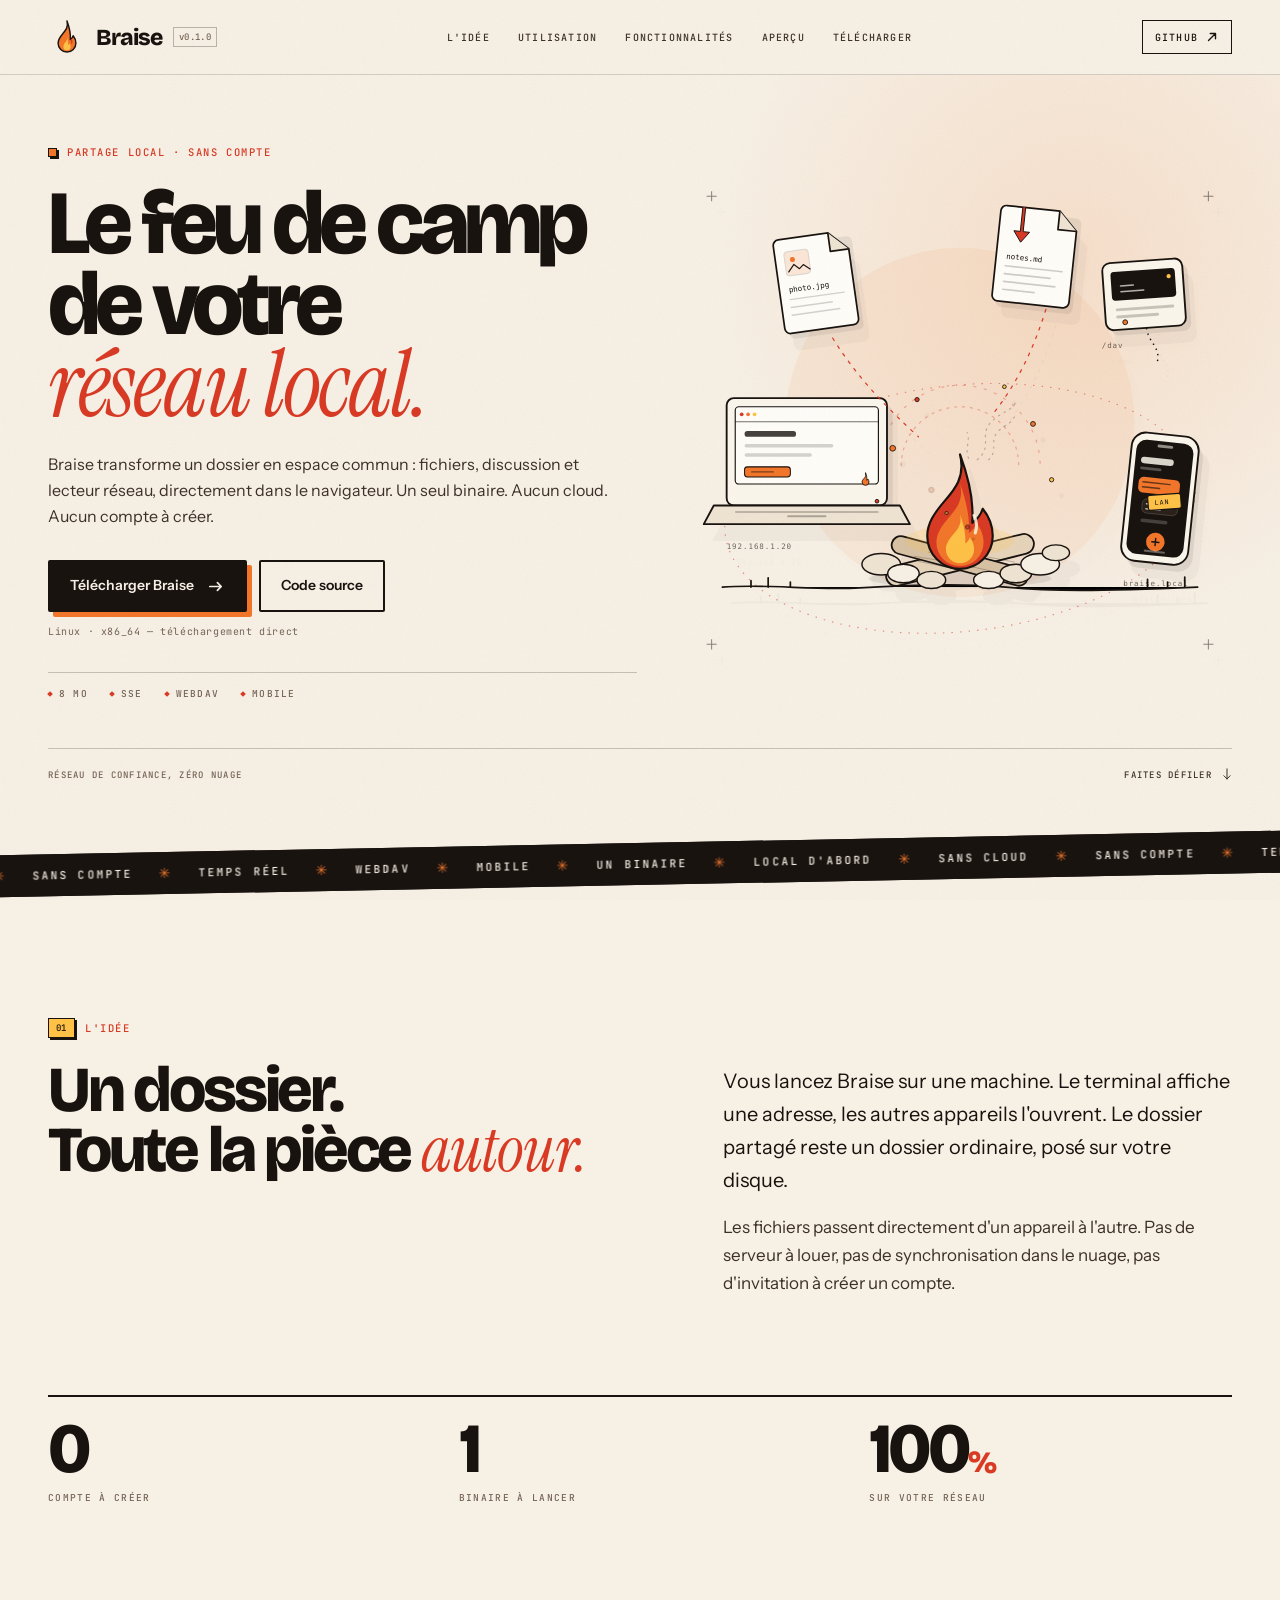
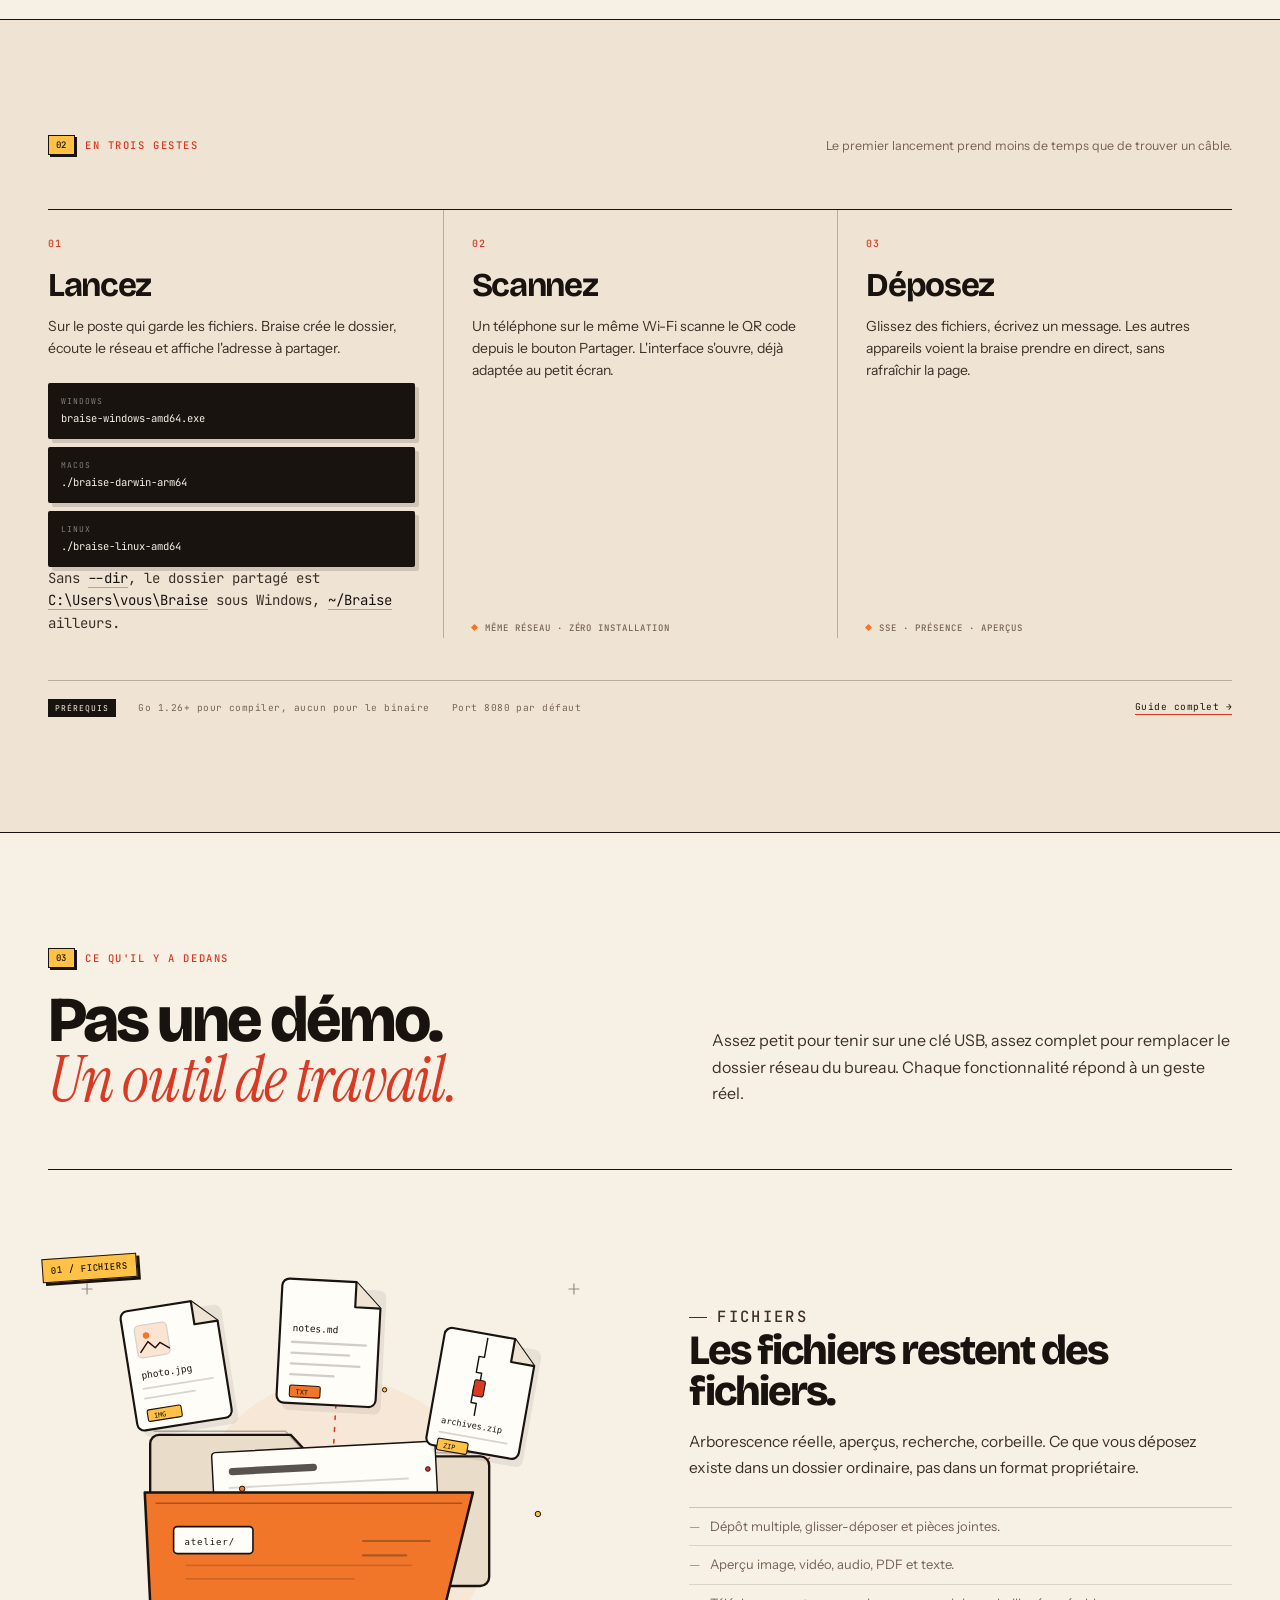
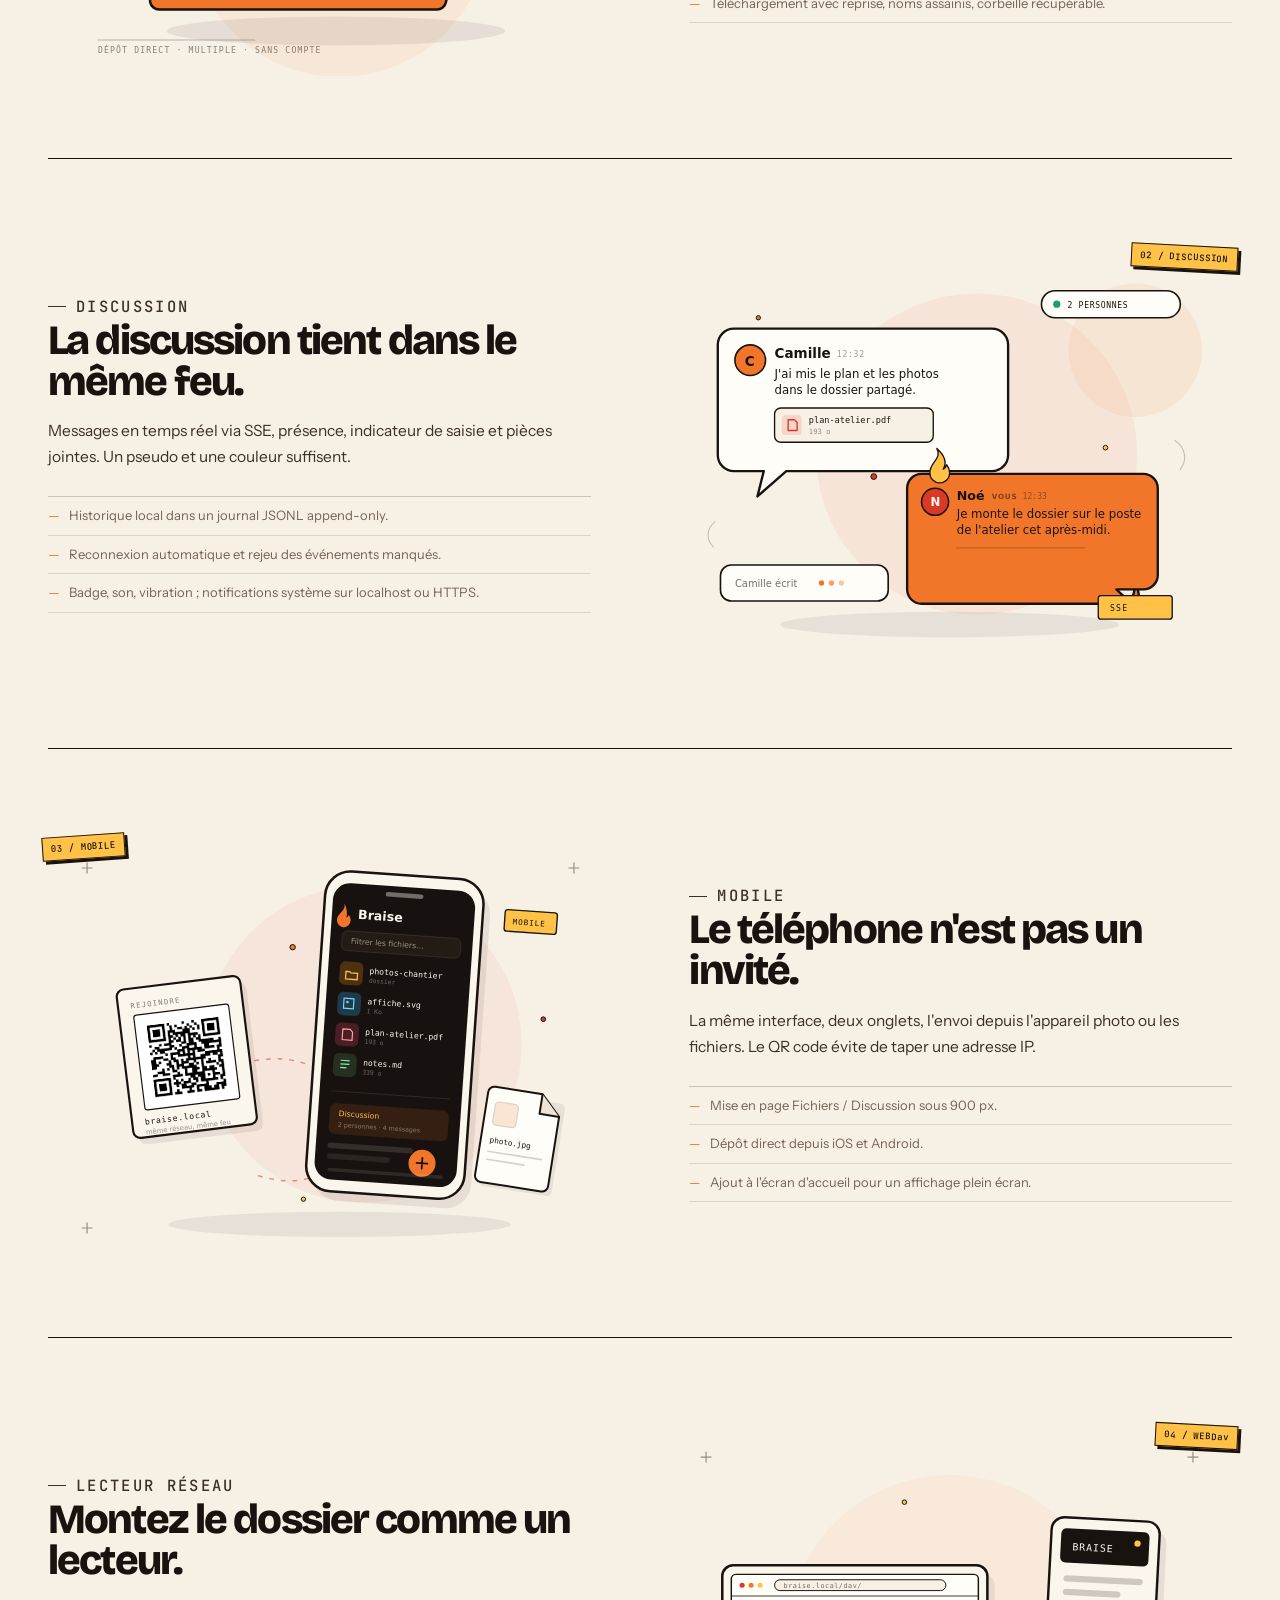
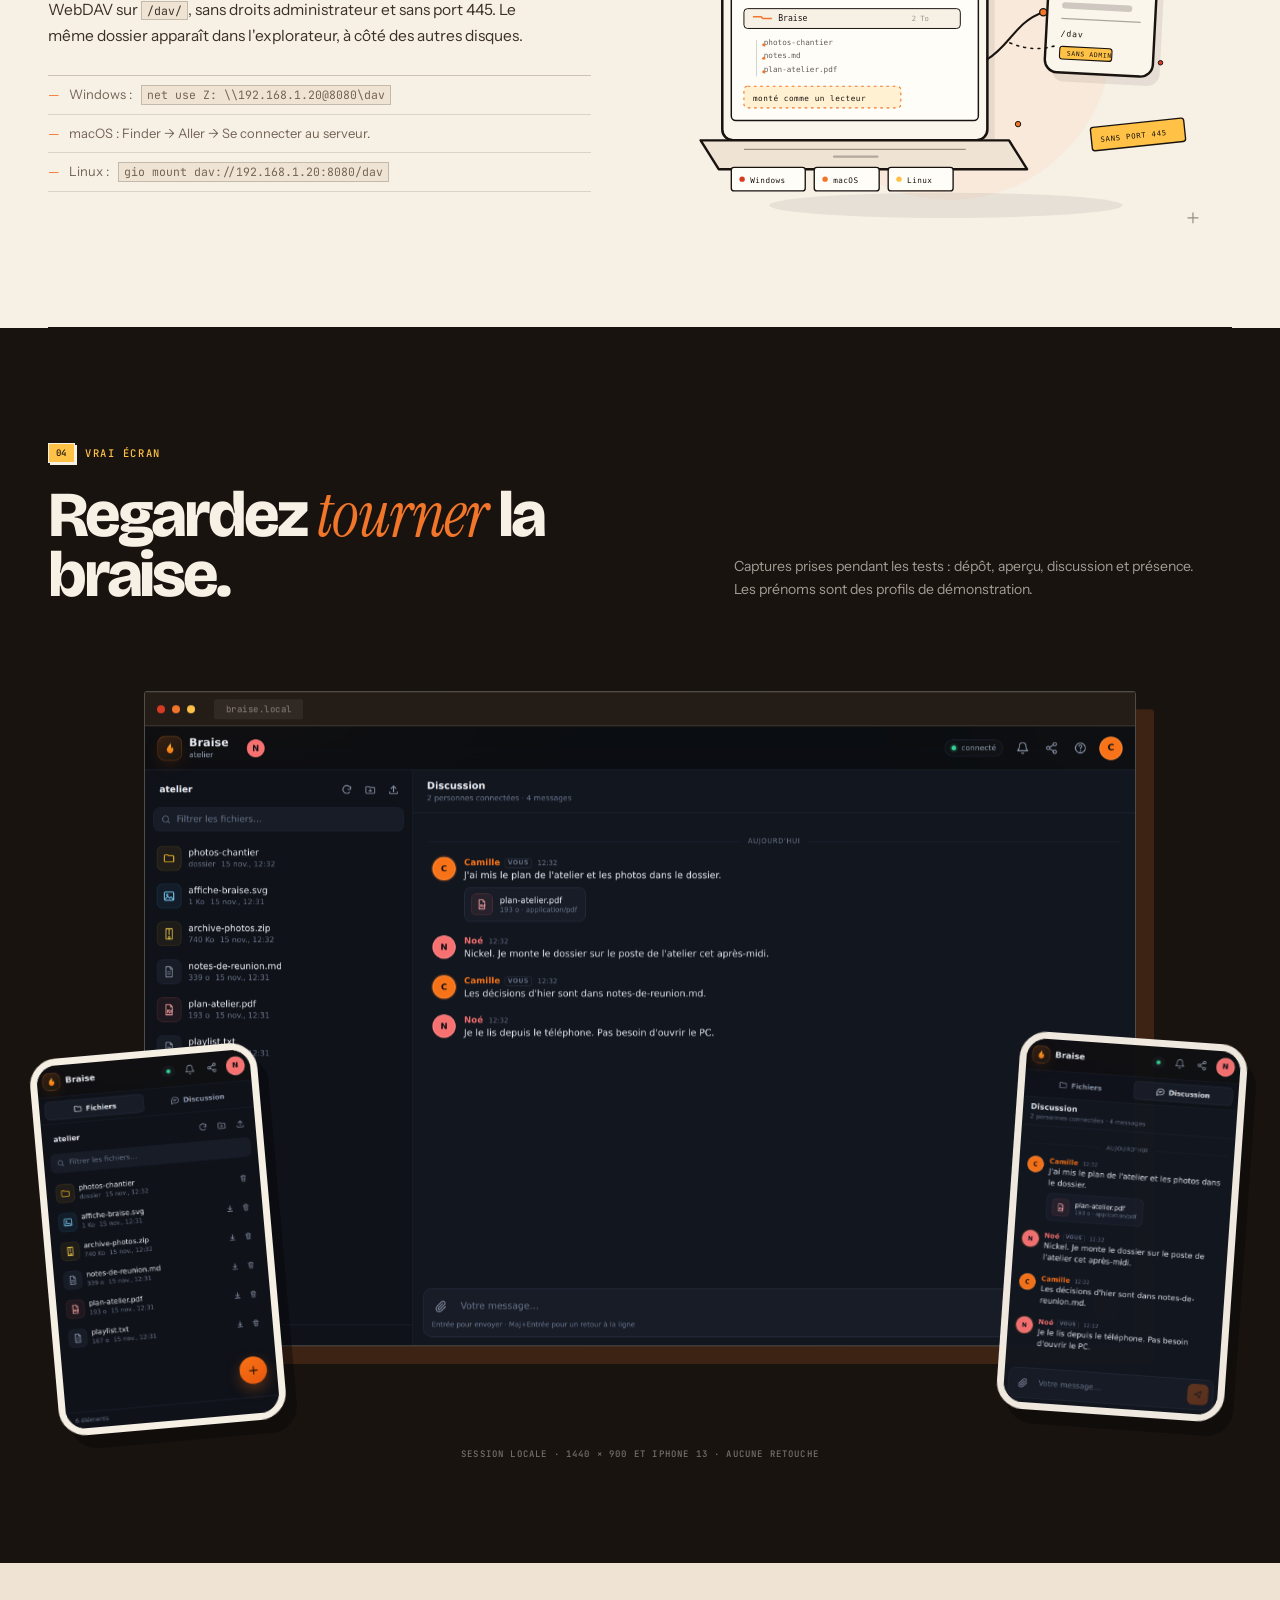
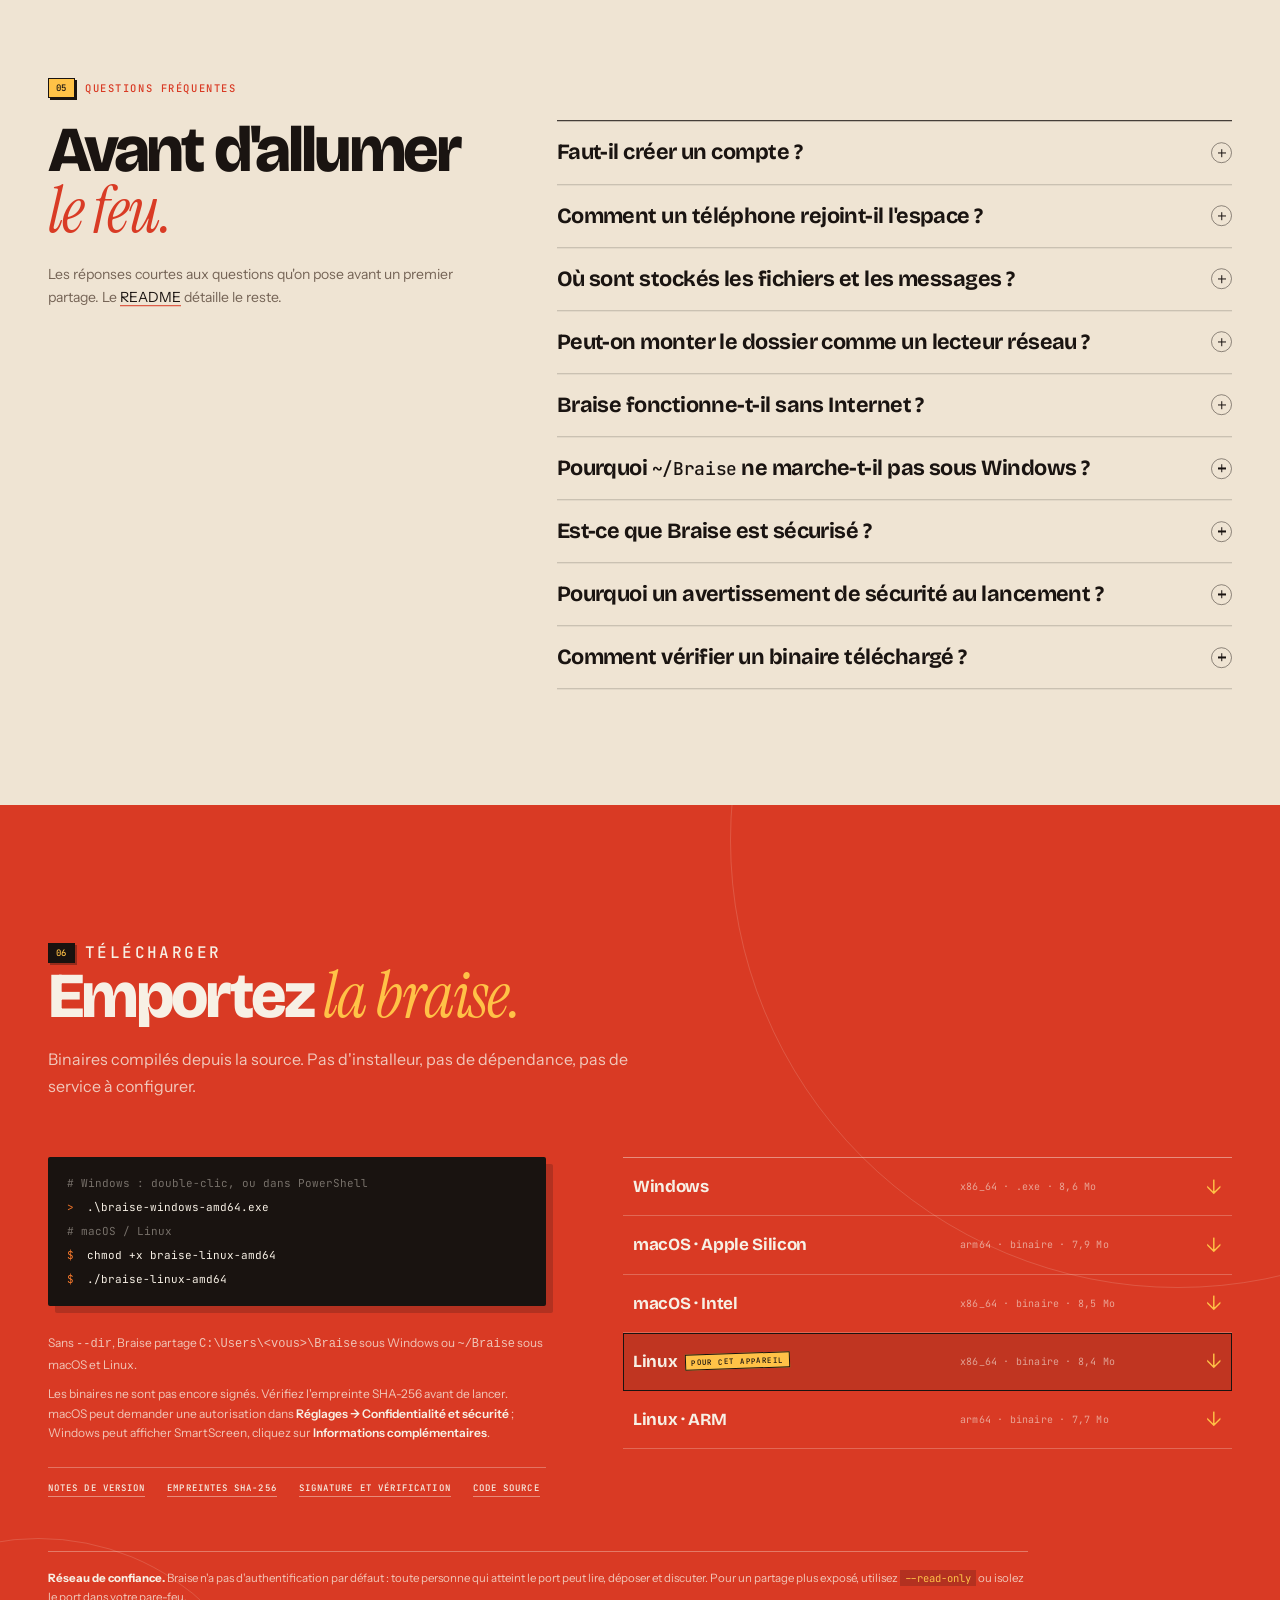
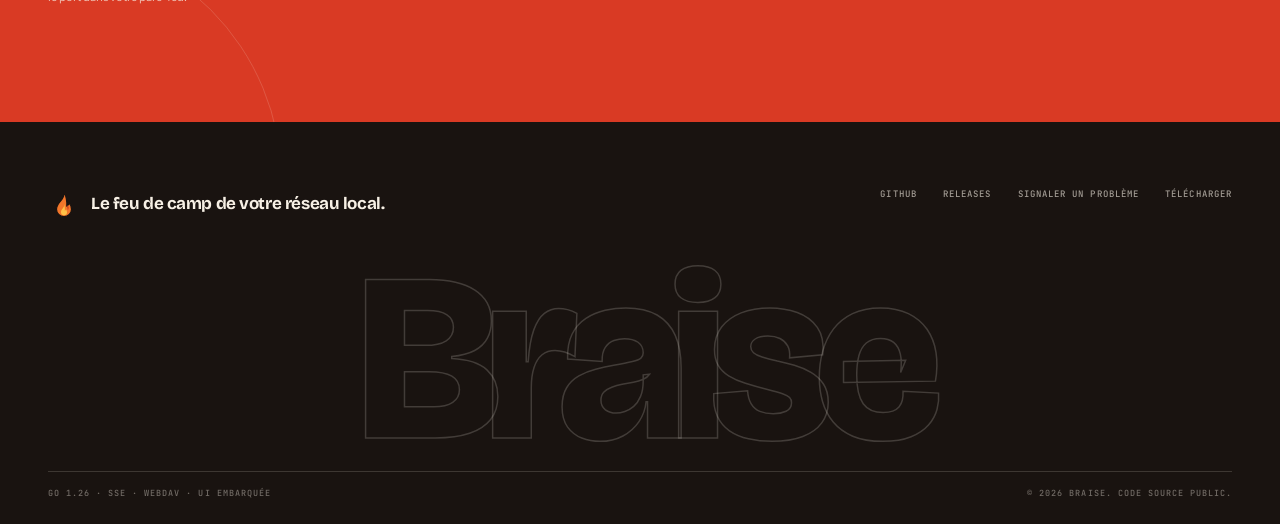
==== commit 3b07219a: "Documente la signature des binaires et la vérification des empreintes" ====
--- a/docs/index.html
+++ b/docs/index.html
@@ -152,6 +152,22 @@
               "@type": "Answer",
               "text": "Braise est conçu pour un réseau de confiance : il n'y a pas d'authentification par défaut. Utilisez --read-only ou le pare-feu pour un partage plus exposé, et ne l'ouvrez pas directement sur Internet."
             }
+          },
+          {
+            "@type": "Question",
+            "name": "Pourquoi un avertissement de sécurité au lancement ?",
+            "acceptedAnswer": {
+              "@type": "Answer",
+              "text": "Les binaires de Braise ne sont pas encore signés. Windows SmartScreen et macOS Gatekeeper signalent donc un éditeur non identifié. Ce n'est pas la preuve d'un virus : vérifiez l'empreinte SHA-256 avant de lancer, ou compilez depuis la source. Pour continuer : Windows → Informations complémentaires → Exécuter quand même ; macOS → clic droit → Ouvrir, ou Réglages → Confidentialité et sécurité → Ouvrir quand même. Ne désactivez pas la protection globale du système."
+            }
+          },
+          {
+            "@type": "Question",
+            "name": "Comment vérifier un binaire téléchargé ?",
+            "acceptedAnswer": {
+              "@type": "Answer",
+              "text": "Téléchargez checksums.txt à côté du binaire, puis calculez l'empreinte SHA-256 : Get-FileHash sous Windows, shasum -a 256 sous macOS, sha256sum sous Linux. Elle doit correspondre exactement à la ligne du fichier. La procédure complète et la politique de signature sont dans SIGNING.md."
+            }
           }
         ]
       }
@@ -518,6 +534,26 @@
                 <p>Braise est conçu pour un réseau de confiance : il n'y a pas d'authentification par défaut. Utilisez <code>--read-only</code> ou le pare-feu pour un partage plus exposé, et ne l'ouvrez pas directement sur Internet.</p>
               </div>
             </details>
+
+            <details class="faq-item">
+              <summary>
+                <span class="faq-q">Pourquoi un avertissement de sécurité au lancement ?</span>
+                <span class="faq-plus" aria-hidden="true"></span>
+              </summary>
+              <div class="faq-a">
+                <p>Les binaires de Braise ne sont pas encore signés. Windows SmartScreen et macOS Gatekeeper signalent donc un éditeur non identifié. Ce n'est pas la preuve d'un virus : vérifiez l'empreinte SHA-256 avant de lancer, ou compilez depuis la source. Pour continuer : Windows → <strong>Informations complémentaires</strong> → <strong>Exécuter quand même</strong> ; macOS → clic droit → <strong>Ouvrir</strong>, ou <strong>Réglages → Confidentialité et sécurité → Ouvrir quand même</strong>. Ne désactivez pas la protection globale du système.</p>
+              </div>
+            </details>
+
+            <details class="faq-item">
+              <summary>
+                <span class="faq-q">Comment vérifier un binaire téléchargé ?</span>
+                <span class="faq-plus" aria-hidden="true"></span>
+              </summary>
+              <div class="faq-a">
+                <p>Téléchargez <code>checksums.txt</code> à côté du binaire, puis calculez l'empreinte SHA-256 : <code>Get-FileHash</code> sous Windows, <code>shasum -a 256</code> sous macOS, <code>sha256sum</code> sous Linux. Elle doit correspondre exactement à la ligne du fichier. La procédure complète et la politique de signature sont dans <a href="https://github.com/foudroyant/braise/blob/main/SIGNING.md">SIGNING.md</a>.</p>
+              </div>
+            </details>
           </div>
         </div>
       </div>
@@ -543,11 +579,12 @@
 
             <p class="download-note">Sans <code>--dir</code>, Braise partage <code>C:\Users\&lt;vous&gt;\Braise</code> sous Windows ou <code>~/Braise</code> sous macOS et Linux.</p>
 
-            <p class="download-note download-note-sub">Les binaires ne sont pas signés. macOS peut demander une autorisation dans <strong>Réglages → Confidentialité et sécurité</strong> ; Windows peut afficher SmartScreen, cliquez sur <strong>Informations complémentaires</strong>.</p>
+            <p class="download-note download-note-sub">Les binaires ne sont pas encore signés. Vérifiez l'empreinte SHA-256 avant de lancer. macOS peut demander une autorisation dans <strong>Réglages → Confidentialité et sécurité</strong> ; Windows peut afficher SmartScreen, cliquez sur <strong>Informations complémentaires</strong>.</p>
 
             <div class="download-links">
               <a href="https://github.com/foudroyant/braise/releases/latest" rel="noopener">Notes de version</a>
               <a href="https://github.com/foudroyant/braise/releases/latest/download/checksums.txt" rel="noopener">Empreintes SHA-256</a>
+              <a href="https://github.com/foudroyant/braise/blob/main/SIGNING.md" rel="noopener">Signature et vérification</a>
               <a href="https://github.com/foudroyant/braise" rel="noopener">Code source</a>
             </div>
           </div>
--- a/docs/styles.css
+++ b/docs/styles.css
@@ -954,6 +954,12 @@
   color: var(--ink-soft);
 }
 .faq-a strong { color: var(--ink); font-weight: 600; }
+.faq-a a {
+  color: var(--ink);
+  text-decoration-color: var(--red);
+  text-underline-offset: 3px;
+}
+.faq-a a:hover { color: var(--red); }
 .faq-a code {
   font: 400 11px var(--mono);
   background: var(--paper);
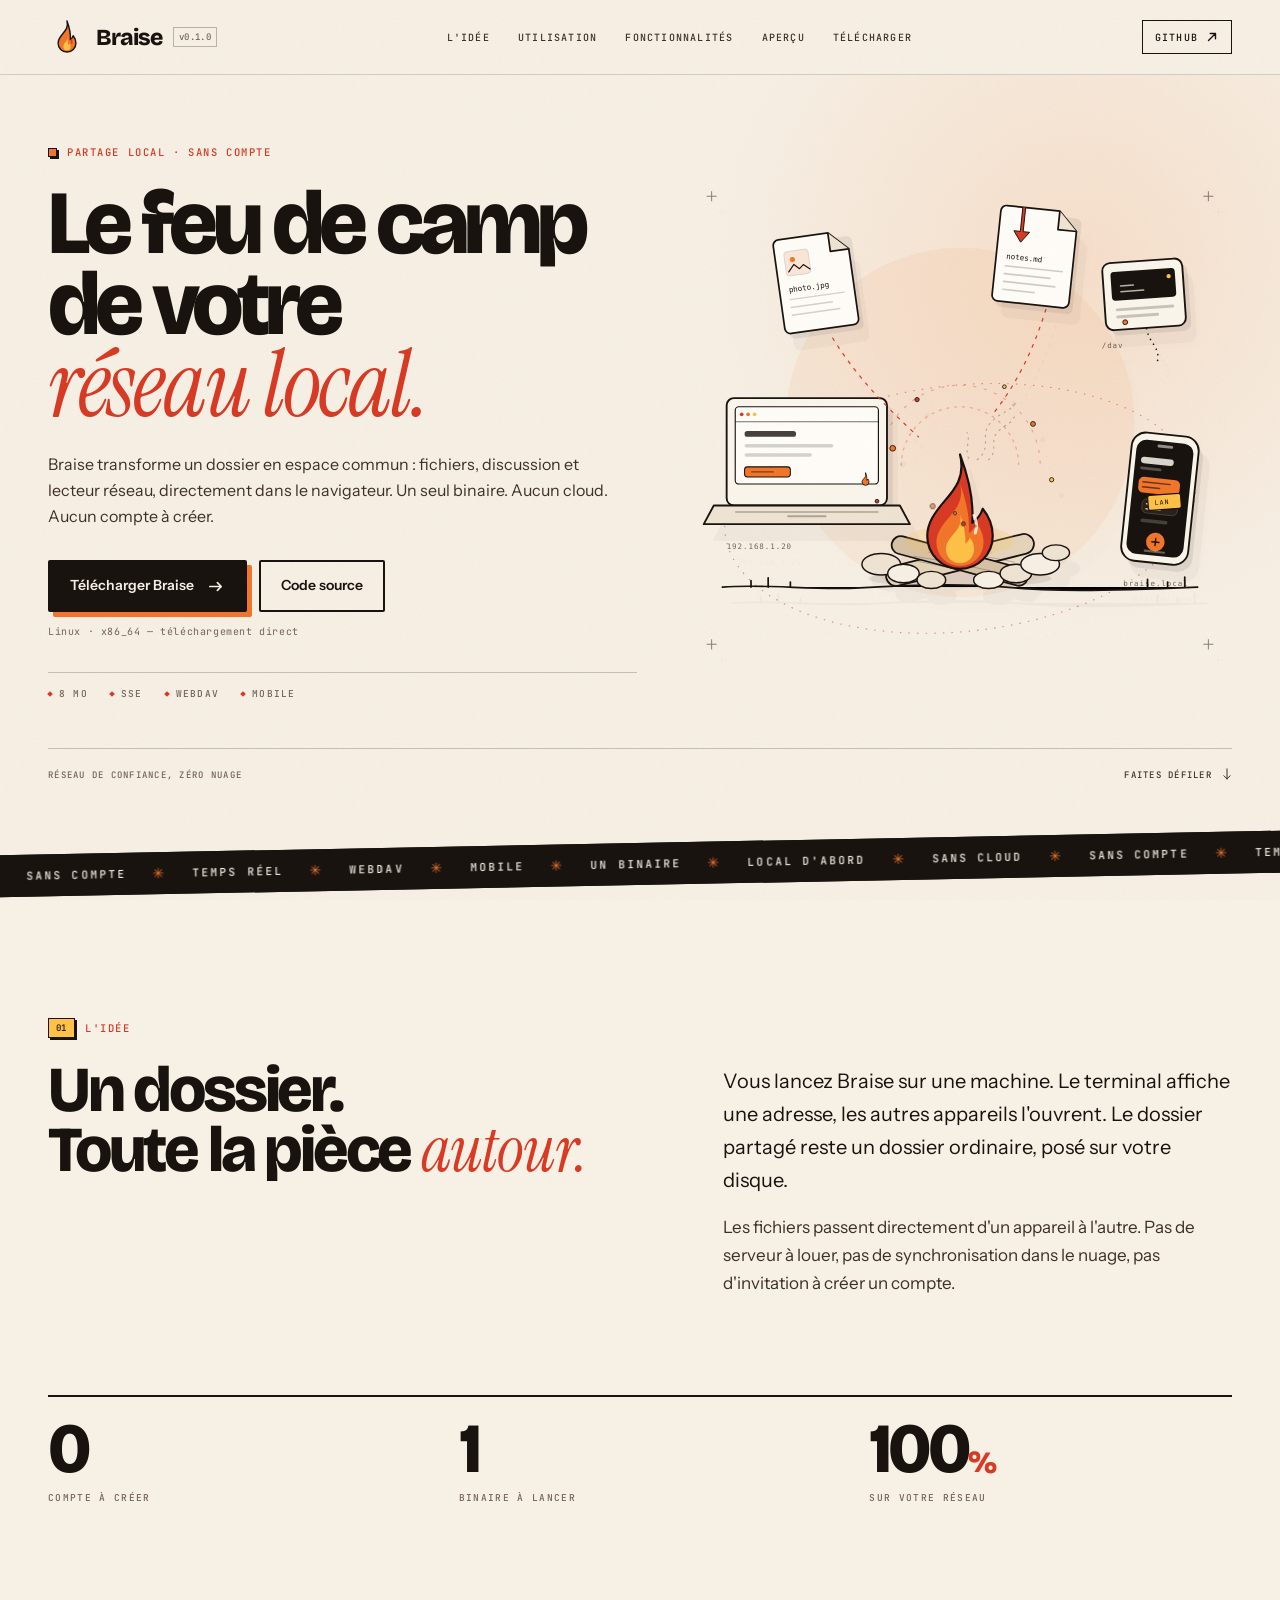
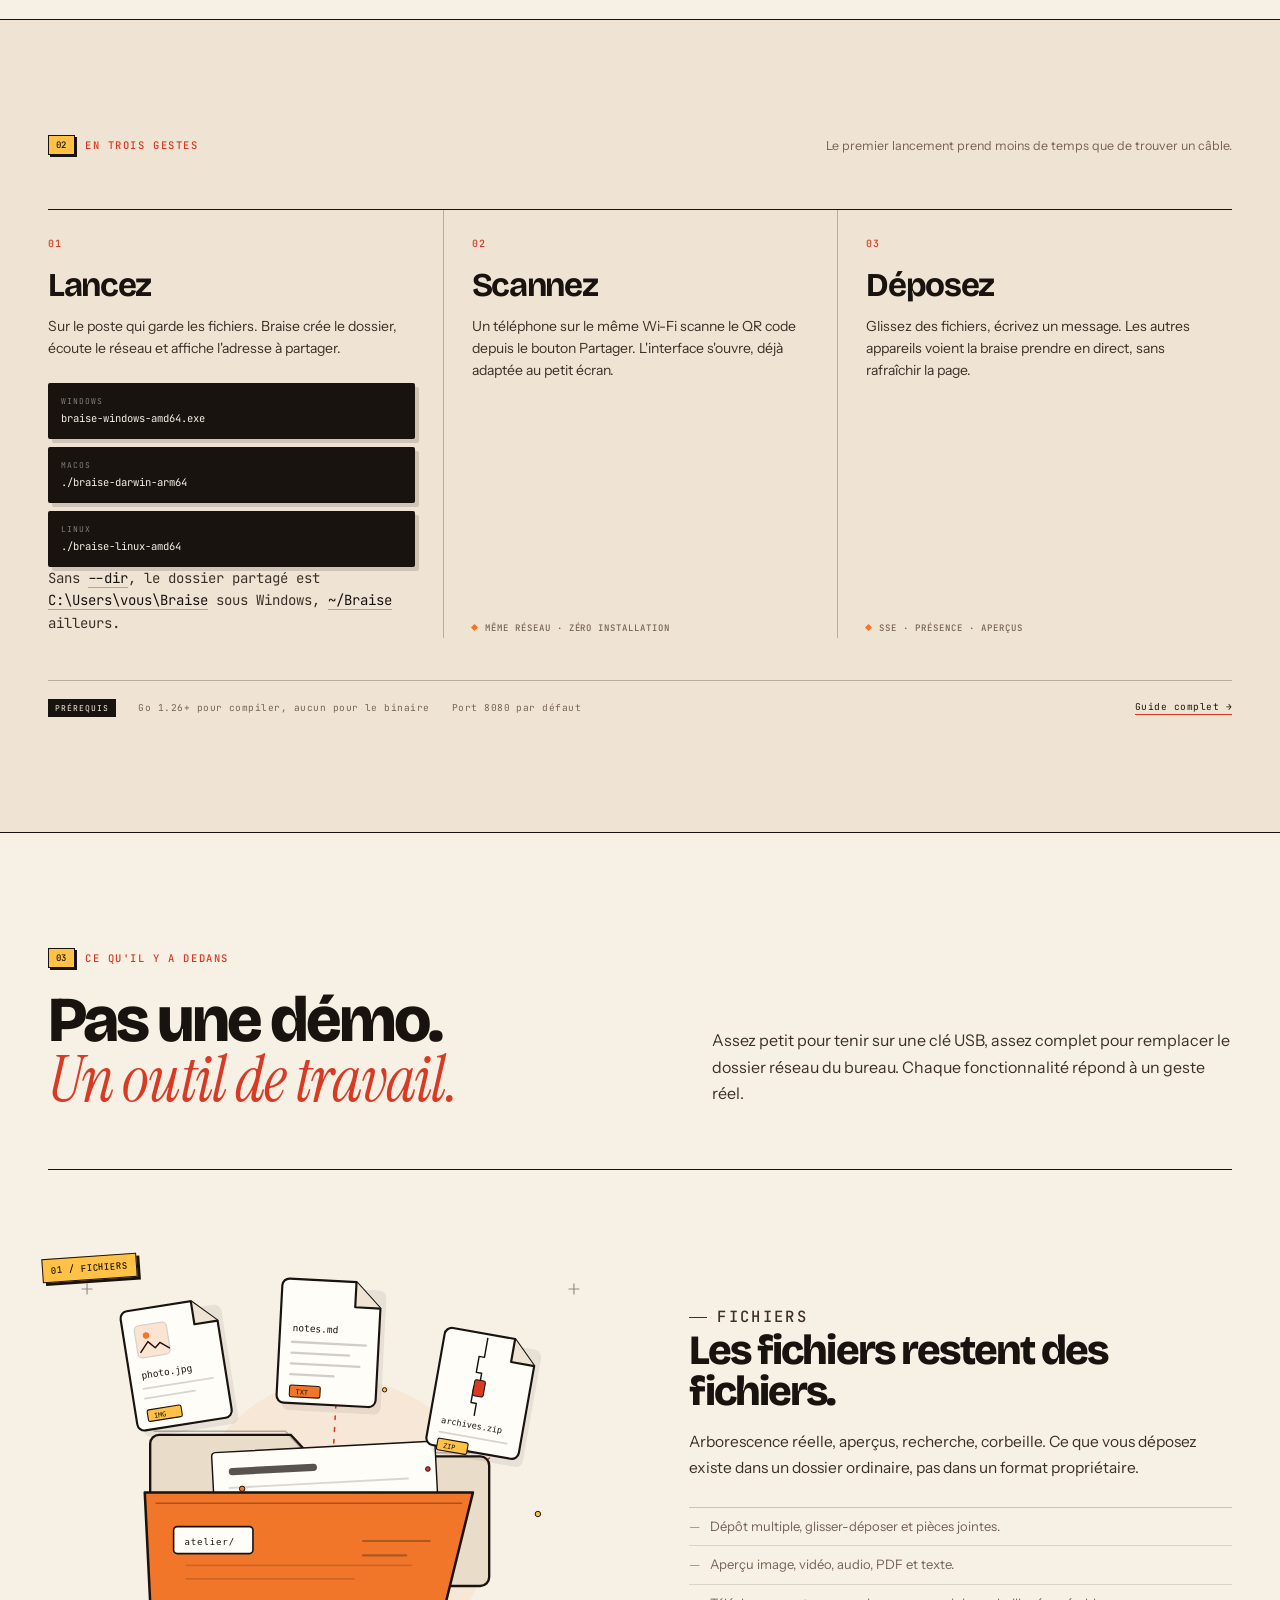
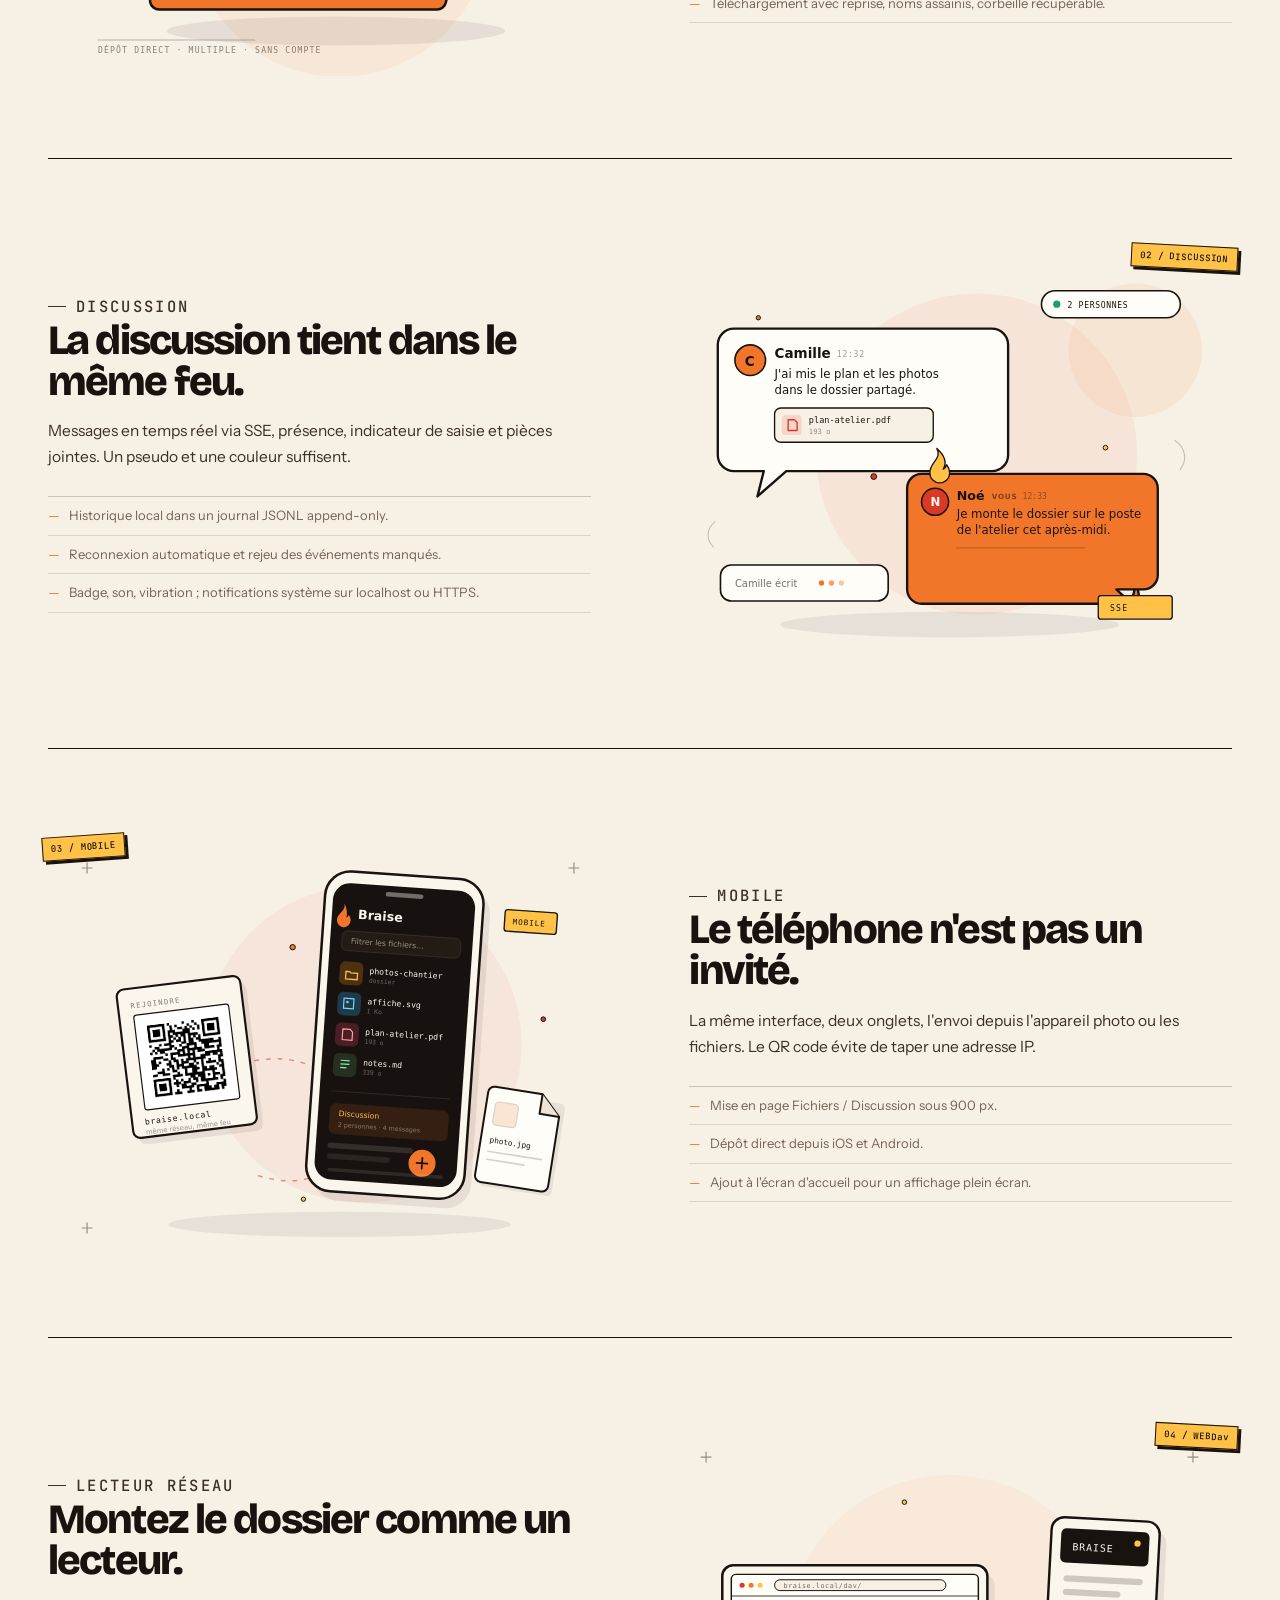
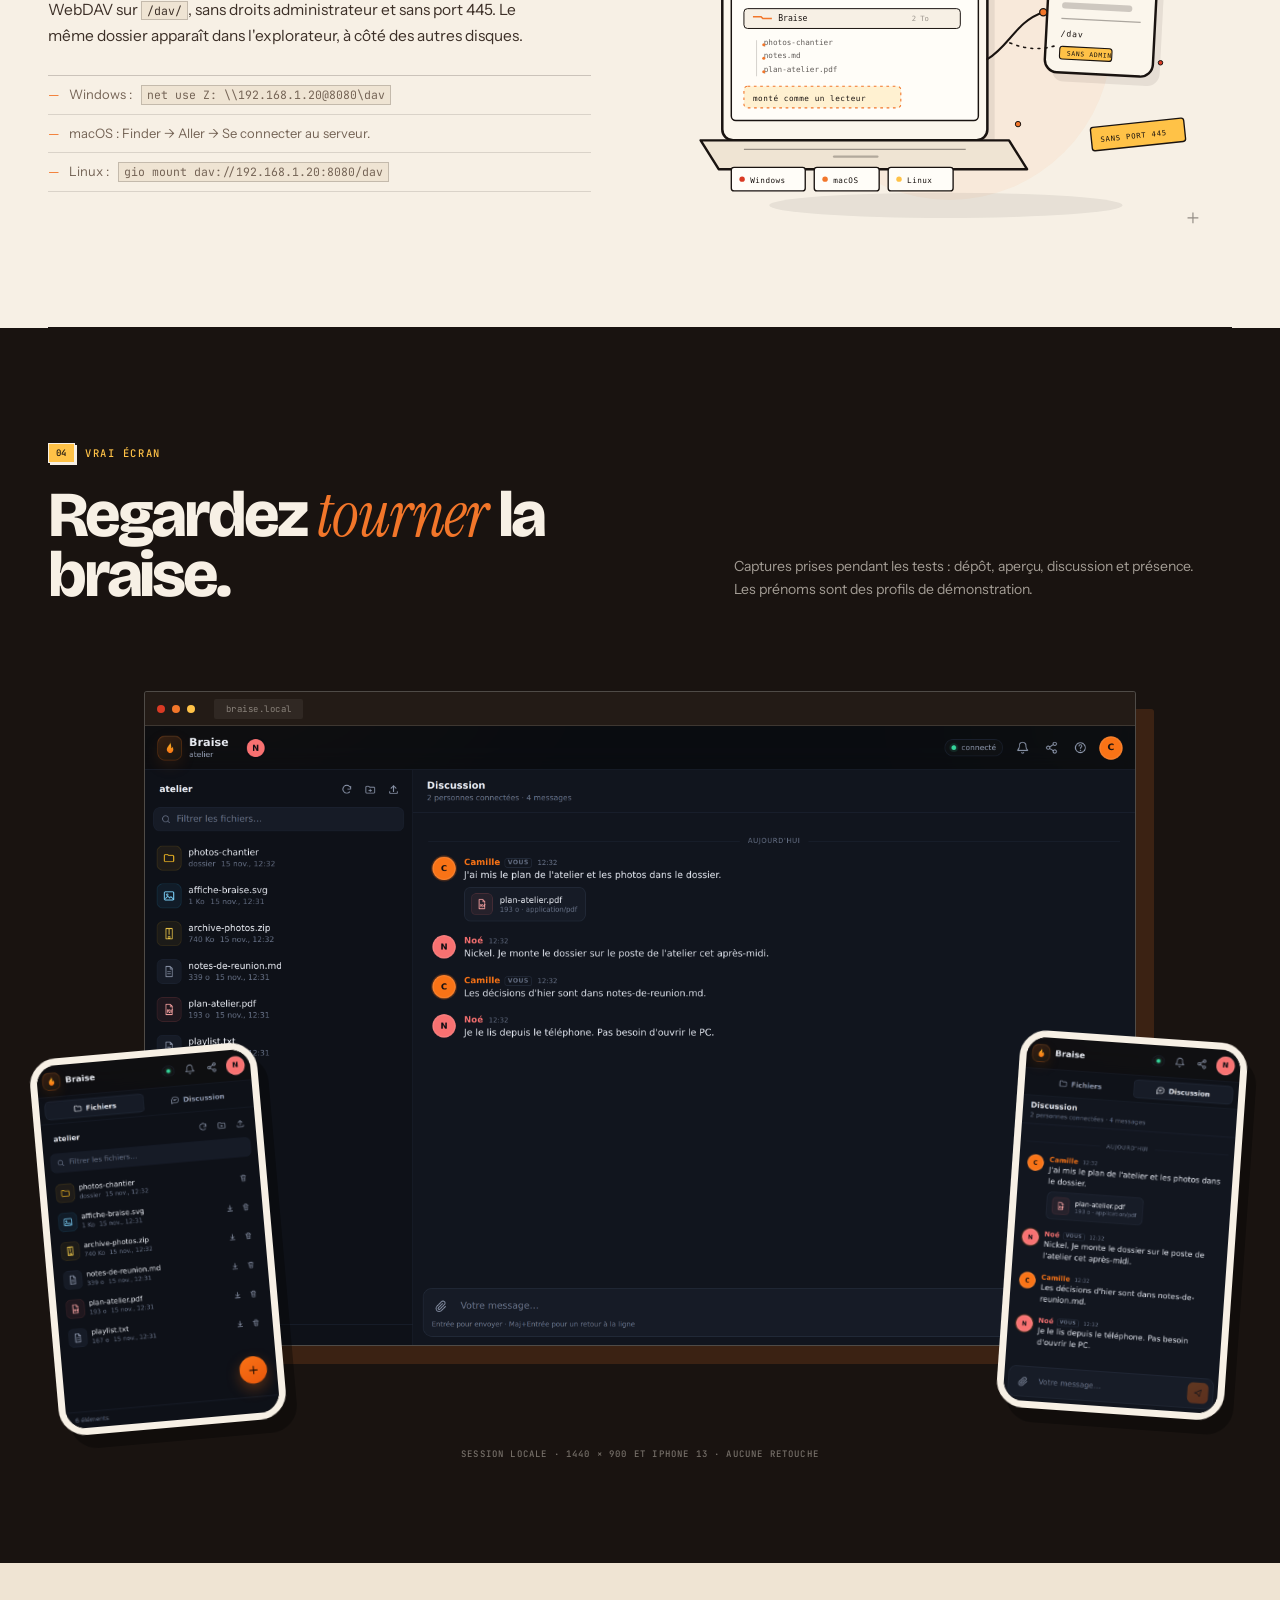
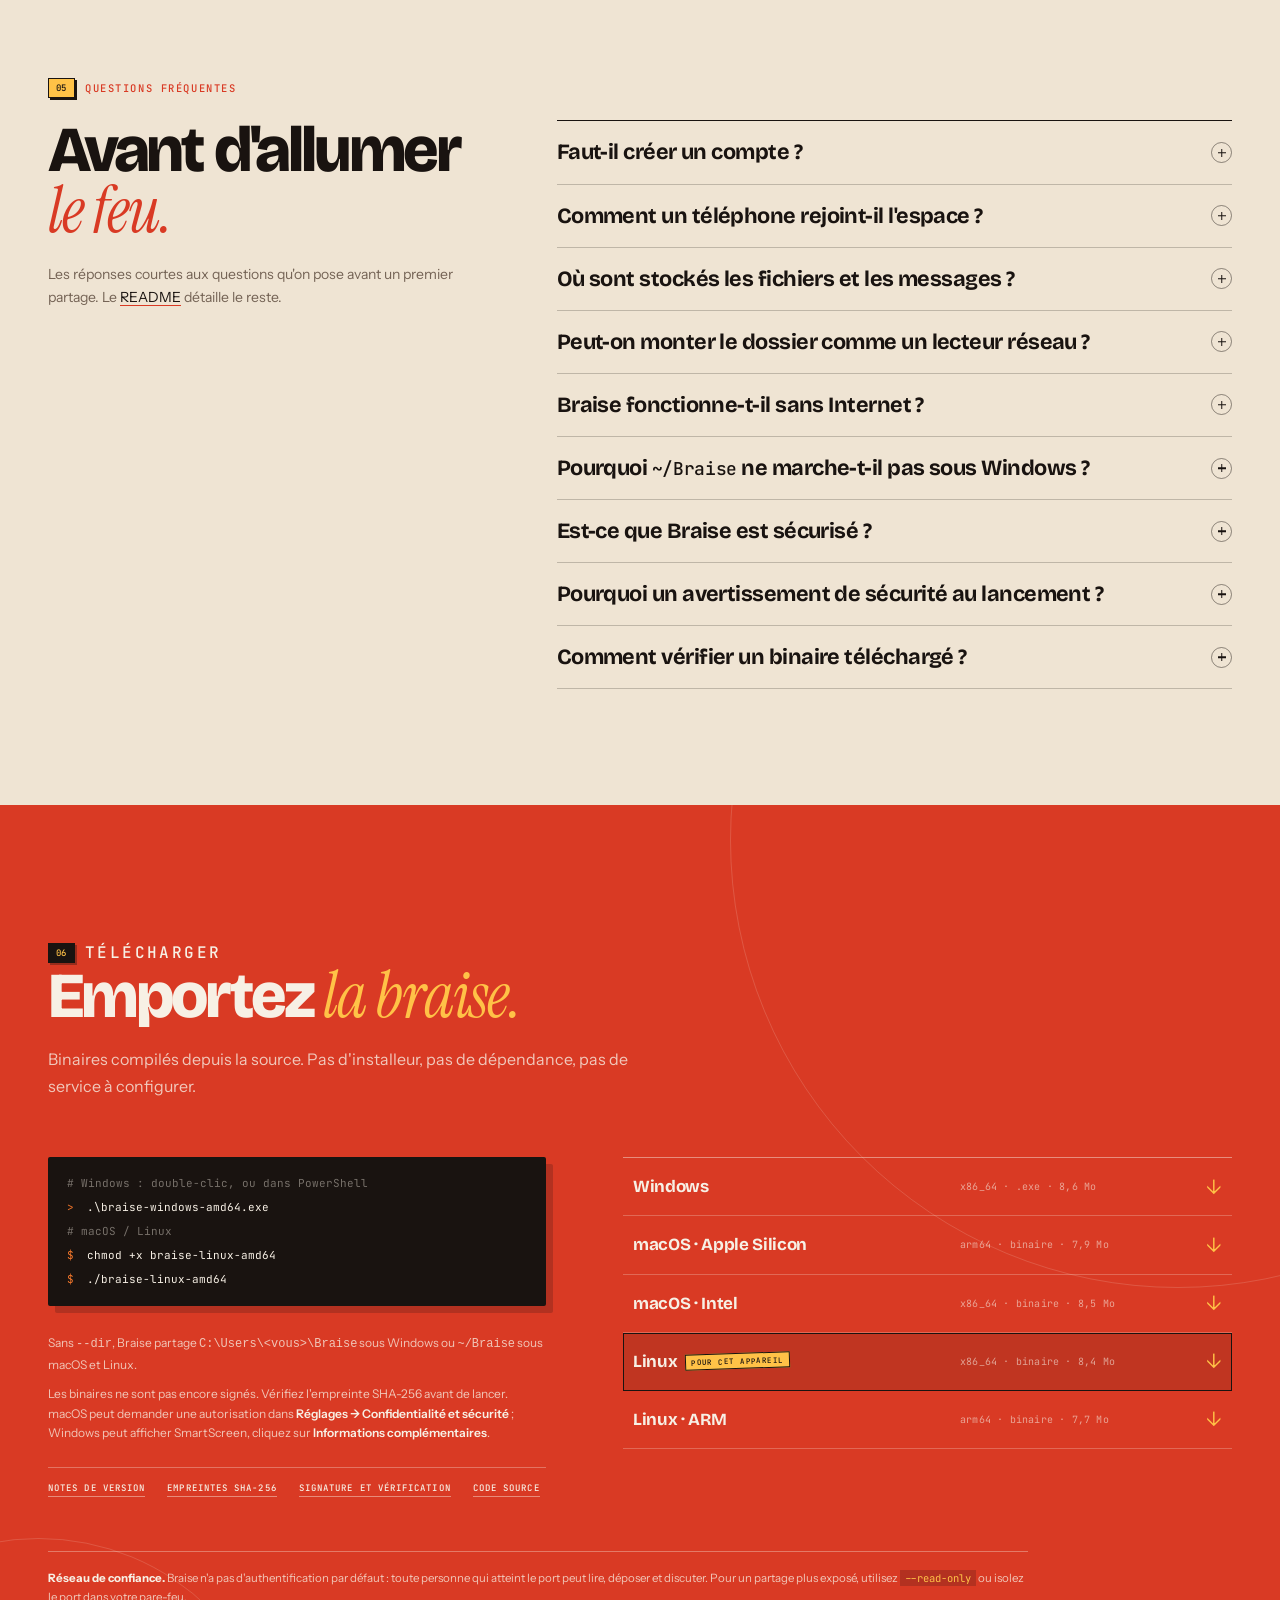
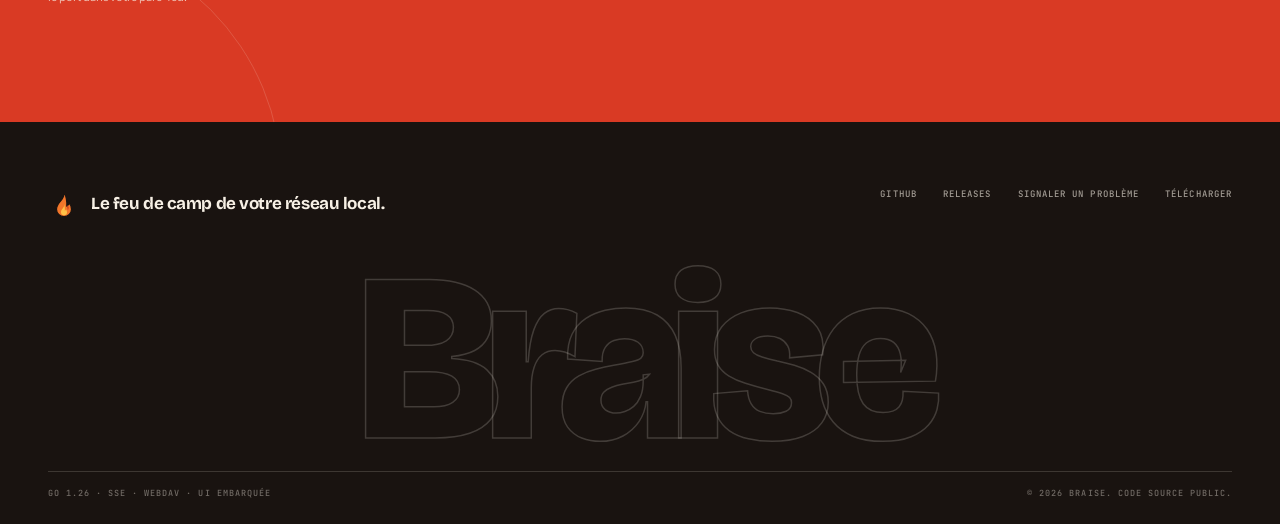
==== commit aa5b7cb4: "Précise le modèle de politique de signature" ====
--- a/docs/index.html
+++ b/docs/index.html
@@ -166,7 +166,7 @@
             "name": "Comment vérifier un binaire téléchargé ?",
             "acceptedAnswer": {
               "@type": "Answer",
-              "text": "Téléchargez checksums.txt à côté du binaire, puis calculez l'empreinte SHA-256 : Get-FileHash sous Windows, shasum -a 256 sous macOS, sha256sum sous Linux. Elle doit correspondre exactement à la ligne du fichier. La procédure complète et la politique de signature sont dans SIGNING.md."
+              "text": "Téléchargez checksums.txt à côté du binaire, puis calculez l'empreinte SHA-256 : Get-FileHash sous Windows, shasum -a 256 sous macOS, sha256sum sous Linux. Elle doit correspondre exactement à la ligne du fichier. La procédure complète et le modèle de politique de signature sont dans SIGNING.md."
             }
           }
         ]
@@ -551,7 +551,7 @@
                 <span class="faq-plus" aria-hidden="true"></span>
               </summary>
               <div class="faq-a">
-                <p>Téléchargez <code>checksums.txt</code> à côté du binaire, puis calculez l'empreinte SHA-256 : <code>Get-FileHash</code> sous Windows, <code>shasum -a 256</code> sous macOS, <code>sha256sum</code> sous Linux. Elle doit correspondre exactement à la ligne du fichier. La procédure complète et la politique de signature sont dans <a href="https://github.com/foudroyant/braise/blob/main/SIGNING.md">SIGNING.md</a>.</p>
+                <p>Téléchargez <code>checksums.txt</code> à côté du binaire, puis calculez l'empreinte SHA-256 : <code>Get-FileHash</code> sous Windows, <code>shasum -a 256</code> sous macOS, <code>sha256sum</code> sous Linux. Elle doit correspondre exactement à la ligne du fichier. La procédure complète et le modèle de politique de signature sont dans <a href="https://github.com/foudroyant/braise/blob/main/SIGNING.md">SIGNING.md</a>.</p>
               </div>
             </details>
           </div>
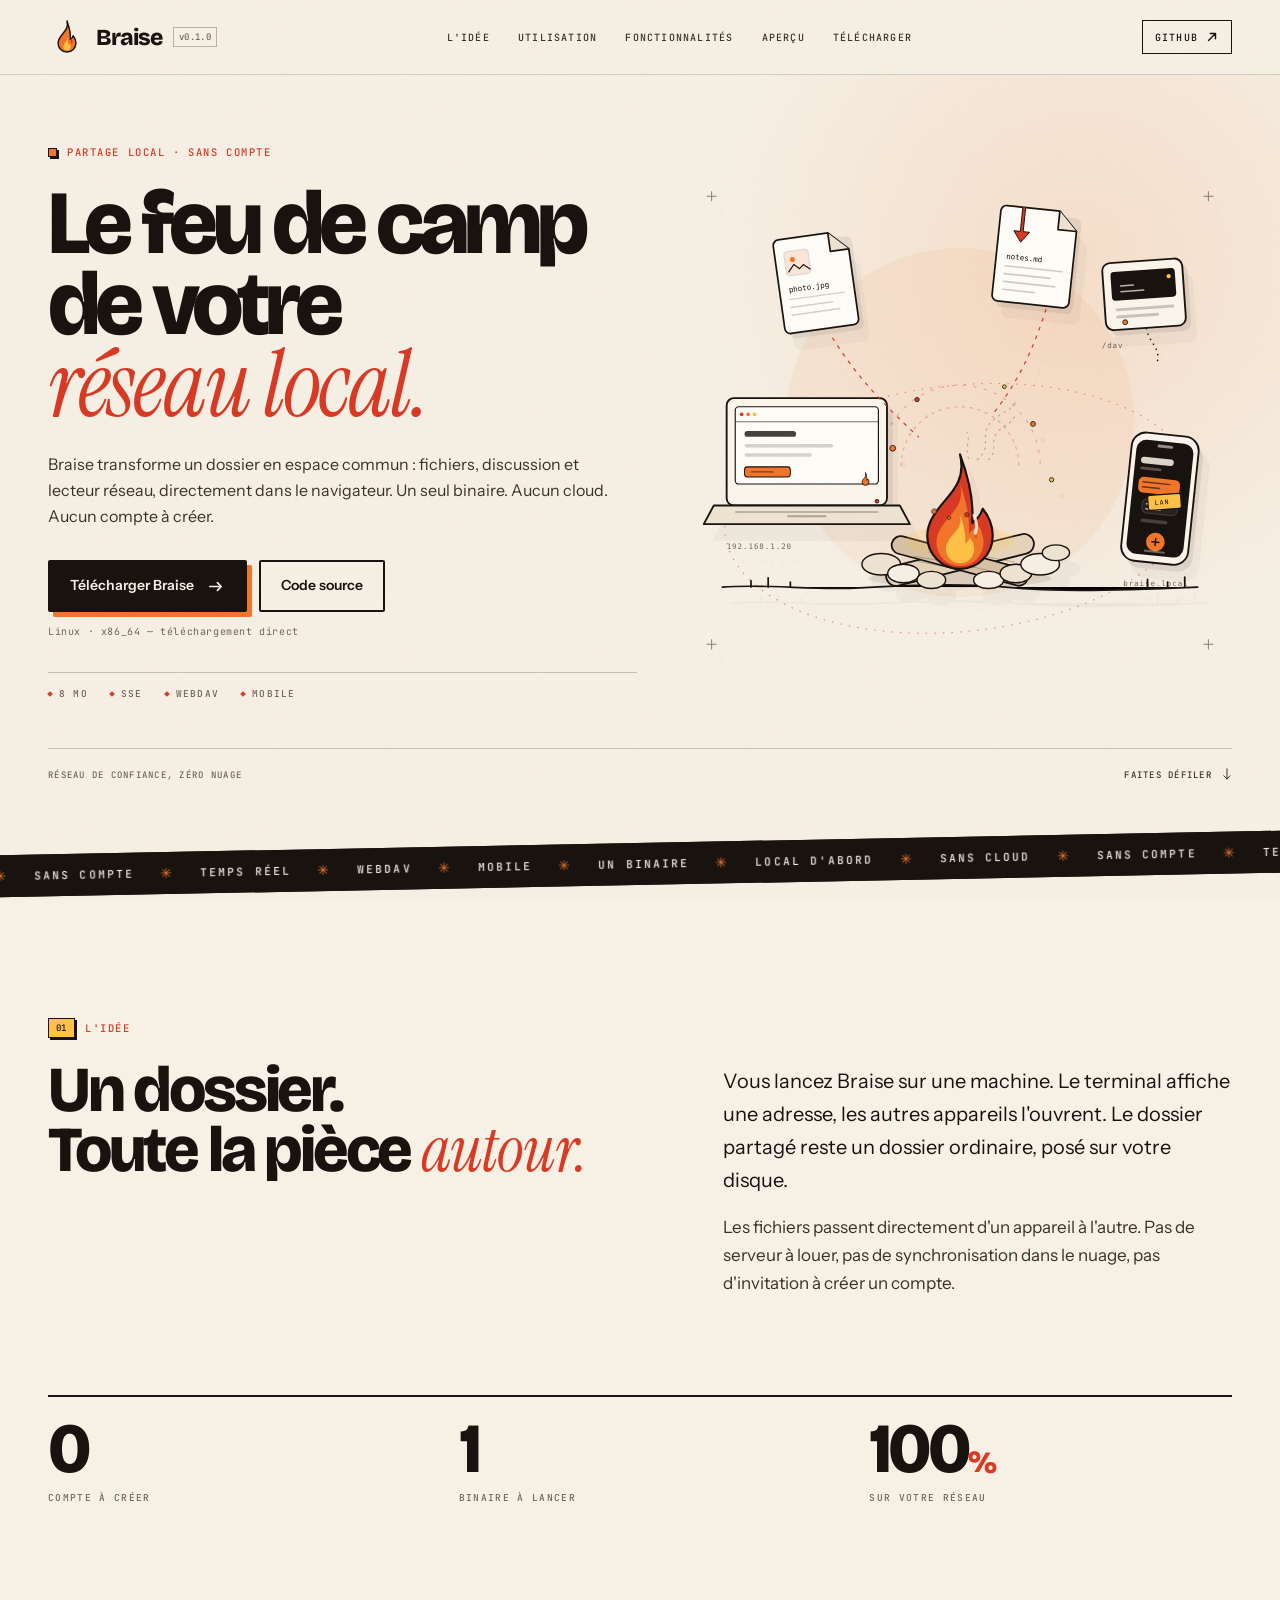
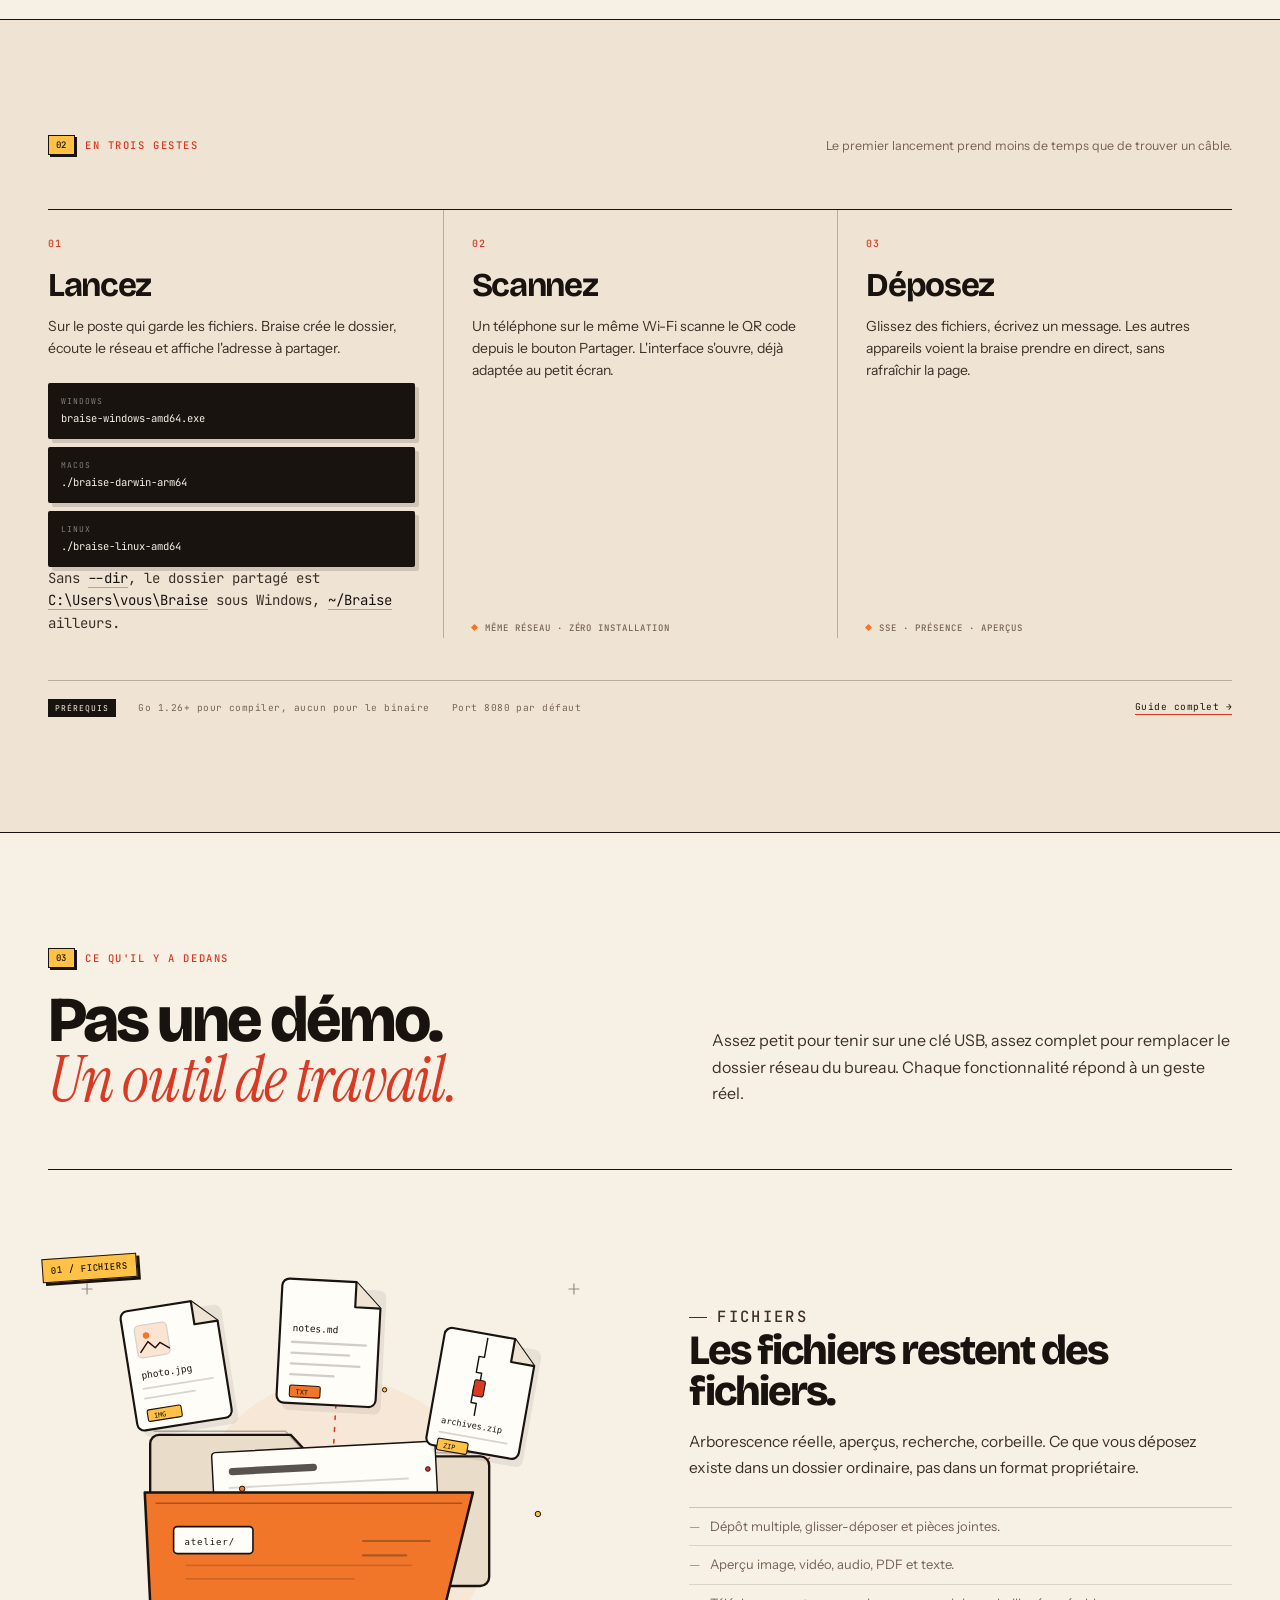
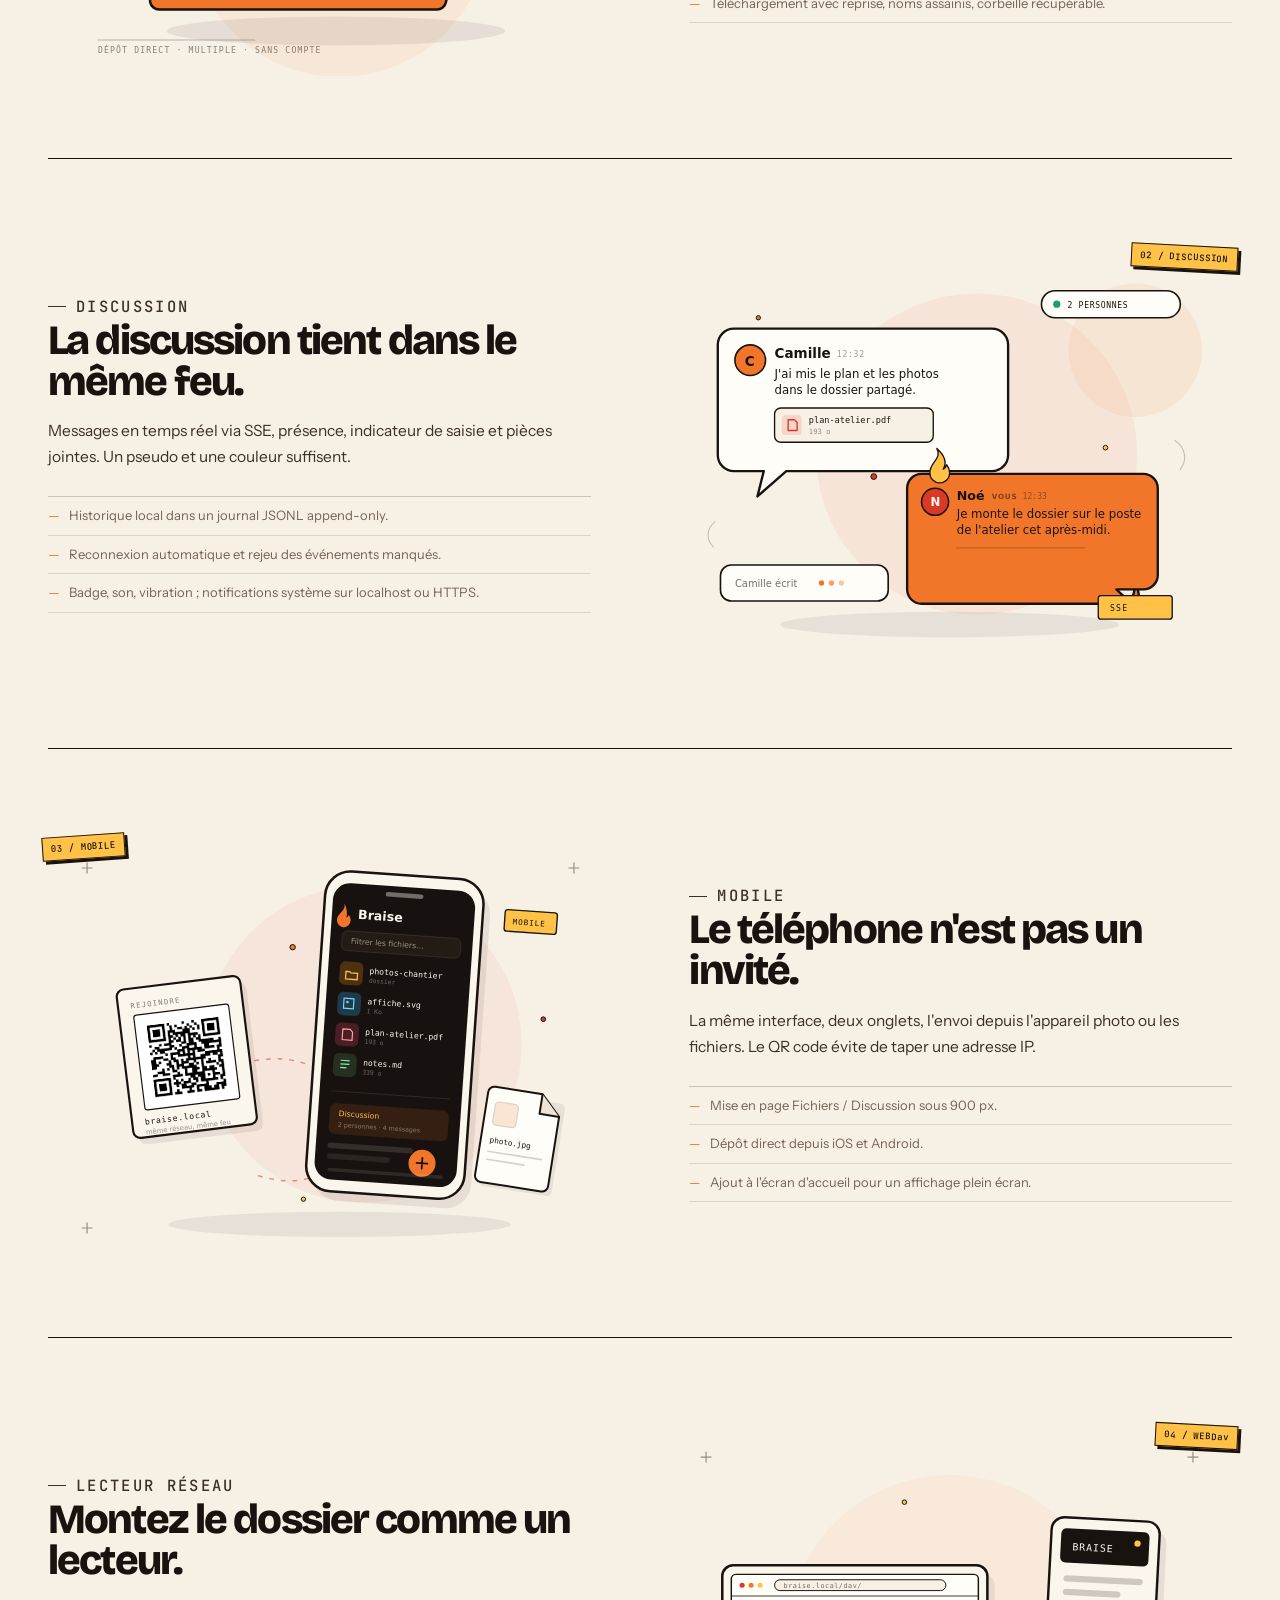
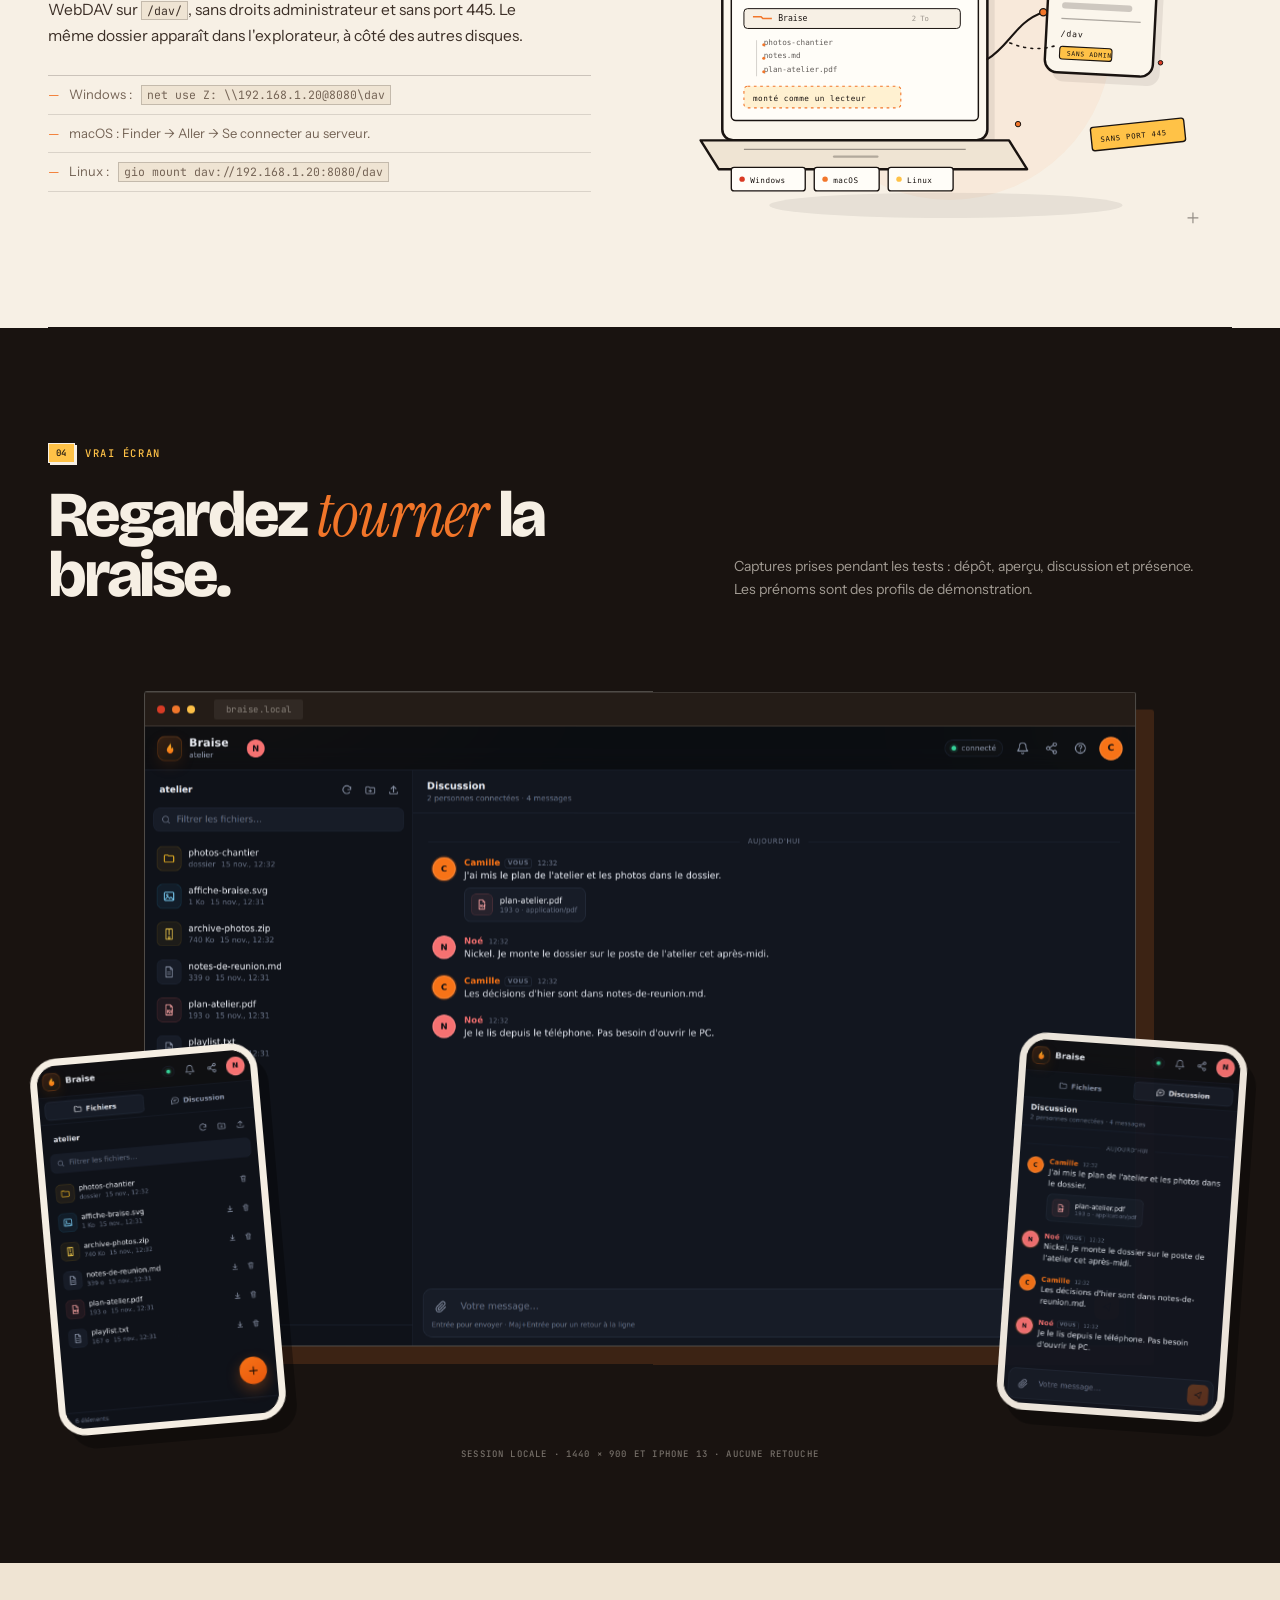
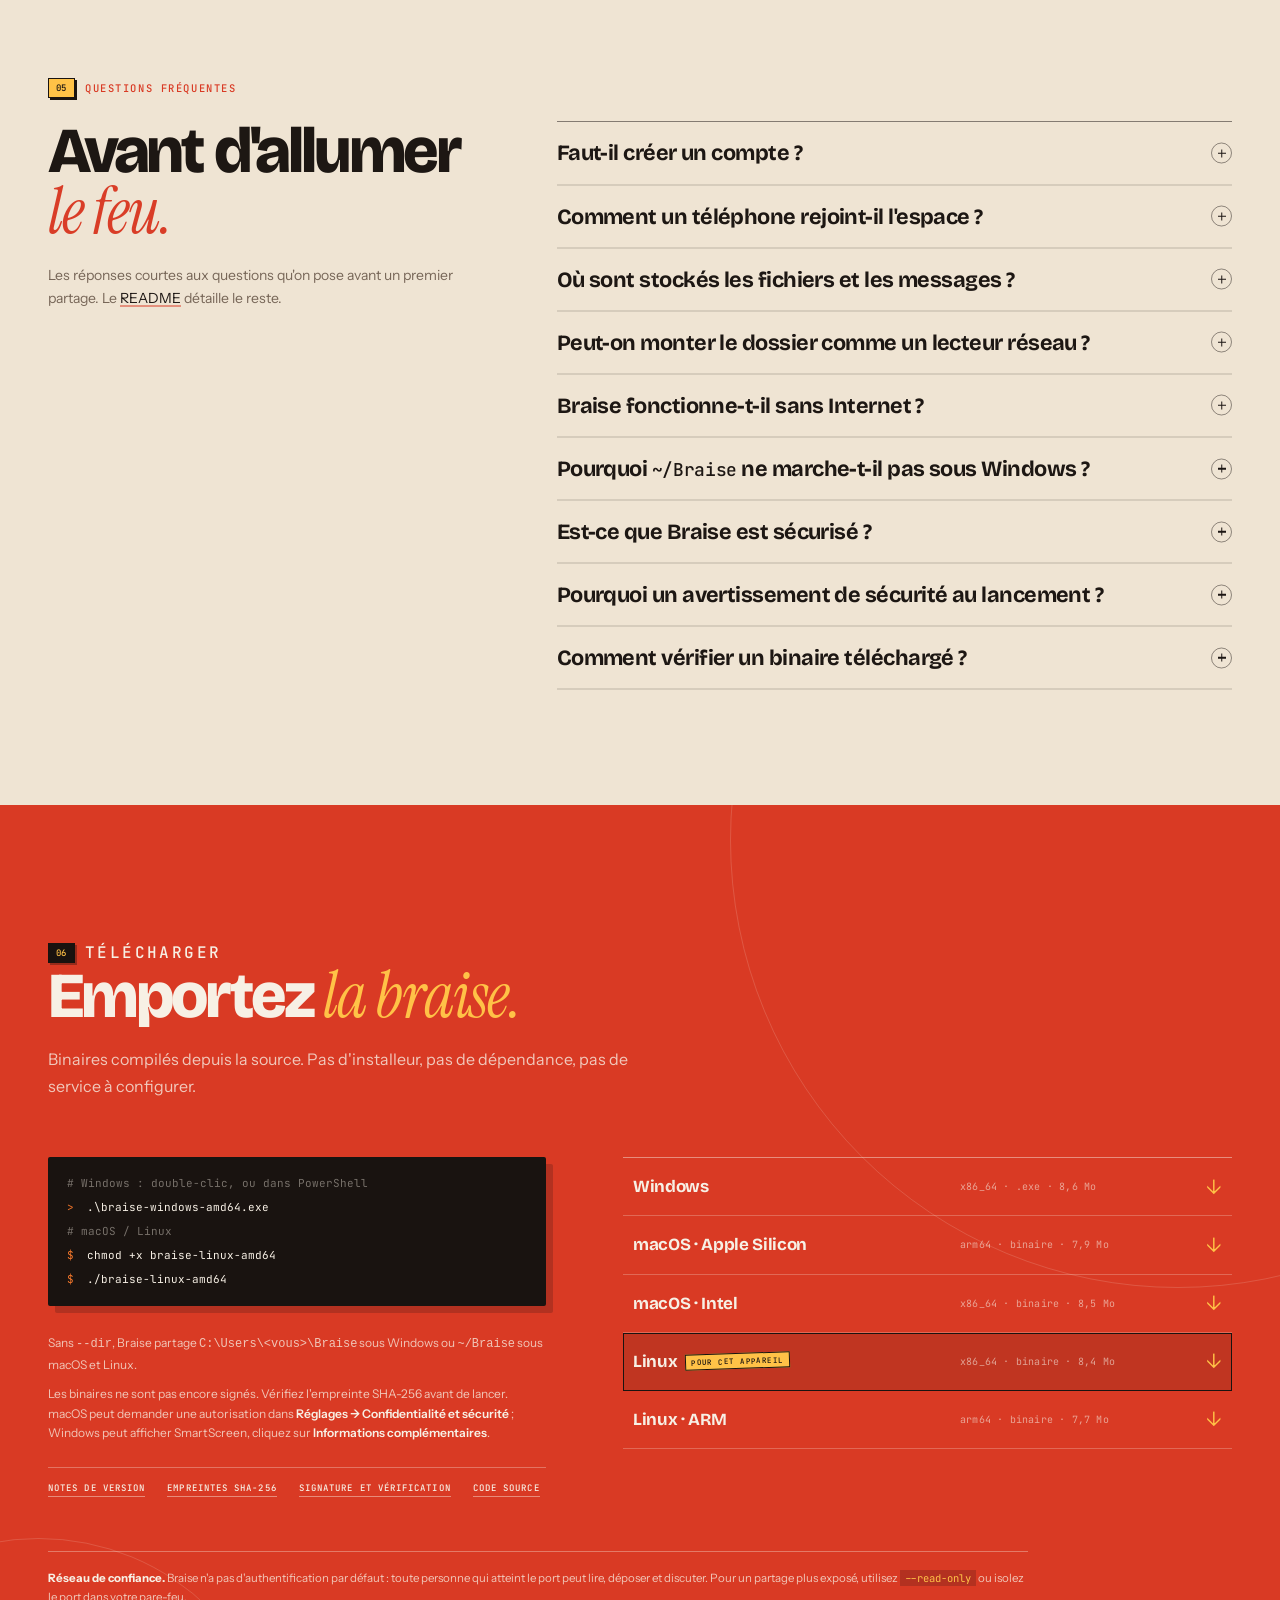
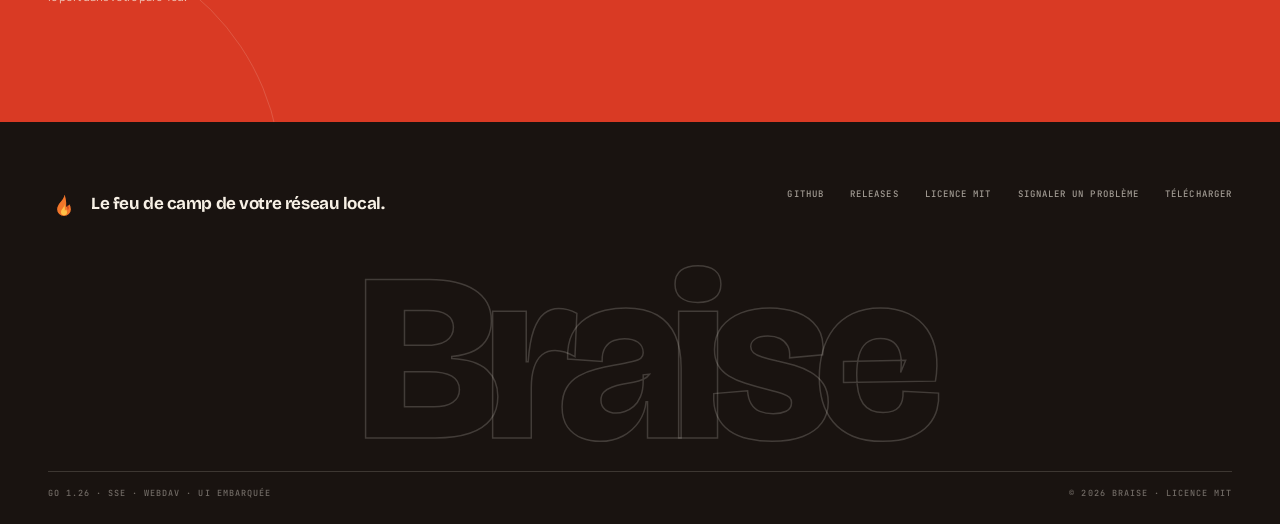
==== commit 7d332cb1: "Ajoute la licence MIT et la politique de signature" ====
--- a/docs/index.html
+++ b/docs/index.html
@@ -63,9 +63,10 @@
         "url": "https://foudroyant.github.io/braise/",
         "downloadUrl": "https://github.com/foudroyant/braise/releases/latest",
         "codeRepository": "https://github.com/foudroyant/braise",
+        "license": "https://opensource.org/license/mit",
         "softwareVersion": "0.1.0",
         "datePublished": "2026-11-15",
-        "dateModified": "2026-11-16",
+        "dateModified": "2026-11-21",
         "applicationCategory": "UtilitiesApplication",
         "applicationSubCategory": "File Sharing",
         "operatingSystem": "Windows, macOS, Linux, Android, iOS",
@@ -633,6 +634,7 @@
         <nav class="footer-nav" aria-label="Liens">
           <a href="https://github.com/foudroyant/braise" rel="noopener">GitHub</a>
           <a href="https://github.com/foudroyant/braise/releases" rel="noopener">Releases</a>
+          <a href="https://github.com/foudroyant/braise/blob/main/LICENSE" rel="noopener">Licence MIT</a>
           <a href="https://github.com/foudroyant/braise/issues" rel="noopener">Signaler un problème</a>
           <a href="#telecharger">Télécharger</a>
         </nav>
@@ -642,7 +644,7 @@
 
       <div class="footer-bottom">
         <span>Go 1.26 · SSE · WebDAV · UI embarquée</span>
-        <span>© <span id="year">2026</span> Braise. Code source public.</span>
+        <span>© <span id="year">2026</span> Braise · Licence MIT</span>
       </div>
     </div>
   </footer>
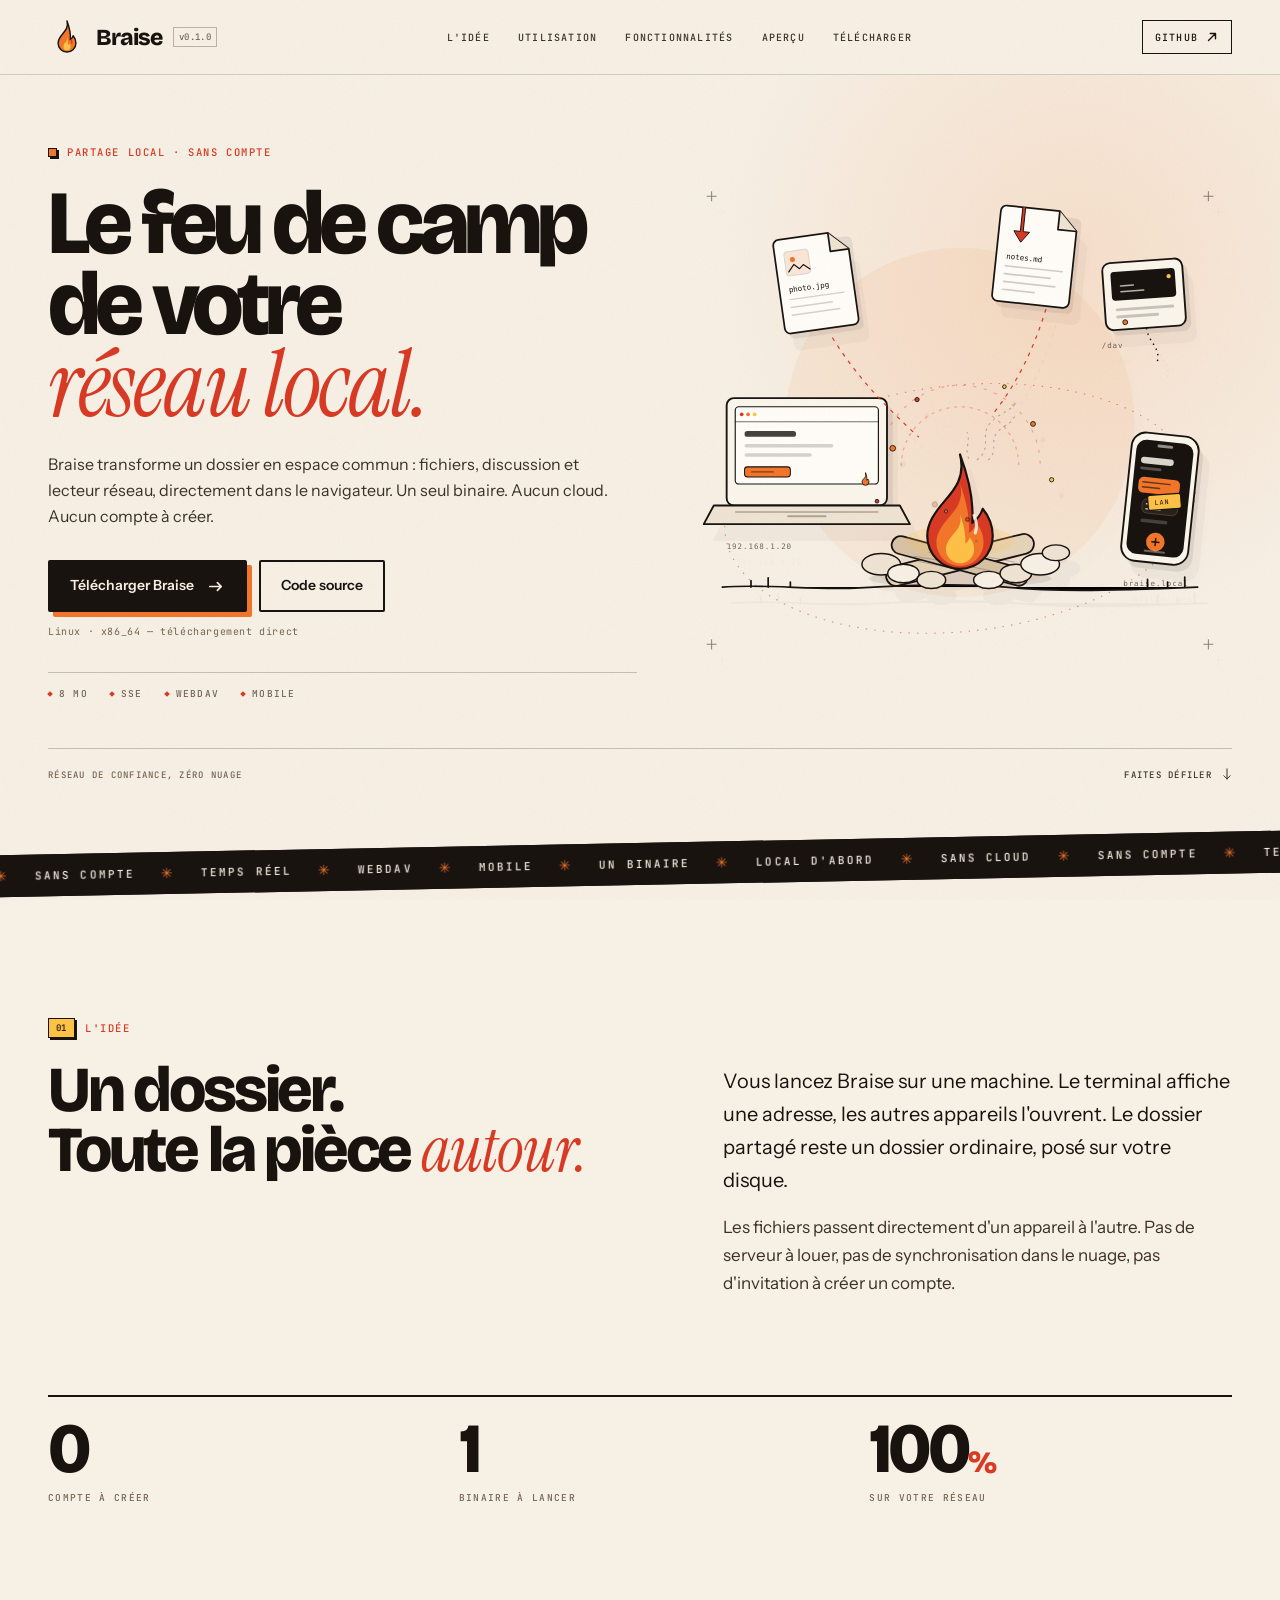
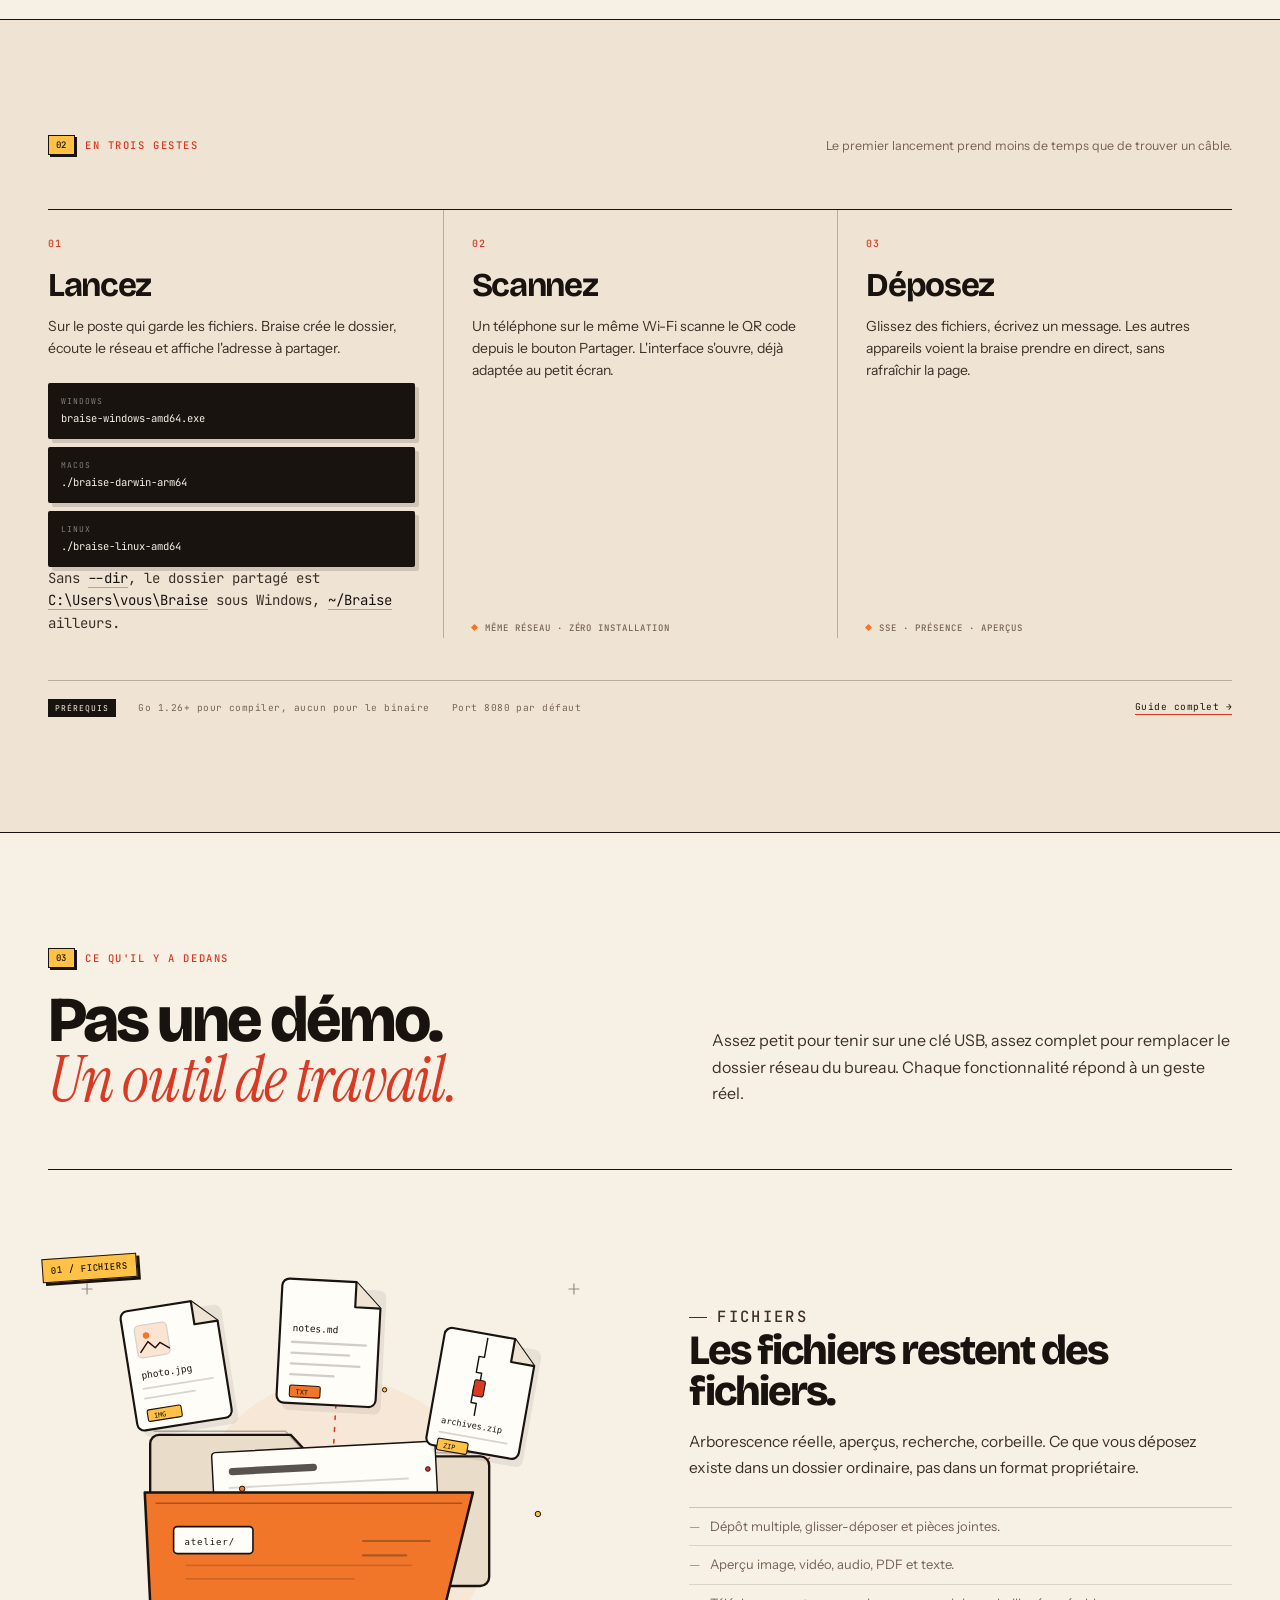
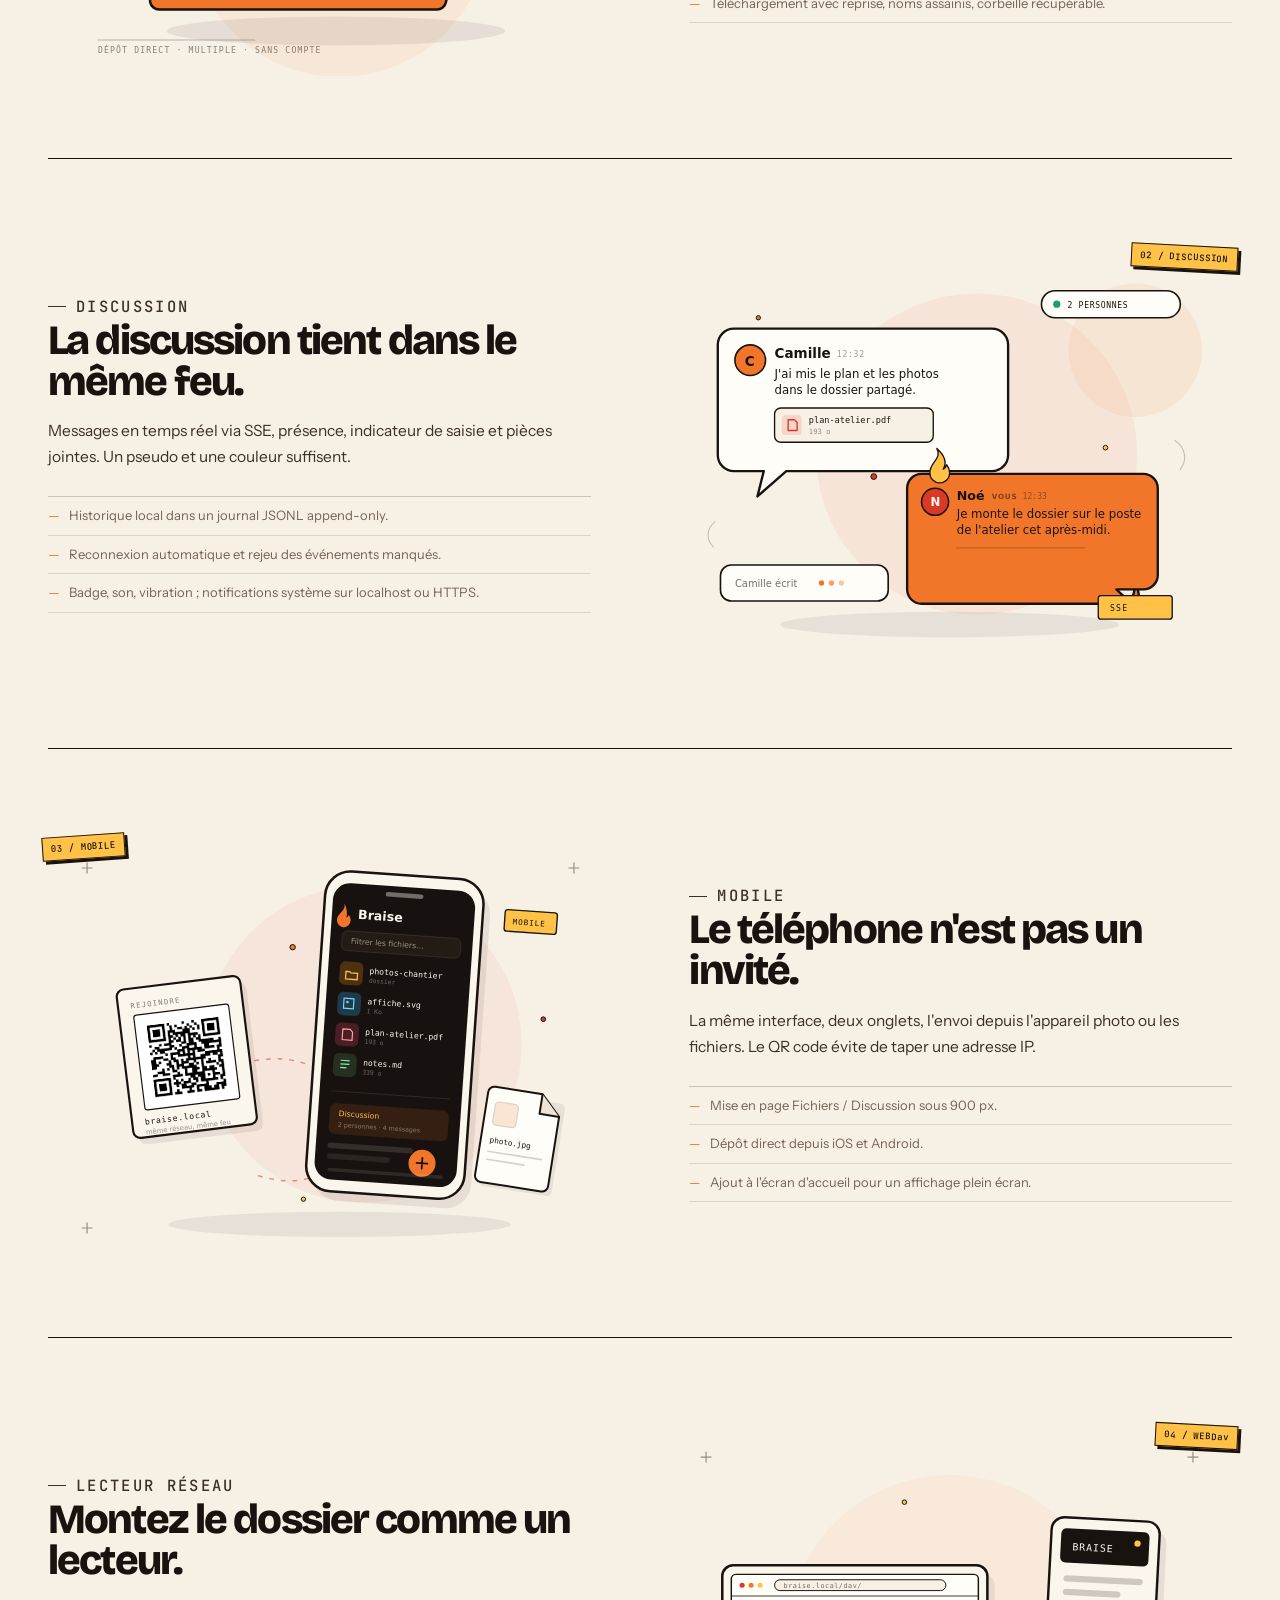
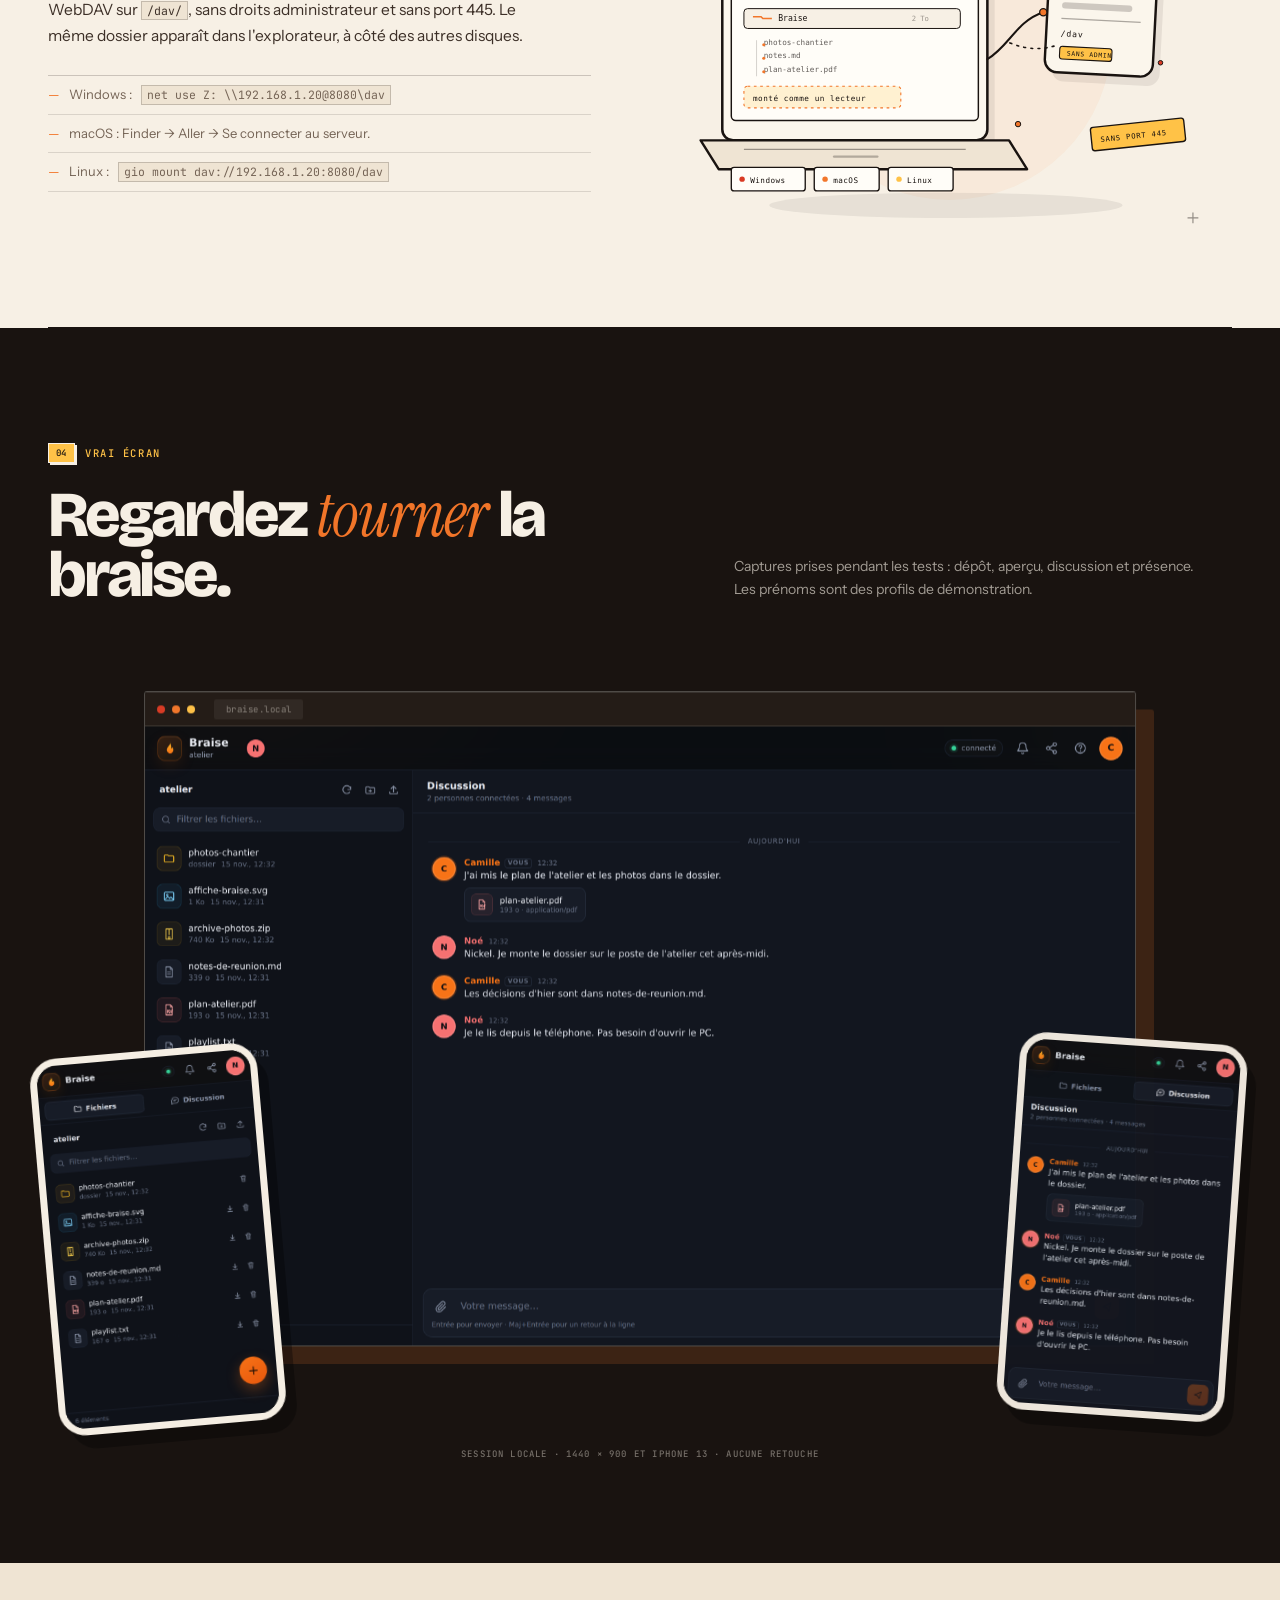
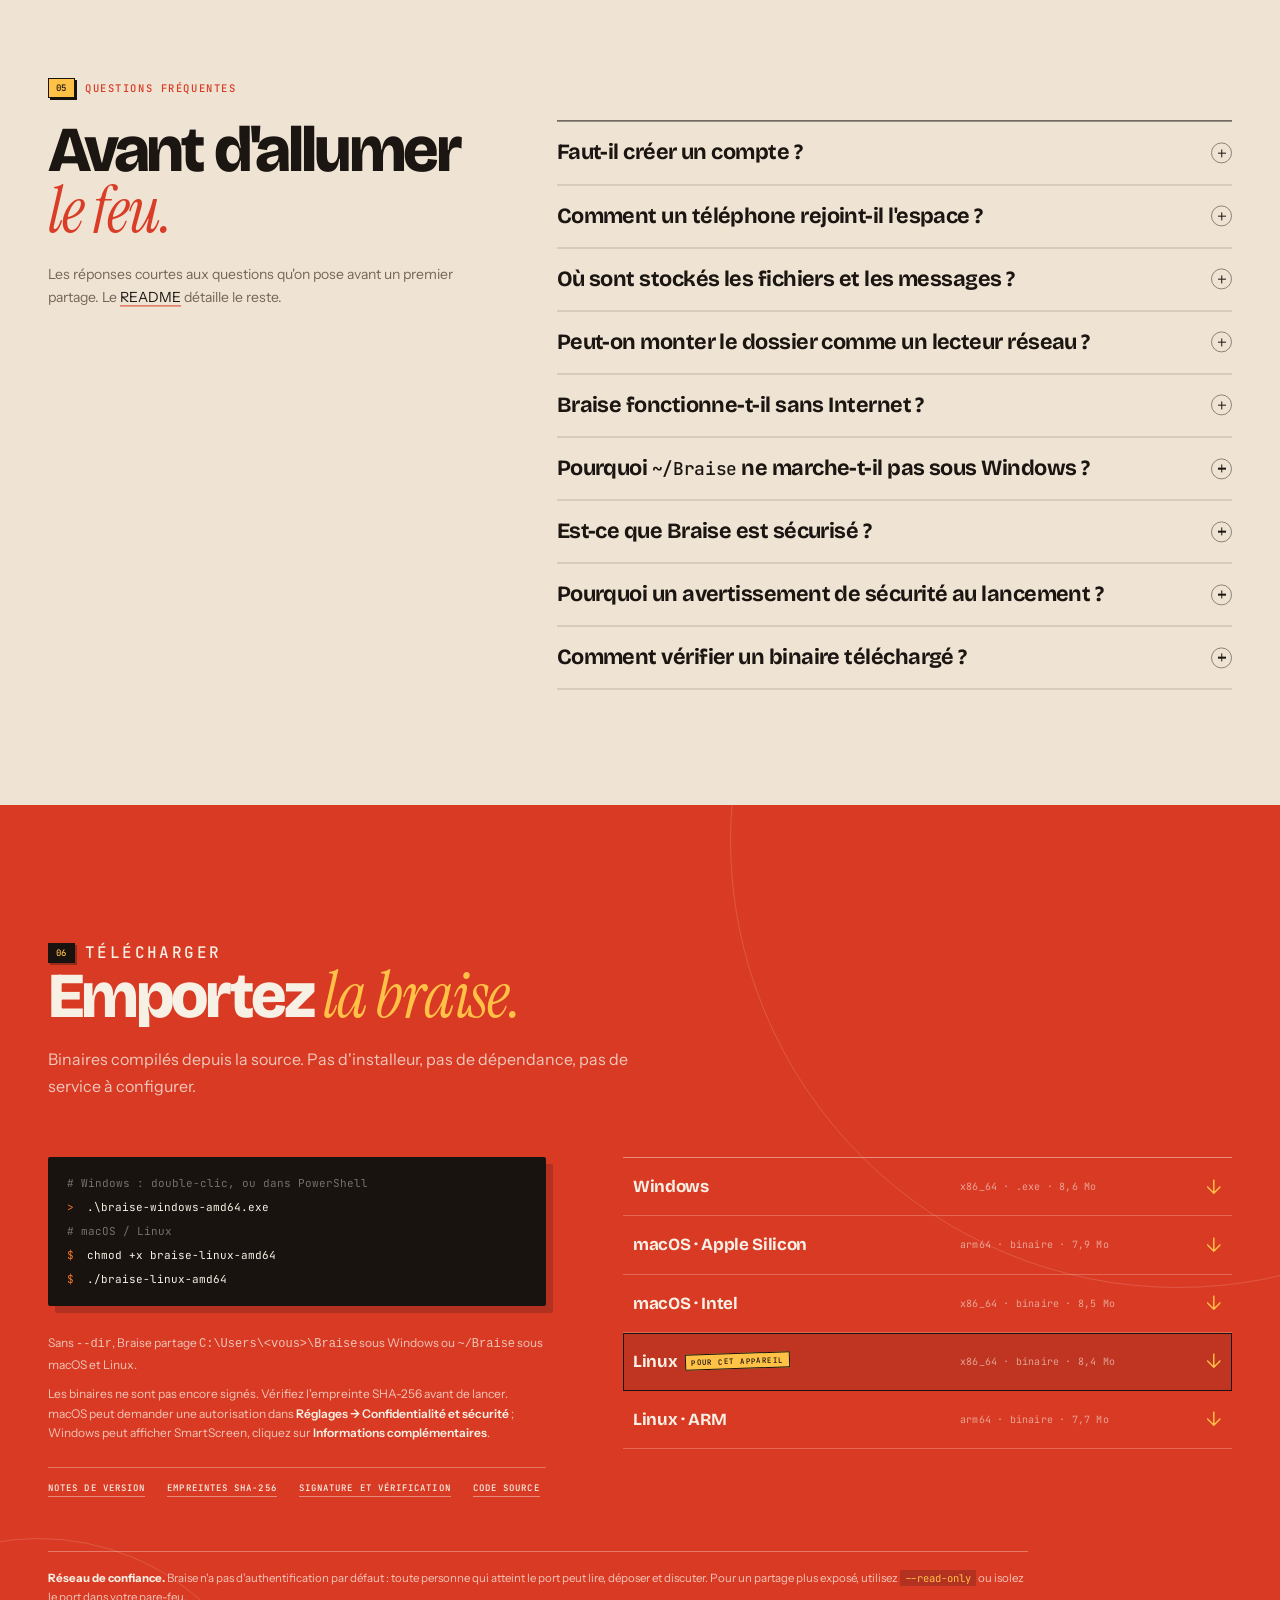
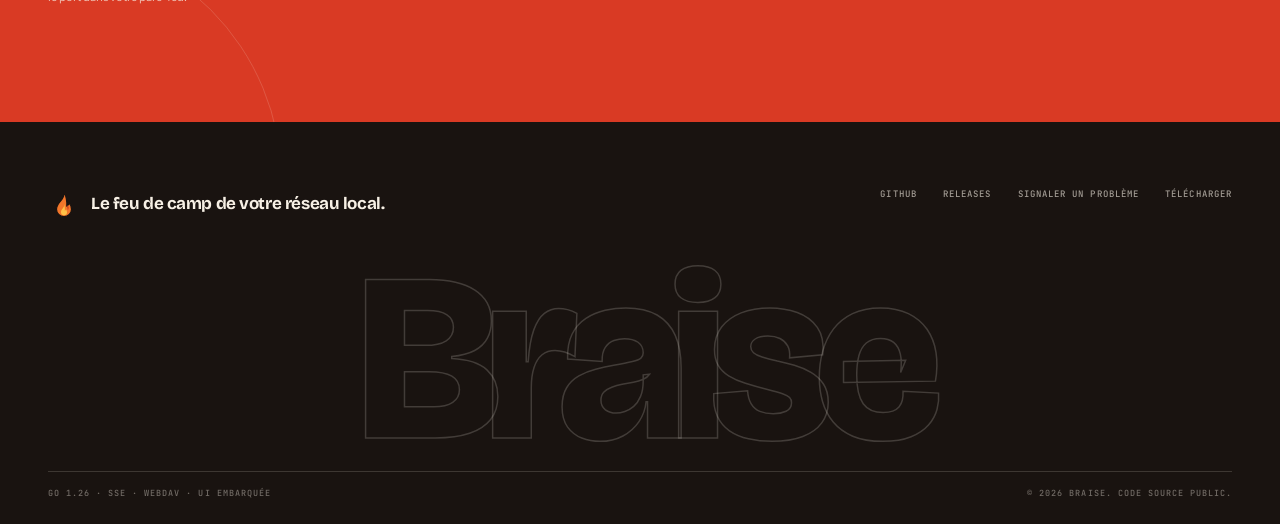
==== commit ad9aeeae: "Revert "Ajoute la licence MIT et la politique de signature" This reverts commit 7d332cb19ac838987e5d" ====
--- a/docs/index.html
+++ b/docs/index.html
@@ -63,10 +63,9 @@
         "url": "https://foudroyant.github.io/braise/",
         "downloadUrl": "https://github.com/foudroyant/braise/releases/latest",
         "codeRepository": "https://github.com/foudroyant/braise",
-        "license": "https://opensource.org/license/mit",
         "softwareVersion": "0.1.0",
         "datePublished": "2026-11-15",
-        "dateModified": "2026-11-21",
+        "dateModified": "2026-11-16",
         "applicationCategory": "UtilitiesApplication",
         "applicationSubCategory": "File Sharing",
         "operatingSystem": "Windows, macOS, Linux, Android, iOS",
@@ -634,7 +633,6 @@
         <nav class="footer-nav" aria-label="Liens">
           <a href="https://github.com/foudroyant/braise" rel="noopener">GitHub</a>
           <a href="https://github.com/foudroyant/braise/releases" rel="noopener">Releases</a>
-          <a href="https://github.com/foudroyant/braise/blob/main/LICENSE" rel="noopener">Licence MIT</a>
           <a href="https://github.com/foudroyant/braise/issues" rel="noopener">Signaler un problème</a>
           <a href="#telecharger">Télécharger</a>
         </nav>
@@ -644,7 +642,7 @@
 
       <div class="footer-bottom">
         <span>Go 1.26 · SSE · WebDAV · UI embarquée</span>
-        <span>© <span id="year">2026</span> Braise · Licence MIT</span>
+        <span>© <span id="year">2026</span> Braise. Code source public.</span>
       </div>
     </div>
   </footer>
